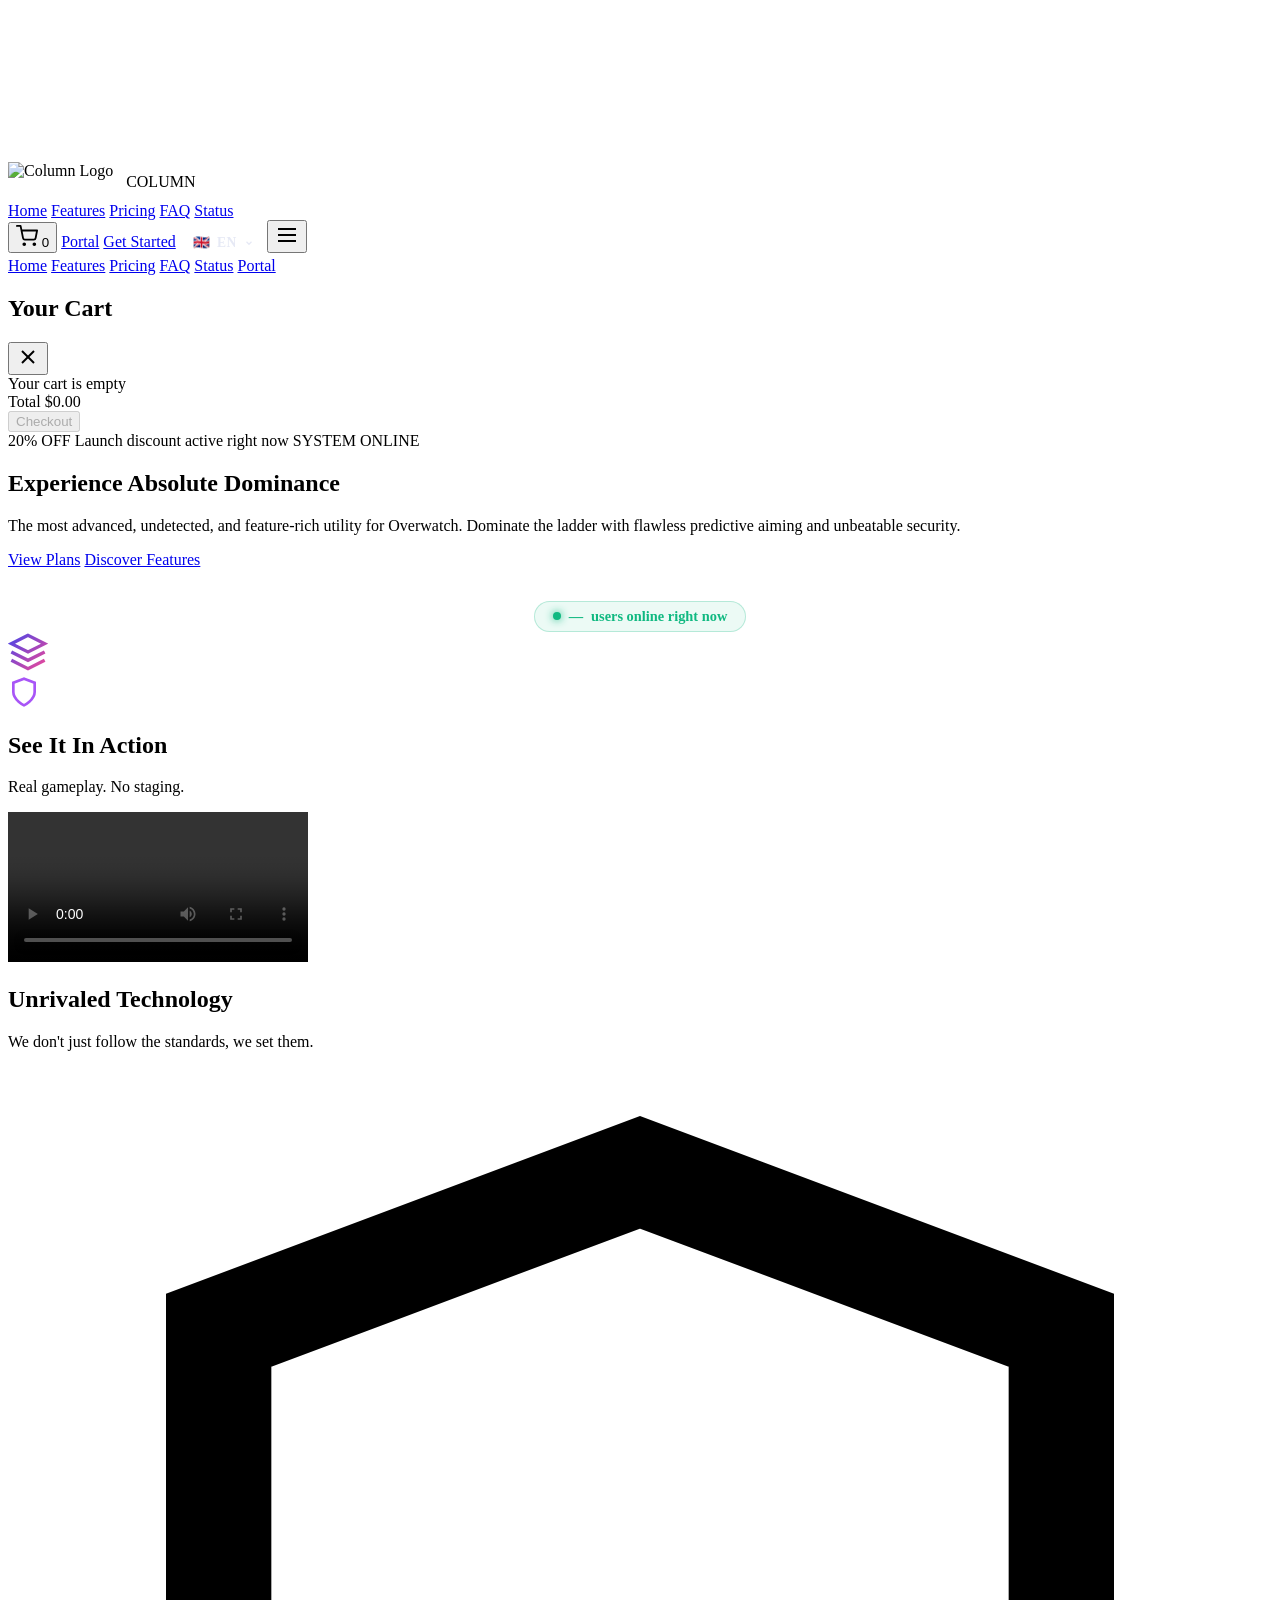
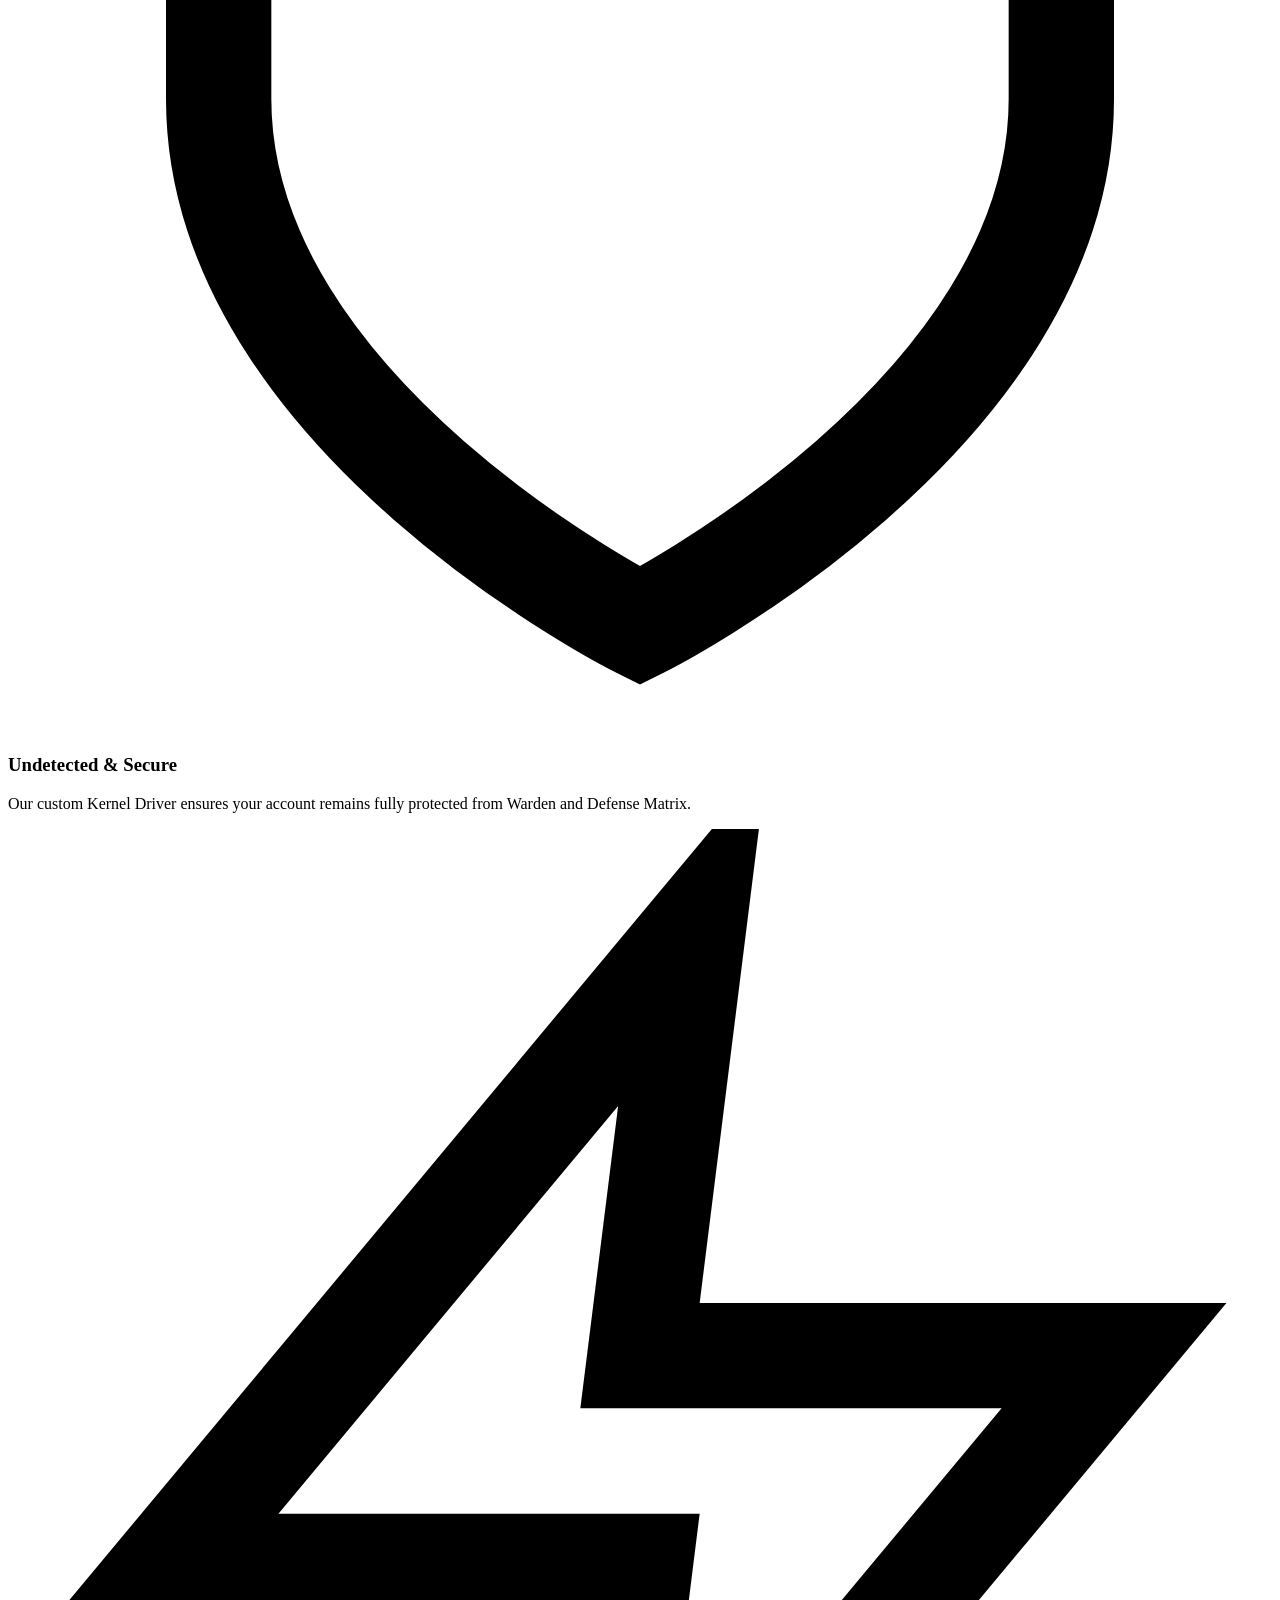
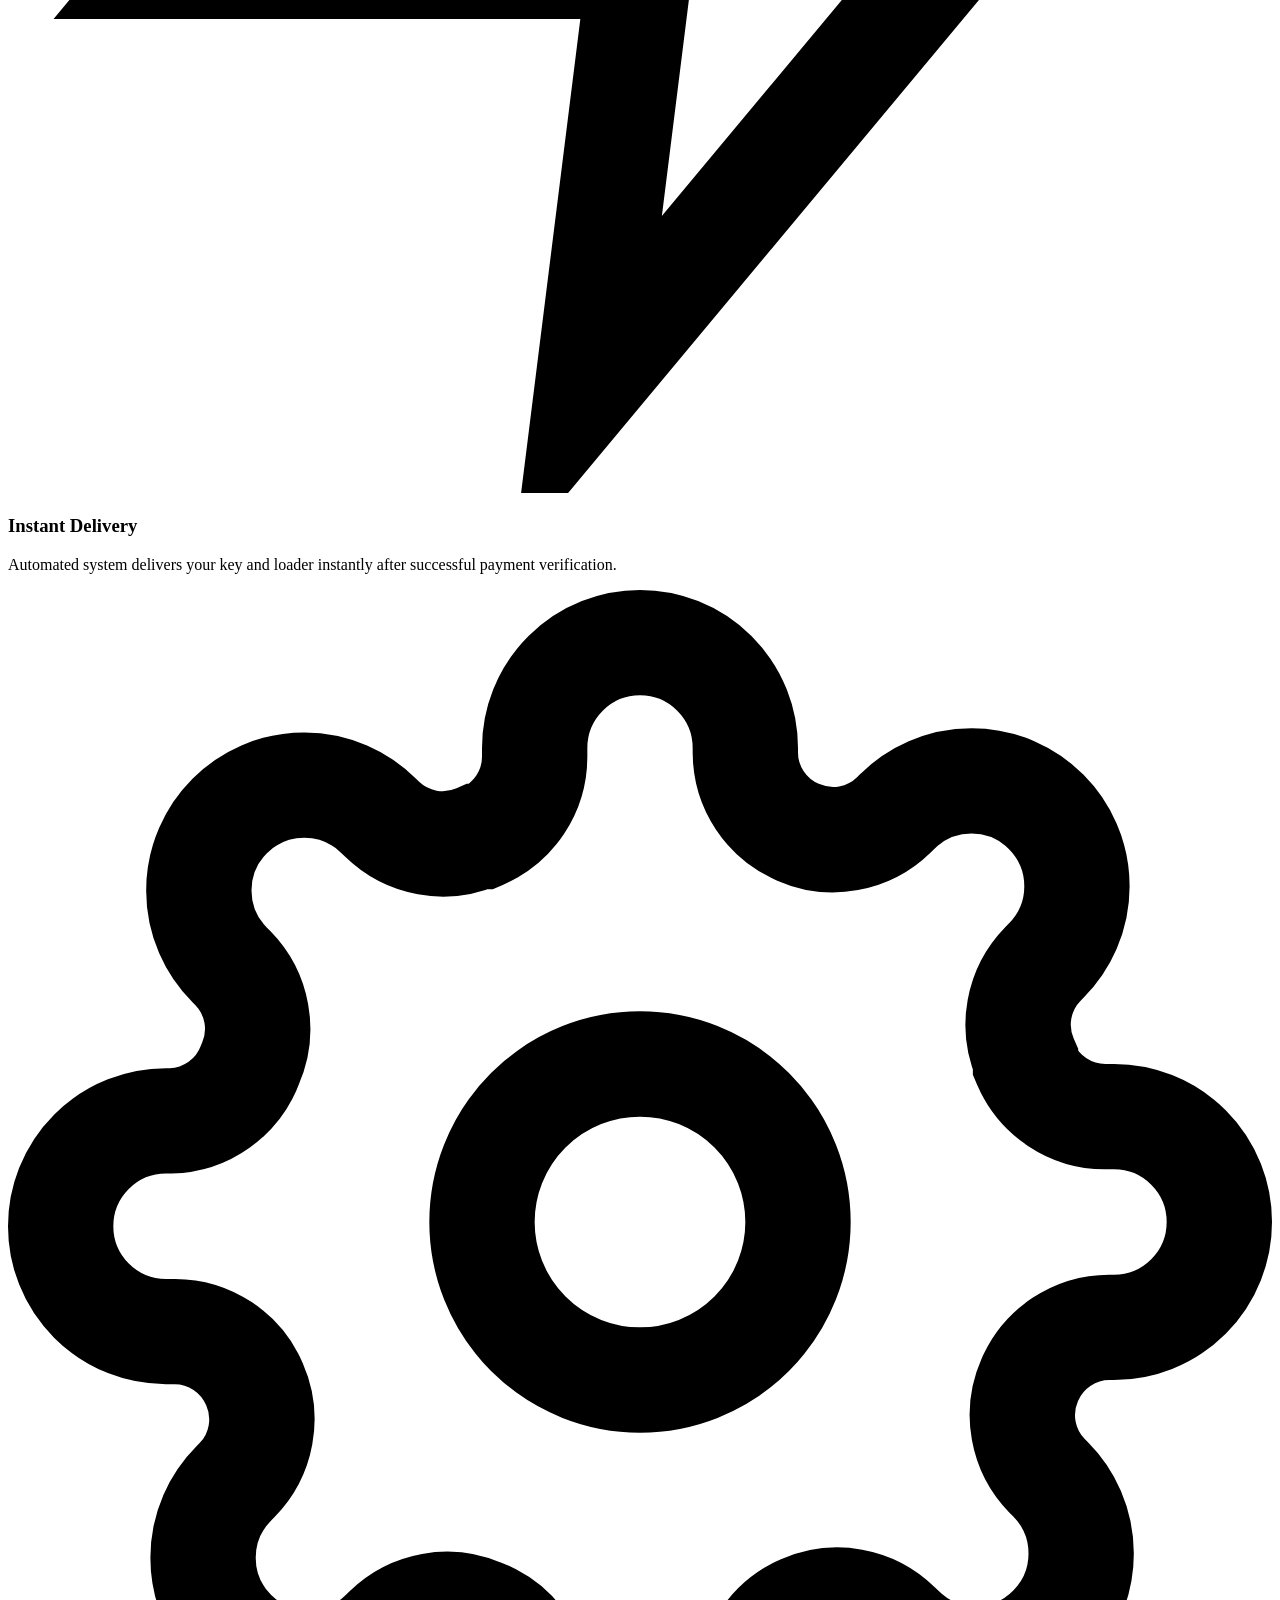
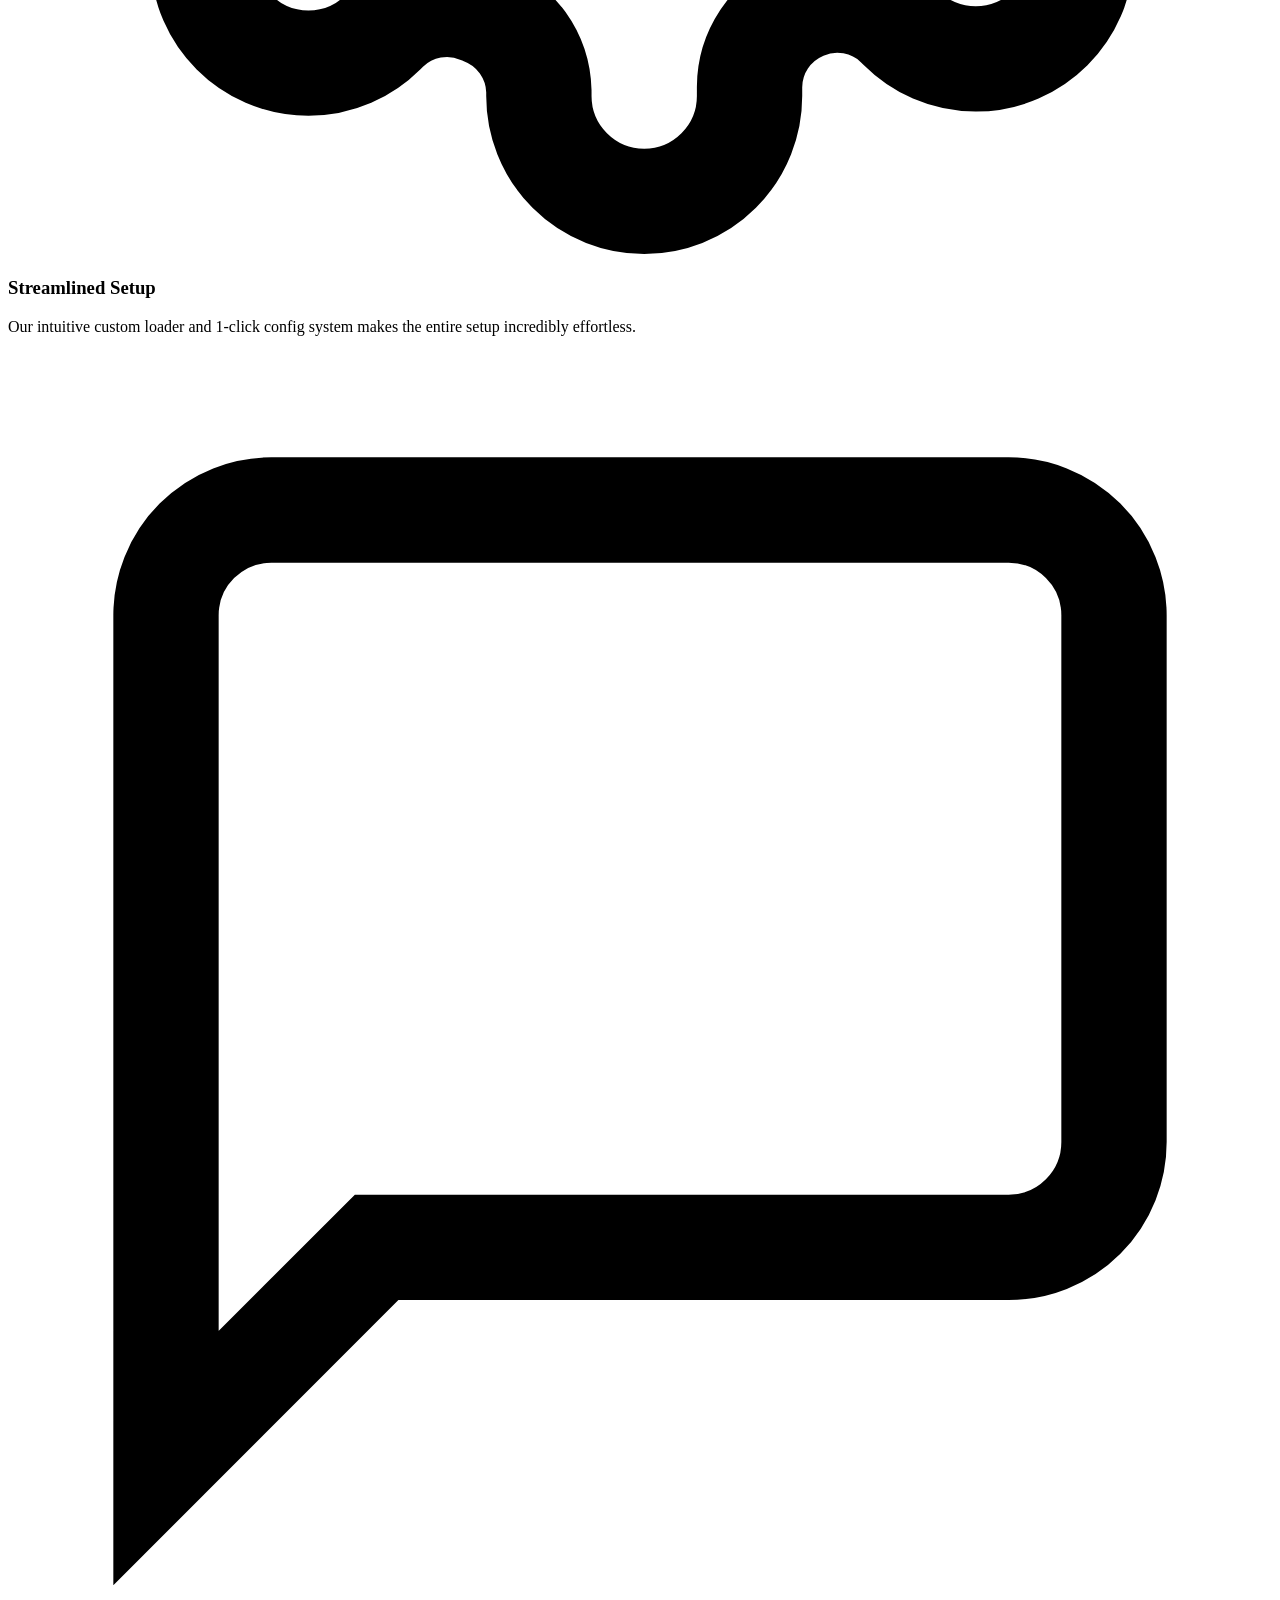
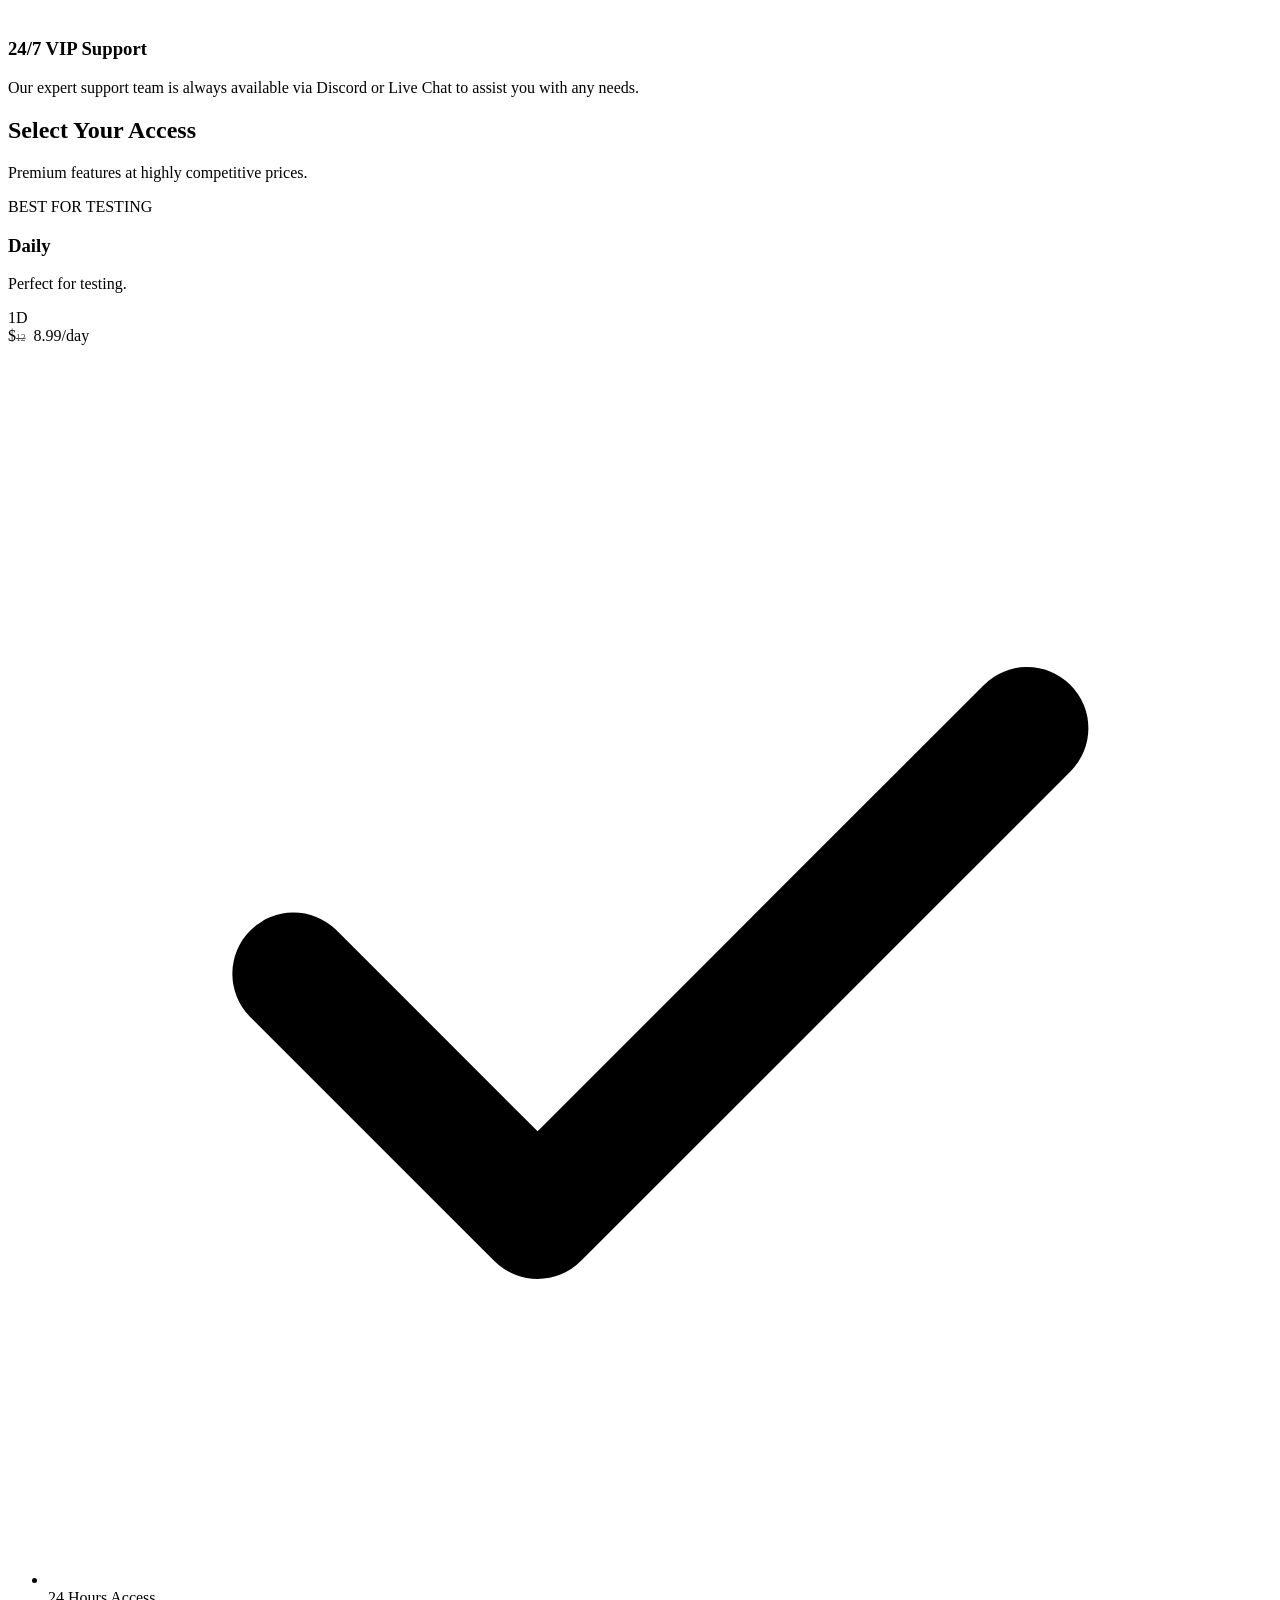
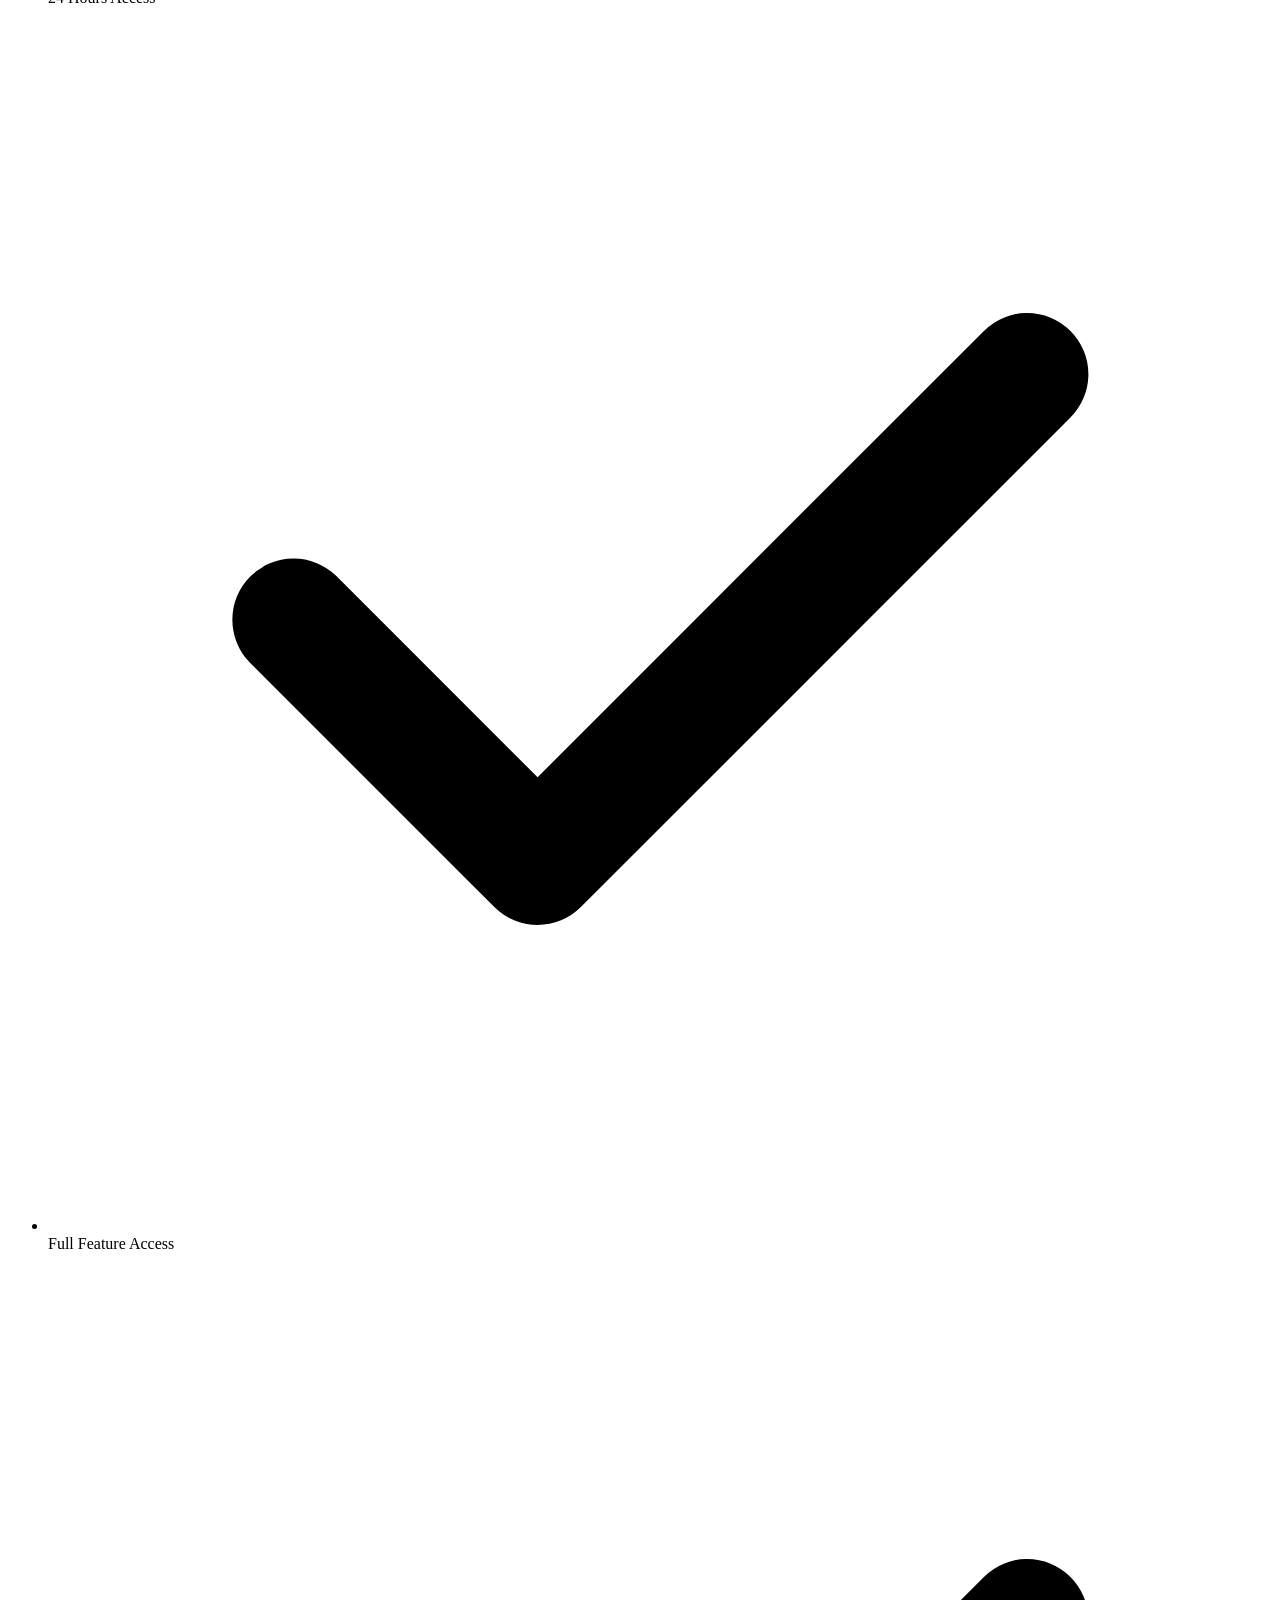
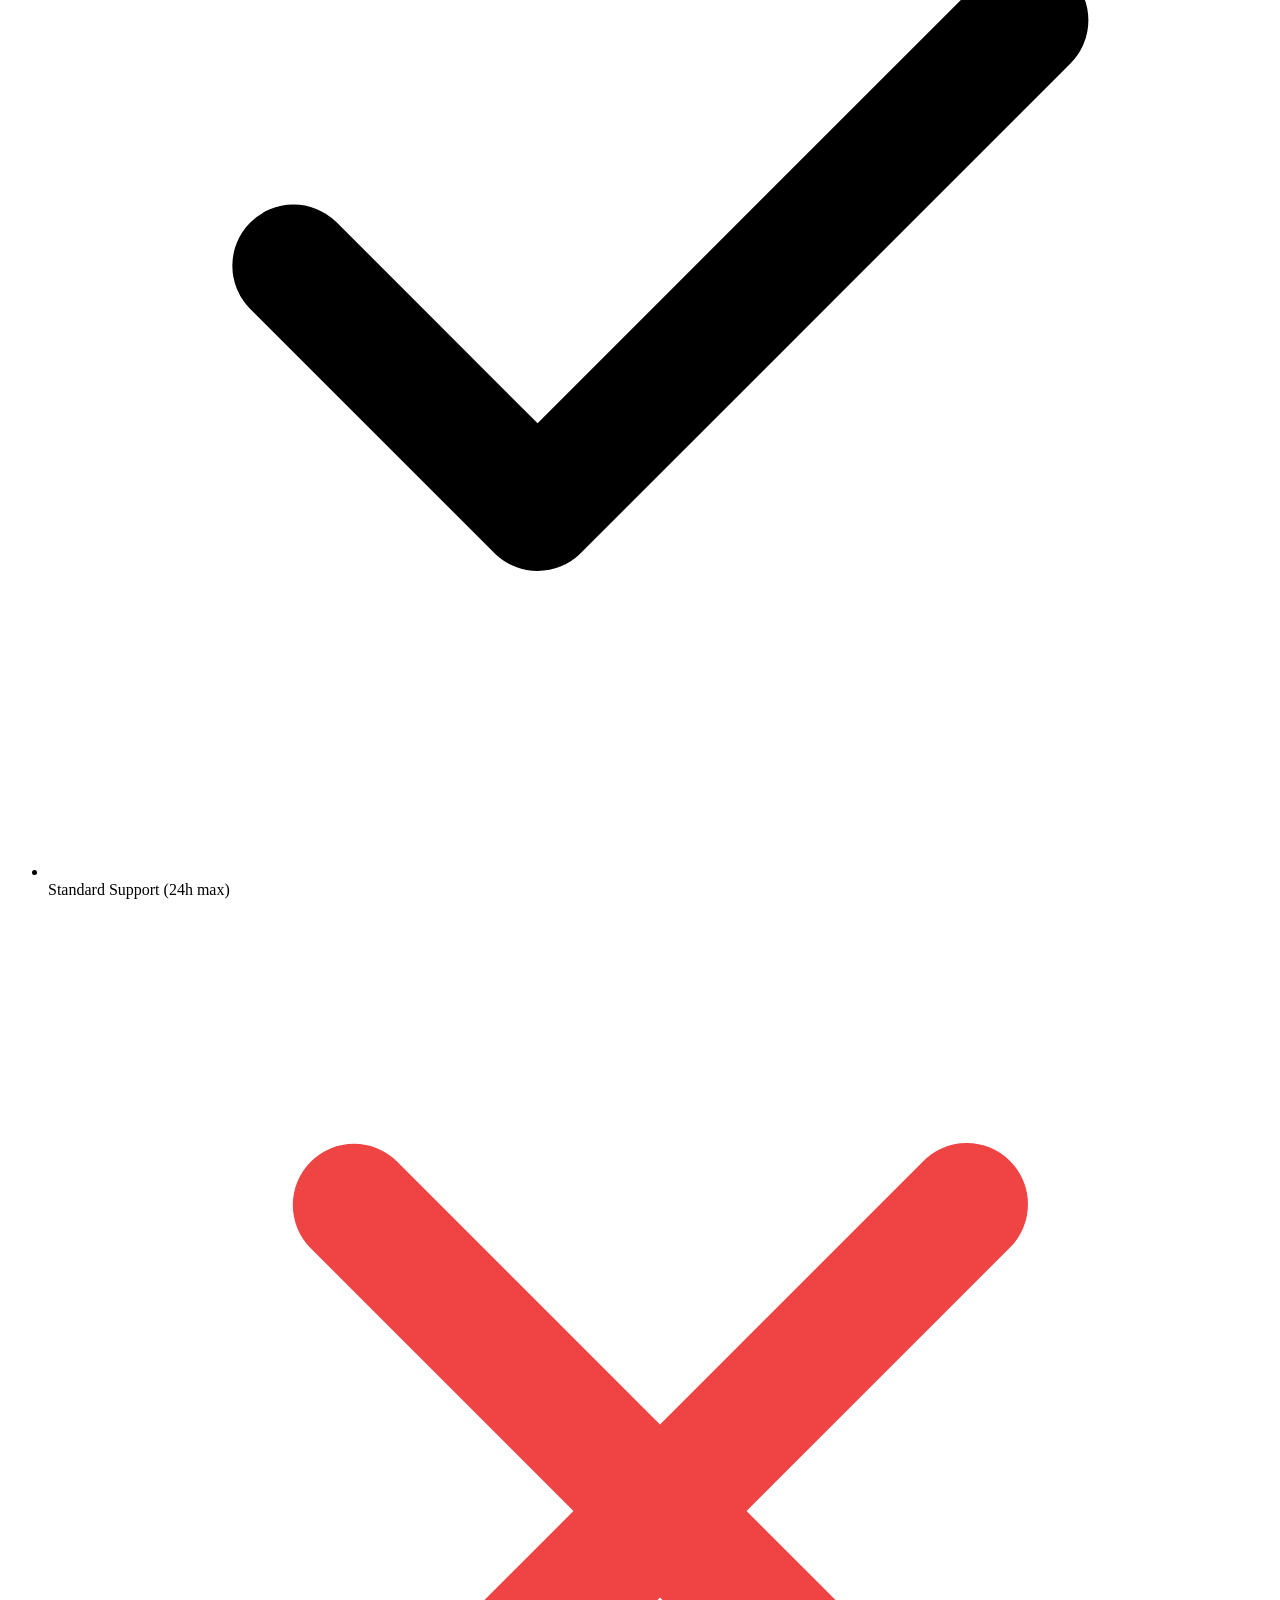
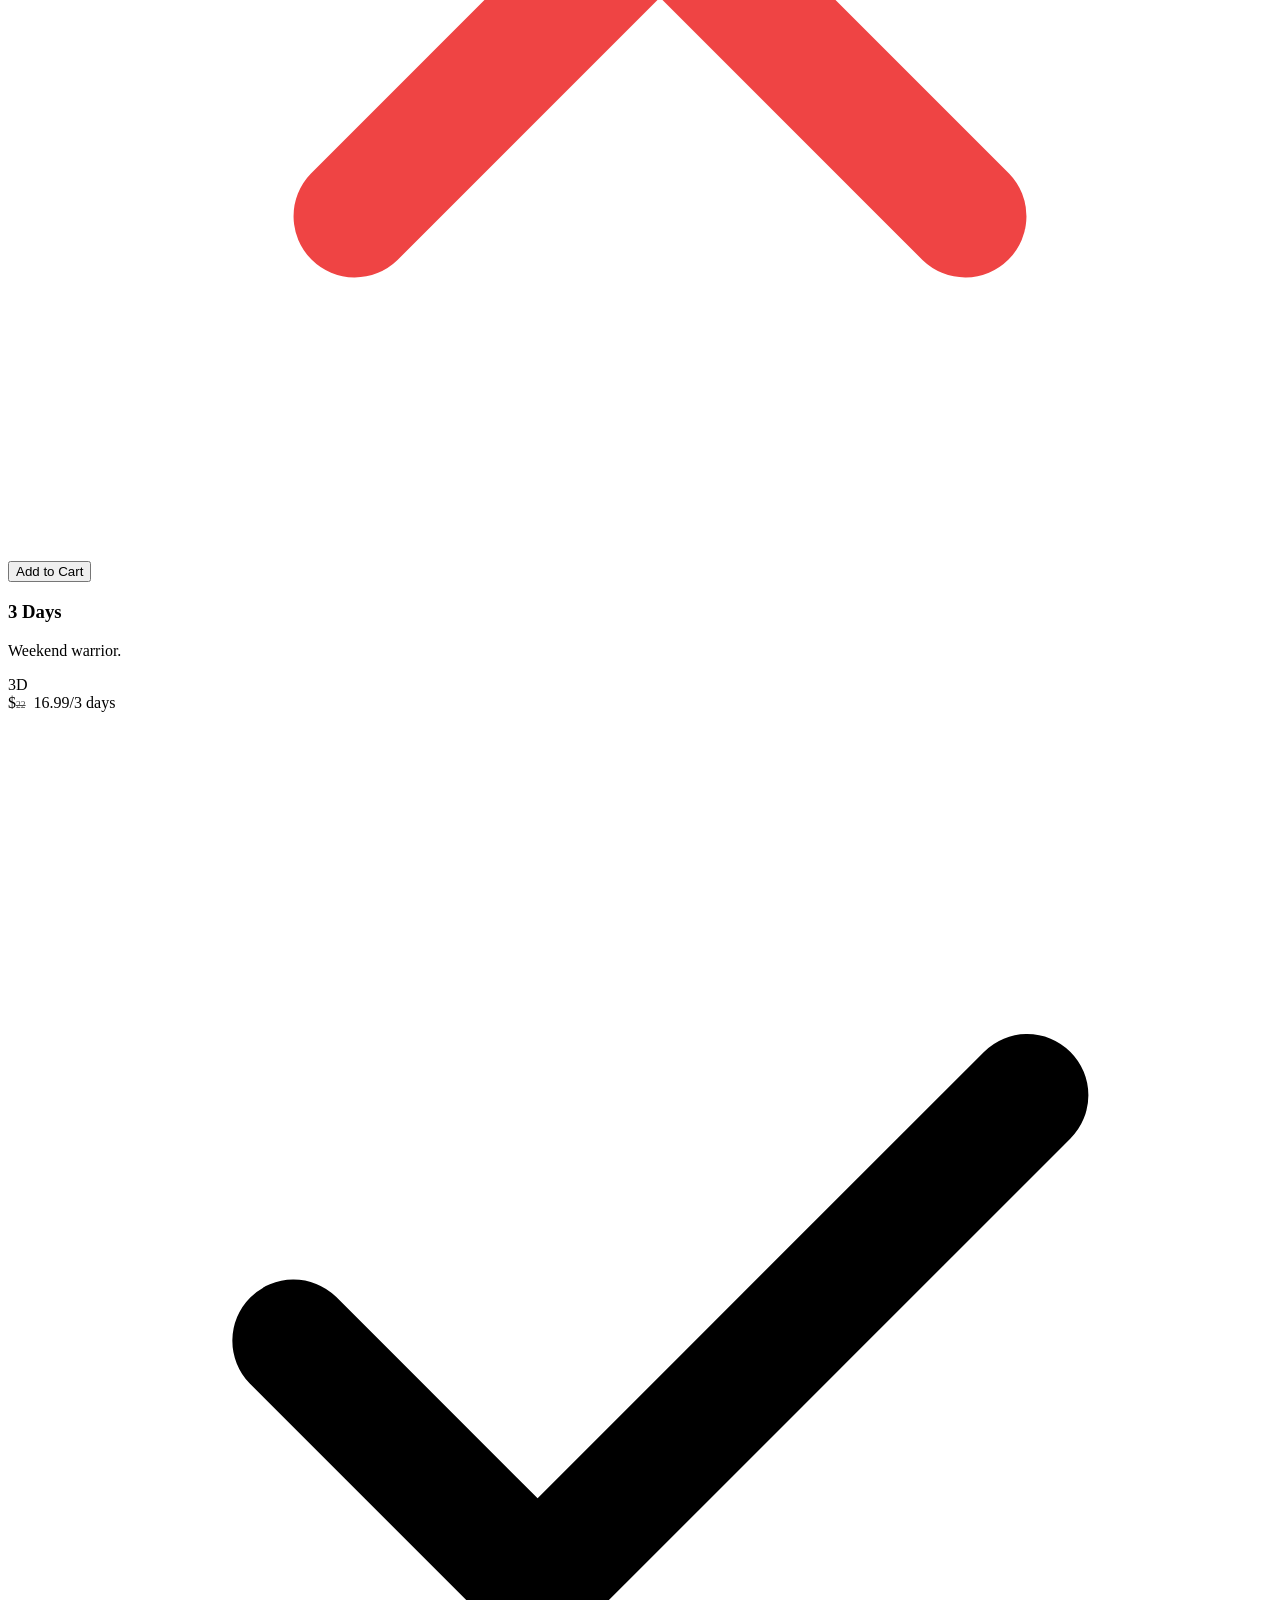
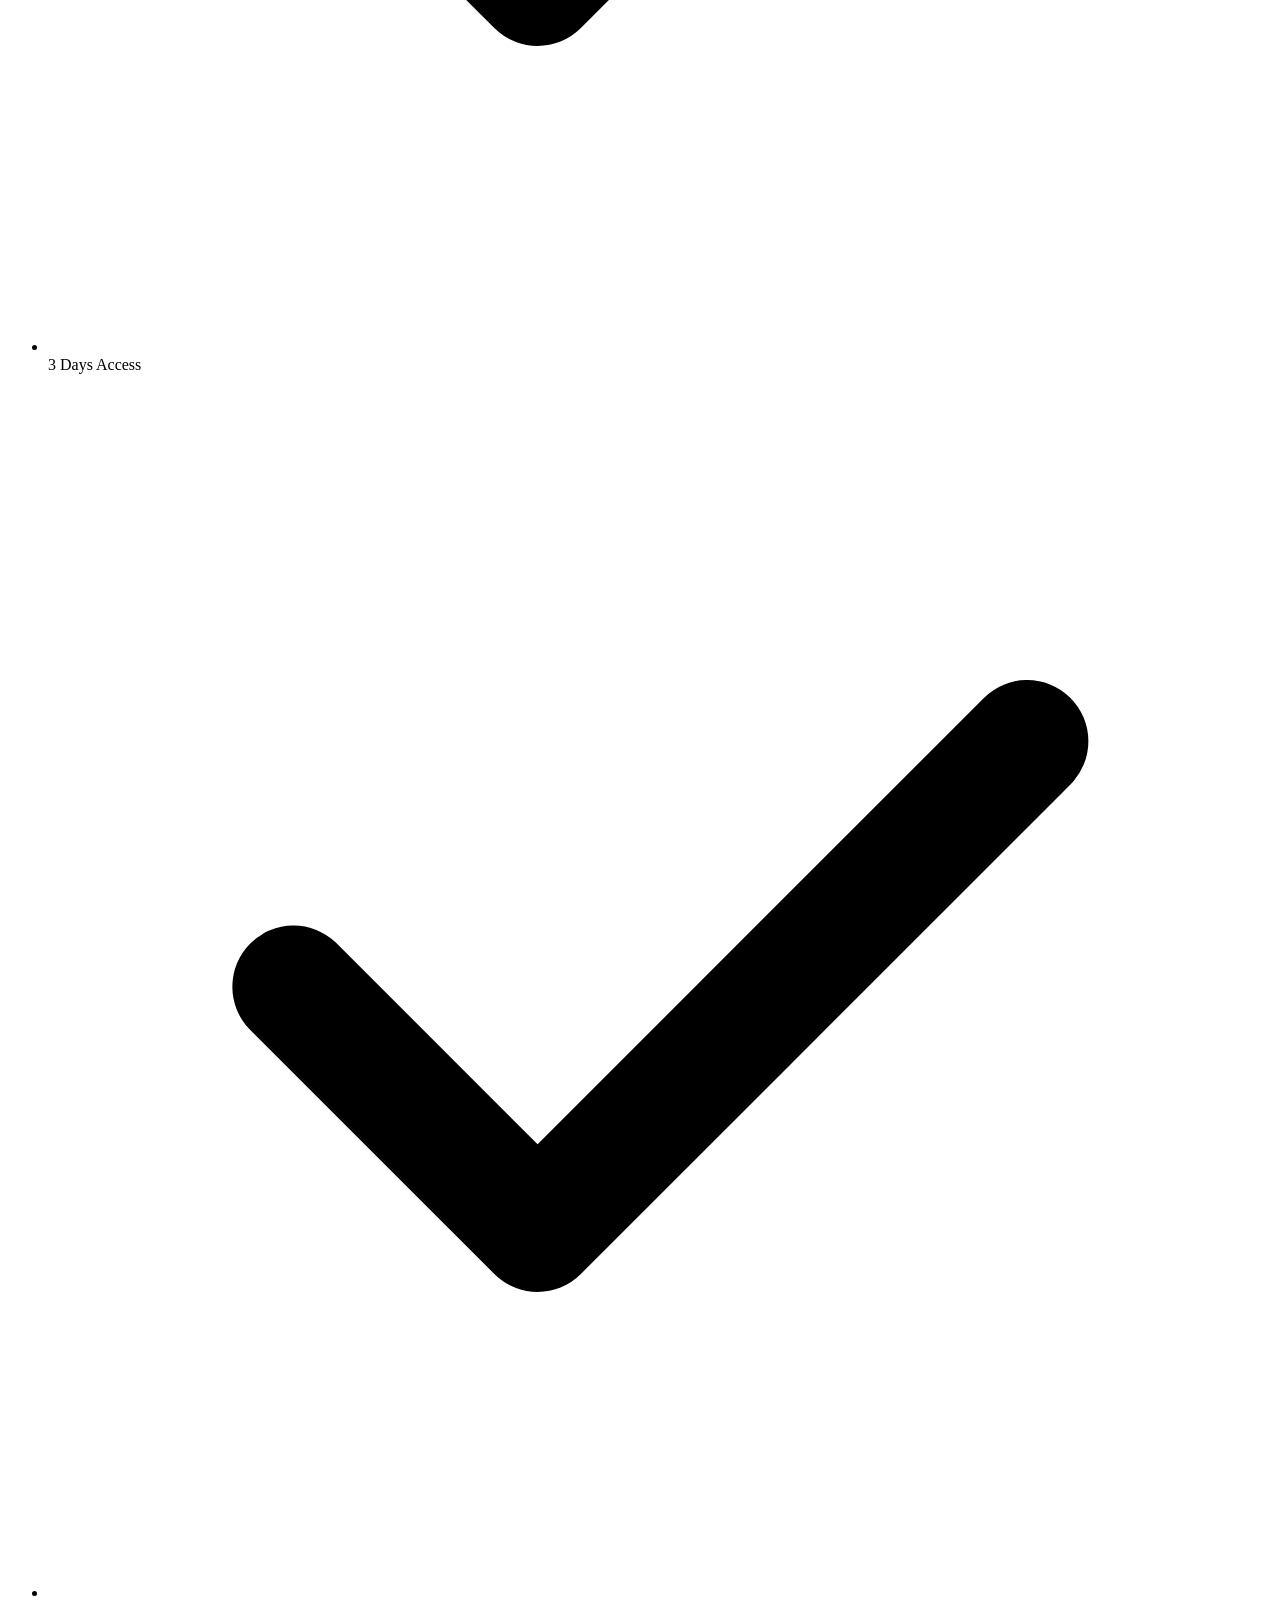
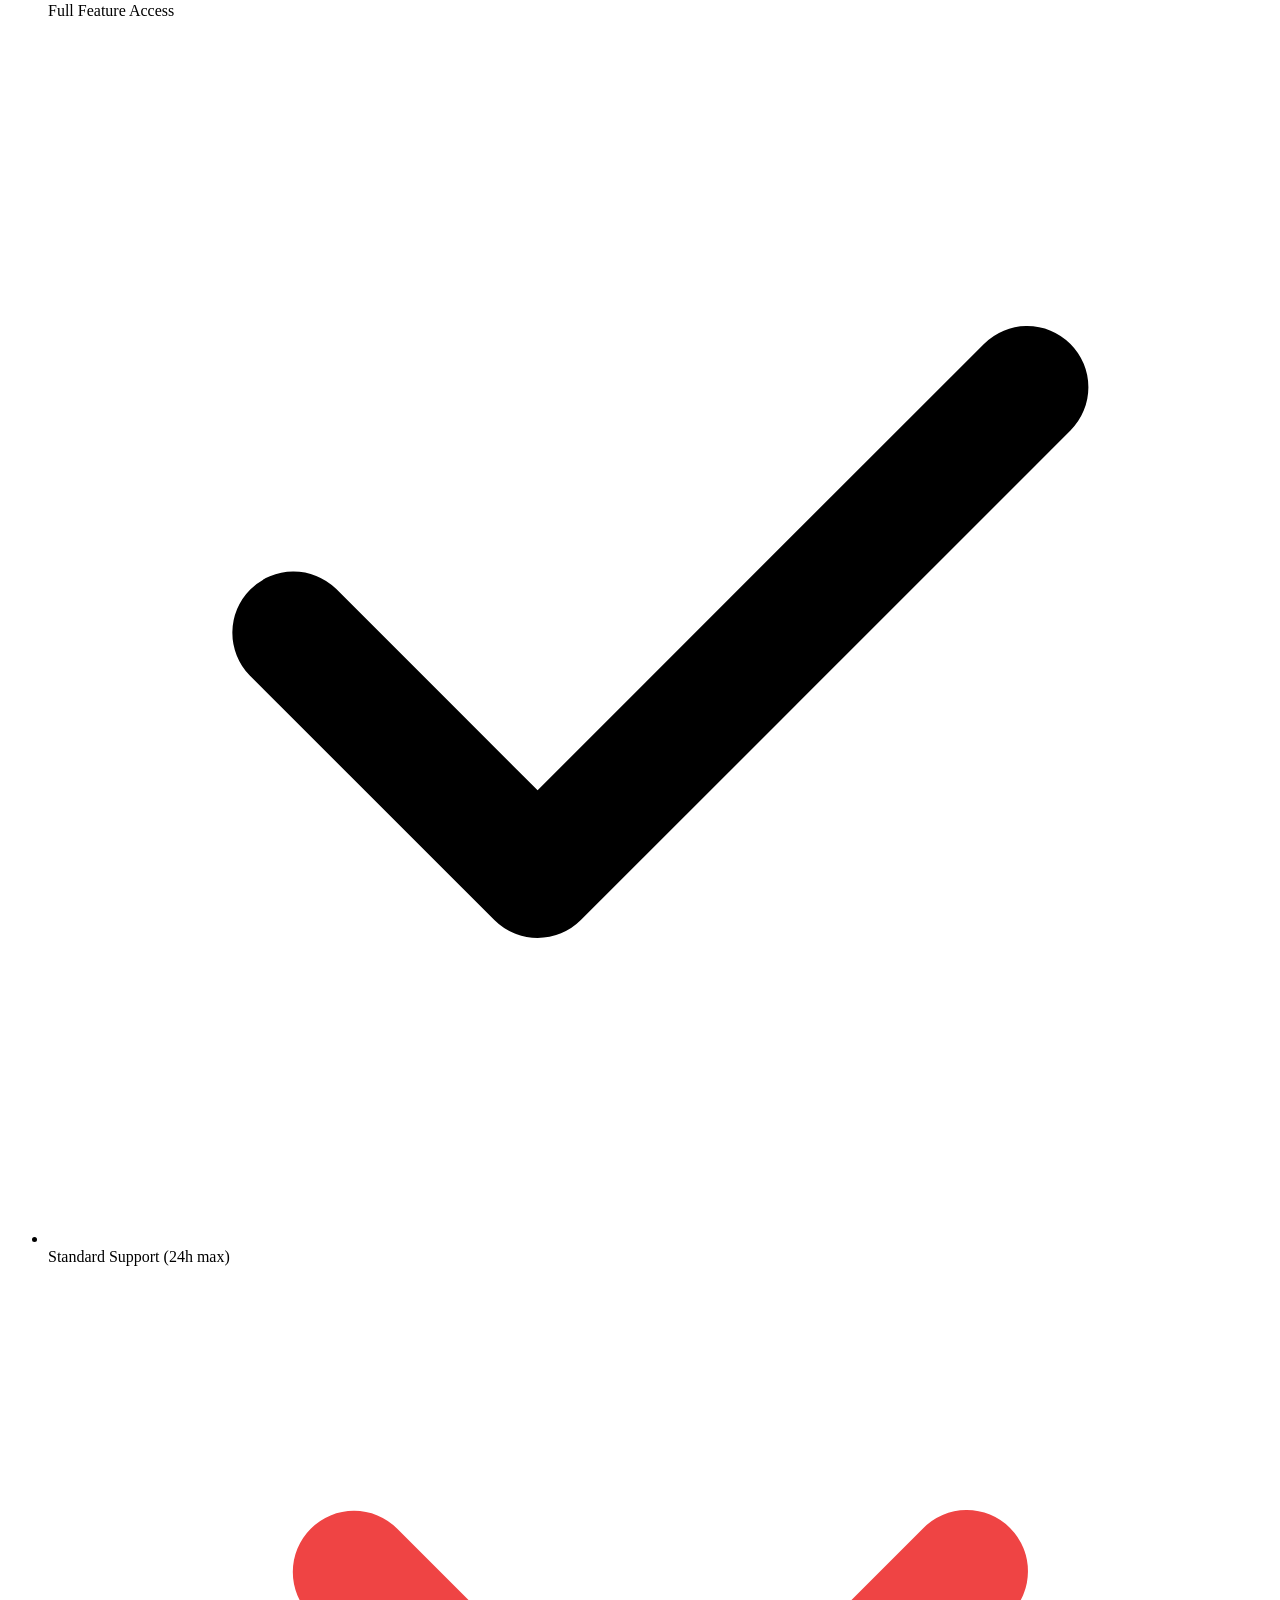
==== index.html @ 2b18b8cd "Drop Crisp chat, point support and purchases at Discord - Removes the Crisp widget script from index" ====
<!DOCTYPE html>
<html lang="en">
<head>
    <meta charset="UTF-8">
    <meta name="viewport" content="width=device-width, initial-scale=1.0">
    <title>Column - Premium Provider</title>
    
    <!-- Discord / Social Media Meta Tags -->
    <meta property="og:title" content="Column | Elite Private Software">
    <meta property="og:description" content="Dominate the ladder with flawless predictive aiming and unbreakable security. 100% undetected internal.">
    <meta property="og:image" content="https://raw.githubusercontent.com/columnndev/column/main/logo.png">
    <meta property="og:url" content="https://columnndev.github.io/column/">
    <meta name="theme-color" content="#4f46e5">
    <meta name="description" content="Column - Elevate your gameplay. Get the best pricing for Daily, Weekly, and Monthly access.">
    
    <!-- Premium Fonts -->
    <link rel="preconnect" href="https://fonts.googleapis.com">
    <link rel="preconnect" href="https://fonts.gstatic.com" crossorigin>
    <link href="https://fonts.googleapis.com/css2?family=DM+Sans:ital,opsz,wght@0,9..40,300;0,9..40,400;0,9..40,500;0,9..40,600;0,9..40,700;0,9..40,800&family=Inter:wght@300;400;500;600;700&display=swap" rel="stylesheet">
    
    <link href="https://unpkg.com/aos@2.3.1/dist/aos.css" rel="stylesheet">
    <link rel="stylesheet" href="style.css?v=6">
    <script src="security.js"></script>
</head>
<body>
    <!-- Secure Pre-loader -->
    <div id="secure-preloader" style="position: fixed; top: 0; left: 0; width: 100%; height: 100%; background: #050508; z-index: 999999; display: flex; flex-direction: column; justify-content: center; align-items: center; font-family: 'Inter', sans-serif; color: white; transition: opacity 0.5s ease;">
        <svg width="60" height="60" viewBox="0 0 24 24" fill="none" stroke="#4f46e5" stroke-width="2" stroke-linecap="round" stroke-linejoin="round" style="animation: pulse 1.5s infinite;">
            <rect x="3" y="11" width="18" height="11" rx="2" ry="2"></rect>
            <path d="M7 11V7a5 5 0 0 1 10 0v4"></path>
        </svg>
        <h2 style="margin-top: 1.5rem; font-size: 1.5rem; font-weight: 600;">Column Security</h2>
        <p style="color: #8892b0; margin-top: 0.5rem; font-size: 0.9rem;">Verifying secure connection to host...</p>
        <div style="margin-top: 2rem; width: 200px; height: 4px; background: rgba(255,255,255,0.1); border-radius: 4px; overflow: hidden;">
            <div id="preloader-bar" style="width: 0%; height: 100%; background: #4f46e5; transition: width 2.5s cubic-bezier(0.4, 0, 0.2, 1);"></div>
        </div>
    </div>
    <script>
        document.addEventListener('DOMContentLoaded', () => {
            setTimeout(() => { document.getElementById('preloader-bar').style.width = '100%'; }, 100);
            setTimeout(() => {
                const preloader = document.getElementById('secure-preloader');
                preloader.style.opacity = '0';
                setTimeout(() => { preloader.style.display = 'none'; }, 500);
            }, 2600);
        });
    </script>
    <style>@keyframes pulse { 0% { transform: scale(1); opacity: 1; } 50% { transform: scale(1.1); opacity: 0.7; } 100% { transform: scale(1); opacity: 1; } }</style>

    <div class="ambient-background">
        <canvas id="rain-canvas"></canvas>
        <div class="glow-orb orb-1"></div>
        <div class="glow-orb orb-2"></div>
        <div class="glow-orb orb-3"></div>
    </div>
    
    <!-- Navbar -->
    <header class="navbar">
        <div class="nav-container">
            <div class="logo-wrapper" style="display: flex; align-items: center; gap: 0.8rem;">
                <img src="logo.png" alt="Column Logo" class="logo-img" style="height: 40px; width: auto; object-fit: contain; mix-blend-mode: screen;">
                <span class="logo">COLUMN</span>
            </div>
            <nav class="nav-links">
                <a href="index.html#home">Home</a>
                <a href="index.html#features">Features</a>
                <a href="index.html#pricing">Pricing</a>
                <a href="index.html#faq">FAQ</a>
                <a href="status.html">Status</a>
            </nav>
            <div class="nav-actions">
                <button id="cart-toggle" class="btn-icon" aria-label="Cart">
                    <svg viewBox="0 0 24 24" width="22" height="22" stroke="currentColor" stroke-width="2" fill="none" stroke-linecap="round" stroke-linejoin="round"><circle cx="9" cy="21" r="1"></circle><circle cx="20" cy="21" r="1"></circle><path d="M1 1h4l2.68 13.39a2 2 0 0 0 2 1.61h9.72a2 2 0 0 0 2-1.61L23 6H6"></path></svg>
                    <span id="cart-badge" class="badge-count">0</span>
                </button>
                <a href="login.html" class="btn-secondary desktop-only">Portal</a>
                <a href="#pricing" class="btn-primary desktop-only">Get Started</a>
                <button id="mobile-menu-toggle" class="btn-icon mobile-only" aria-label="Menu">
                    <svg viewBox="0 0 24 24" width="24" height="24" stroke="currentColor" stroke-width="2" fill="none"><line x1="3" y1="12" x2="21" y2="12"></line><line x1="3" y1="6" x2="21" y2="6"></line><line x1="3" y1="18" x2="21" y2="18"></line></svg>
                </button>
            </div>
        </div>
    </header>

    <!-- Mobile Menu -->
    <div id="mobile-menu" class="mobile-menu">
        <a href="#home" class="mobile-link">Home</a>
        <a href="#features" class="mobile-link">Features</a>
        <a href="#pricing" class="mobile-link">Pricing</a>
        <a href="#faq" class="mobile-link">FAQ</a>
        <a href="status.html" class="mobile-link">Status</a>
        <a href="login.html" class="mobile-link">Portal</a>
    </div>

    <!-- Cart Sidebar -->
    <div id="cart-sidebar" class="cart-sidebar">
        <div class="cart-header">
            <h2>Your Cart</h2>
            <button id="close-cart" class="btn-icon" aria-label="Close Cart">
                <svg viewBox="0 0 24 24" width="24" height="24" stroke="currentColor" stroke-width="2" fill="none"><line x1="18" y1="6" x2="6" y2="18"></line><line x1="6" y1="6" x2="18" y2="18"></line></svg>
            </button>
        </div>
        <div id="cart-items" class="cart-items">
            <div class="empty-cart-msg">Your cart is empty</div>
        </div>
        <div class="cart-footer">
            <div class="cart-total">
                <span>Total</span>
                <span id="cart-total-price">$0.00</span>
            </div>
            <button id="checkout-btn" class="btn-primary btn-block btn-checkout" disabled>Checkout</button>
        </div>
    </div>
    <div id="cart-overlay" class="cart-overlay"></div>

    <!-- Toast Notifications -->
    <div id="toast-container" class="toast-container"></div>

    <main>
        <!-- Hero Section -->
        <section id="home" class="hero">
            <div class="hero-content">
                <div class="discount-badge" data-aos="fade-up" data-aos-duration="1000">
                    <span class="discount-tag">20% OFF</span>
                    <span class="discount-text">Launch discount active right now</span>
                    <span class="discount-status">
                        <span class="pulse-dot"></span>
                        SYSTEM ONLINE
                    </span>
                </div>
                <h1 class="hero-title" data-aos="fade-up" data-aos-duration="1000">Experience <span class="text-gradient">Absolute Dominance</span></h1>
                <p class="hero-subtitle" data-aos="fade-up" data-aos-duration="1000" data-aos-delay="200">The most advanced, undetected, and feature-rich utility for Overwatch. Dominate the ladder with flawless predictive aiming and unbeatable security.</p>
                <div class="hero-cta" data-aos="fade-up" data-aos-duration="1000" data-aos-delay="400">
                    <a href="#pricing" class="btn-primary btn-large btn-glow">View Plans</a>
                    <a href="#features" class="btn-secondary btn-large">Discover Features</a>
                </div>
                <!-- Live online counter -->
                <div data-aos="fade-up" data-aos-duration="1000" data-aos-delay="600" style="margin-top: 2rem; display: flex; align-items: center; gap: 10px; justify-content: center;">
                    <span style="display:inline-flex;align-items:center;gap:8px;background:rgba(16,185,129,0.08);border:1px solid rgba(16,185,129,0.25);border-radius:999px;padding:6px 18px;font-size:0.9rem;color:#10b981;font-weight:600;">
                        <span id="hero-online-dot" style="width:8px;height:8px;border-radius:50%;background:#10b981;box-shadow:0 0 8px #10b981;display:inline-block;animation:pulse-dot 2s infinite;"></span>
                        <span id="hero-online-count">—</span> users online right now
                    </span>
                </div>
                <script>
                (function() {
                    const OWNER_ID = "msmJ8x5So5";
                    const APP_NAME = "column ow";
                    const API_URL = "https://keyauth.win/api/1.2/";
                    async function loadOnline() {
                        try {
                            const r1 = await fetch(`${API_URL}?type=init&ver=1.0&name=${encodeURIComponent(APP_NAME)}&ownerid=${OWNER_ID}`);
                            const d1 = await r1.json();
                            if (!d1.success) return;
                            const r2 = await fetch(`${API_URL}?type=fetchOnline&sessionid=${d1.sessionid}&name=${encodeURIComponent(APP_NAME)}&ownerid=${OWNER_ID}`);
                            const d2 = await r2.json();
                            const el = document.getElementById('hero-online-count');
                            if (el && d2.success) {
                                if (Array.isArray(d2.users)) {
                                    el.textContent = d2.users.length;
                                } else if (d2.count !== undefined) {
                                    el.textContent = d2.count;
                                }
                            }
                        } catch(e) {}
                    }
                    loadOnline();
                    setInterval(loadOnline, 60000);
                })();
                </script>
                <style>@keyframes pulse-dot{0%,100%{box-shadow:0 0 4px #10b981;}50%{box-shadow:0 0 12px #10b981;}}</style>
            </div>
            <div class="hero-graphic">
                <div class="floating-element el-1">
                    <svg width="40" height="40" viewBox="0 0 24 24" fill="none" stroke="url(#grad1)" stroke-width="2"><path d="M12 2L2 7l10 5 10-5-10-5zM2 17l10 5 10-5M2 12l10 5 10-5"/></svg>
                </div>
                <div class="floating-element el-2">
                    <svg width="32" height="32" viewBox="0 0 24 24" fill="none" stroke="#a855f7" stroke-width="2"><path d="M12 22s8-4 8-10V5l-8-3-8 3v7c0 6 8 10 8 10z"/></svg>
                </div>
            </div>
        </section>

        <!-- Video Preview Section -->
        <section class="video-preview-section" data-aos="fade-up" data-aos-duration="1000">
            <div class="section-header">
                <h2 class="section-title">See It In <span class="text-gradient">Action</span></h2>
                <p class="section-subtitle">Real gameplay. No staging.</p>
            </div>
            <div class="video-wrapper">
                <video controls preload="auto">
                    <source src="https://pub-5d3158f22154498e81276fdec0101f77.r2.dev/OW%20Edit%201%20Final%20v2%20(11%20crf).mp4" type="video/mp4">
                </video>
            </div>
        </section>

        <!-- Features Section -->
        <section id="features" class="features-section">
            <div class="section-header">
                <h2 class="section-title">Unrivaled <span class="text-gradient">Technology</span></h2>
                <p class="section-subtitle">We don't just follow the standards, we set them.</p>
            </div>
            
            <div class="features-grid">
                <div class="feature-card glass-panel" data-aos="fade-up" data-aos-delay="100">
                    <div class="feature-icon-wrapper">
                        <svg viewBox="0 0 24 24" class="feature-icon"><path d="M12 22s8-4 8-10V5l-8-3-8 3v7c0 6 8 10 8 10z" fill="none" stroke="currentColor" stroke-width="2"/></svg>
                    </div>
                    <h3>Undetected & Secure</h3>
                    <p>Our custom Kernel Driver ensures your account remains fully protected from Warden and Defense Matrix.</p>
                </div>
                <div class="feature-card glass-panel" data-aos="fade-up" data-aos-delay="200">
                    <div class="feature-icon-wrapper">
                        <svg viewBox="0 0 24 24" class="feature-icon"><path d="M13 2L3 14h9l-1 8 10-12h-9l1-8z" fill="none" stroke="currentColor" stroke-width="2"/></svg>
                    </div>
                    <h3>Instant Delivery</h3>
                    <p>Automated system delivers your key and loader instantly after successful payment verification.</p>
                </div>
                <div class="feature-card glass-panel" data-aos="fade-up" data-aos-delay="300">
                    <div class="feature-icon-wrapper">
                        <svg viewBox="0 0 24 24" class="feature-icon"><circle cx="12" cy="12" r="3" fill="none" stroke="currentColor" stroke-width="2"/><path d="M19.4 15a1.65 1.65 0 0 0 .33 1.82l.06.06a2 2 0 0 1 0 2.83 2 2 0 0 1-2.83 0l-.06-.06a1.65 1.65 0 0 0-1.82-.33 1.65 1.65 0 0 0-1 1.51V21a2 2 0 0 1-2 2 2 2 0 0 1-2-2v-.09A1.65 1.65 0 0 0 9 19.4a1.65 1.65 0 0 0-1.82.33l-.06.06a2 2 0 0 1-2.83 0 2 2 0 0 1 0-2.83l.06-.06a1.65 1.65 0 0 0 .33-1.82 1.65 1.65 0 0 0-1.51-1H3a2 2 0 0 1-2-2 2 2 0 0 1 2-2h.09A1.65 1.65 0 0 0 4.6 9a1.65 1.65 0 0 0-.33-1.82l-.06-.06a2 2 0 0 1 0-2.83 2 2 0 0 1 2.83 0l.06.06a1.65 1.65 0 0 0 1.82.33H9a1.65 1.65 0 0 0 1-1.51V3a2 2 0 0 1 2-2 2 2 0 0 1 2 2v.09a1.65 1.65 0 0 0 1 1.51 1.65 1.65 0 0 0 1.82-.33l.06-.06a2 2 0 0 1 2.83 0 2 2 0 0 1 0 2.83l-.06.06a1.65 1.65 0 0 0-.33 1.82V9a1.65 1.65 0 0 0 1.51 1H21a2 2 0 0 1 2 2 2 2 0 0 1-2 2h-.09a1.65 1.65 0 0 0-1.51 1z" fill="none" stroke="currentColor" stroke-width="2"/></svg>
                    </div>
                    <h3>Streamlined Setup</h3>
                    <p>Our intuitive custom loader and 1-click config system makes the entire setup incredibly effortless.</p>
                </div>
                <div class="feature-card glass-panel" data-aos="fade-up" data-aos-delay="400">
                    <div class="feature-icon-wrapper">
                        <svg viewBox="0 0 24 24" class="feature-icon"><path d="M21 15a2 2 0 0 1-2 2H7l-4 4V5a2 2 0 0 1 2-2h14a2 2 0 0 1 2 2z" fill="none" stroke="currentColor" stroke-width="2"/></svg>
                    </div>
                    <h3>24/7 VIP Support</h3>
                    <p>Our expert support team is always available via Discord or Live Chat to assist you with any needs.</p>
                </div>
            </div>
        </section>

        <!-- Pricing Section -->
        <section id="pricing" class="pricing-section">
            <div class="section-header">
                <h2 class="section-title">Select Your <span class="text-gradient">Access</span></h2>
                <p class="section-subtitle">Premium features at highly competitive prices.</p>
            </div>
            
            <div class="pricing-container">
                <!-- Daily Plan -->
                <div class="pricing-card trial glass-panel" id="card-daily" data-aos="fade-up" data-aos-delay="100">
                    <div class="trial-tag">BEST FOR TESTING</div>
                    <div class="card-glow"></div>
                    <div class="card-content">
                        <div class="plan-header">
                            <div>
                                <h3 class="plan-name">Daily</h3>
                                <p class="plan-desc">Perfect for testing.</p>
                            </div>
                            <div class="plan-icon-badge">1D</div>
                        </div>
                        <div class="plan-price">
                            <span class="currency">$</span><span class="amount"><s style="font-size: 0.6em; opacity: 0.7; margin-right: 8px;">12</s>8.99</span><span class="period">/day</span>
                        </div>
                        <div class="divider"></div>
                        <ul class="plan-features">
                            <li><svg viewBox="0 0 20 20"><path d="M16.707 5.293a1 1 0 010 1.414l-8 8a1 1 0 01-1.414 0l-4-4a1 1 0 011.414-1.414L8 12.586l7.293-7.293a1 1 0 011.414 0z"/></svg> 24 Hours Access</li>
                            <li><svg viewBox="0 0 20 20"><path d="M16.707 5.293a1 1 0 010 1.414l-8 8a1 1 0 01-1.414 0l-4-4a1 1 0 011.414-1.414L8 12.586l7.293-7.293a1 1 0 011.414 0z"/></svg> Full Feature Access</li>
                            <li><svg viewBox="0 0 20 20"><path d="M16.707 5.293a1 1 0 010 1.414l-8 8a1 1 0 01-1.414 0l-4-4a1 1 0 011.414-1.414L8 12.586l7.293-7.293a1 1 0 011.414 0z"/></svg> Standard Support (24h max)</li>
                            <li style="color: rgba(255,255,255,0.4);"><svg viewBox="0 0 20 20" style="fill: #ef4444;"><path d="M4.293 4.293a1 1 0 011.414 0L10 8.586l4.293-4.293a1 1 0 111.414 1.414L11.414 10l4.293 4.293a1 1 0 01-1.414 1.414L10 11.414l-4.293 4.293a1 1 0 01-1.414-1.414L8.586 10 4.293 5.707a1 1 0 010-1.414z"/></svg> China not supported yet</li>
                        </ul>
                        <button class="btn-purchase add-to-cart" data-id="daily" data-name="Daily Plan" data-price="8.99">Add to Cart</button>
                    </div>
                </div>

                <!-- 3-Day Plan -->
                <div class="pricing-card glass-panel" id="card-3day" data-aos="fade-up" data-aos-delay="150">
                    <div class="card-glow"></div>
                    <div class="card-content">
                        <div class="plan-header">
                            <div>
                                <h3 class="plan-name">3 Days</h3>
                                <p class="plan-desc">Weekend warrior.</p>
                            </div>
                            <div class="plan-icon-badge">3D</div>
                        </div>
                        <div class="plan-price">
                            <span class="currency">$</span><span class="amount"><s style="font-size: 0.6em; opacity: 0.7; margin-right: 8px;">22</s>16.99</span><span class="period">/3 days</span>
                        </div>
                        <div class="divider"></div>
                        <ul class="plan-features">
                            <li><svg viewBox="0 0 20 20"><path d="M16.707 5.293a1 1 0 010 1.414l-8 8a1 1 0 01-1.414 0l-4-4a1 1 0 011.414-1.414L8 12.586l7.293-7.293a1 1 0 011.414 0z"/></svg> 3 Days Access</li>
                            <li><svg viewBox="0 0 20 20"><path d="M16.707 5.293a1 1 0 010 1.414l-8 8a1 1 0 01-1.414 0l-4-4a1 1 0 011.414-1.414L8 12.586l7.293-7.293a1 1 0 011.414 0z"/></svg> Full Feature Access</li>
                            <li><svg viewBox="0 0 20 20"><path d="M16.707 5.293a1 1 0 010 1.414l-8 8a1 1 0 01-1.414 0l-4-4a1 1 0 011.414-1.414L8 12.586l7.293-7.293a1 1 0 011.414 0z"/></svg> Standard Support (24h max)</li>
                            <li style="color: rgba(255,255,255,0.4);"><svg viewBox="0 0 20 20" style="fill: #ef4444;"><path d="M4.293 4.293a1 1 0 011.414 0L10 8.586l4.293-4.293a1 1 0 111.414 1.414L11.414 10l4.293 4.293a1 1 0 01-1.414 1.414L10 11.414l-4.293 4.293a1 1 0 01-1.414-1.414L8.586 10 4.293 5.707a1 1 0 010-1.414z"/></svg> China not supported yet</li>
                        </ul>
                        <button class="btn-purchase add-to-cart" data-id="3day" data-name="3 Days Plan" data-price="16.99">Add to Cart</button>
                    </div>
                </div>

                <!-- Weekly Plan -->
                <div class="pricing-card glass-panel" id="card-weekly" data-aos="fade-up" data-aos-delay="200">
                    <div class="card-glow"></div>
                    <div class="card-content">
                        <div class="plan-header">
                            <div>
                                <h3 class="plan-name">Weekly</h3>
                                <p class="plan-desc">Great balance.</p>
                            </div>
                            <div class="plan-icon-badge">7D</div>
                        </div>
                        <div class="plan-price">
                            <span class="currency">$</span><span class="amount"><s style="font-size: 0.6em; opacity: 0.7; margin-right: 8px;">28</s>21.99</span><span class="period">/week</span>
                        </div>
                        <div class="divider"></div>
                        <ul class="plan-features">
                            <li><svg viewBox="0 0 20 20"><path d="M16.707 5.293a1 1 0 010 1.414l-8 8a1 1 0 01-1.414 0l-4-4a1 1 0 011.414-1.414L8 12.586l7.293-7.293a1 1 0 011.414 0z"/></svg> 7 Days Access</li>
                            <li><svg viewBox="0 0 20 20"><path d="M16.707 5.293a1 1 0 010 1.414l-8 8a1 1 0 01-1.414 0l-4-4a1 1 0 011.414-1.414L8 12.586l7.293-7.293a1 1 0 011.414 0z"/></svg> Full Feature Access</li>
                            <li><svg viewBox="0 0 20 20"><path d="M16.707 5.293a1 1 0 010 1.414l-8 8a1 1 0 01-1.414 0l-4-4a1 1 0 011.414-1.414L8 12.586l7.293-7.293a1 1 0 011.414 0z"/></svg> Standard Support (24h max)</li>
                            <li style="color: rgba(255,255,255,0.4);"><svg viewBox="0 0 20 20" style="fill: #ef4444;"><path d="M4.293 4.293a1 1 0 011.414 0L10 8.586l4.293-4.293a1 1 0 111.414 1.414L11.414 10l4.293 4.293a1 1 0 01-1.414 1.414L10 11.414l-4.293 4.293a1 1 0 01-1.414-1.414L8.586 10 4.293 5.707a1 1 0 010-1.414z"/></svg> China not supported yet</li>
                        </ul>
                        <button class="btn-purchase add-to-cart" data-id="weekly" data-name="Weekly Plan" data-price="21.99">Add to Cart</button>
                    </div>
                </div>

                <!-- Monthly Plan -->
                <div class="pricing-card popular glass-panel" id="card-monthly" data-aos="fade-up" data-aos-delay="300">
                    <div class="popular-tag">MOST POPULAR</div>
                    <div class="card-glow"></div>
                    <div class="card-content">
                        <div class="plan-header">
                            <div>
                                <h3 class="plan-name">Monthly</h3>
                                <p class="plan-desc">Maximum value.</p>
                            </div>
                            <div class="plan-icon-badge accent">30D</div>
                        </div>
                        <div class="plan-price">
                            <span class="currency">$</span><span class="amount"><s style="font-size: 0.6em; opacity: 0.7; margin-right: 8px;">65</s>45.99</span><span class="period">/month</span>
                        </div>
                        <div class="divider"></div>
                        <ul class="plan-features">
                            <li><svg viewBox="0 0 20 20" class="accent-svg"><path d="M16.707 5.293a1 1 0 010 1.414l-8 8a1 1 0 01-1.414 0l-4-4a1 1 0 011.414-1.414L8 12.586l7.293-7.293a1 1 0 011.414 0z"/></svg> 30 Days Access</li>
                            <li><svg viewBox="0 0 20 20" class="accent-svg"><path d="M16.707 5.293a1 1 0 010 1.414l-8 8a1 1 0 01-1.414 0l-4-4a1 1 0 011.414-1.414L8 12.586l7.293-7.293a1 1 0 011.414 0z"/></svg> Full Feature Access</li>
                            <li><svg viewBox="0 0 20 20" class="accent-svg"><path d="M16.707 5.293a1 1 0 010 1.414l-8 8a1 1 0 01-1.414 0l-4-4a1 1 0 011.414-1.414L8 12.586l7.293-7.293a1 1 0 011.414 0z"/></svg> Priority Support (max 2h)</li>
                            <li><svg viewBox="0 0 20 20" class="accent-svg"><path d="M16.707 5.293a1 1 0 010 1.414l-8 8a1 1 0 01-1.414 0l-4-4a1 1 0 011.414-1.414L8 12.586l7.293-7.293a1 1 0 011.414 0z"/></svg> Save 65% Over Daily</li>
                            <li style="color: rgba(255,255,255,0.4);"><svg viewBox="0 0 20 20" style="fill: #ef4444;"><path d="M4.293 4.293a1 1 0 011.414 0L10 8.586l4.293-4.293a1 1 0 111.414 1.414L11.414 10l4.293 4.293a1 1 0 01-1.414 1.414L10 11.414l-4.293 4.293a1 1 0 01-1.414-1.414L8.586 10 4.293 5.707a1 1 0 010-1.414z"/></svg> China not supported yet</li>
                        </ul>
                        

                        <button class="btn-primary btn-purchase add-to-cart" data-id="monthly" data-name="Monthly Plan" data-price="45.99">Add Standard ($45.99)</button>
                    </div>
                </div>

            </div>
        </section>

        <!-- FAQ Section -->
        <section id="faq" class="faq-section">
            <div class="section-header">
                <h2 class="section-title">Got <span class="text-gradient">Questions?</span></h2>
                <p class="section-subtitle">Everything you need to know.</p>
            </div>
            
            <div class="faq-container">
                <div class="faq-item glass-panel" data-aos="fade-up" data-aos-delay="100">
                    <button class="faq-question">
                        <span>How quickly do I receive my key?</span>
                        <div class="faq-icon">
                            <svg class="chevron" viewBox="0 0 24 24" width="20" height="20" stroke="currentColor" stroke-width="2" fill="none"><polyline points="6 9 12 15 18 9"></polyline></svg>
                        </div>
                    </button>
                    <div class="faq-answer">
                        <div class="faq-answer-inner">
                            <p>All purchases are currently handled through our Discord. Open a ticket and a staff member will take care of your order and hand over your key and loader access as fast as we can — usually within minutes.</p>
                        </div>
                    </div>
                </div>
                <div class="faq-item glass-panel" data-aos="fade-up" data-aos-delay="200">
                    <button class="faq-question">
                        <span>Is it safe for my main account?</span>
                        <div class="faq-icon">
                            <svg class="chevron" viewBox="0 0 24 24" width="20" height="20" stroke="currentColor" stroke-width="2" fill="none"><polyline points="6 9 12 15 18 9"></polyline></svg>
                        </div>
                    </button>
                    <div class="faq-answer">
                        <div class="faq-answer-inner">
                            <p>We never suggest you cheat on your main account. Even though we try our absolute best to make our product safe, cheating always carries an inherent risk. Use at your own risk.</p>
                        </div>
                    </div>
                </div>
                <div class="faq-item glass-panel" data-aos="fade-up" data-aos-delay="300">
                    <button class="faq-question">
                        <span>Do you provide cleaner/woofer?</span>
                        <div class="faq-icon">
                            <svg class="chevron" viewBox="0 0 24 24" width="20" height="20" stroke="currentColor" stroke-width="2" fill="none"><polyline points="6 9 12 15 18 9"></polyline></svg>
                        </div>
                    </button>
                    <div class="faq-answer">
                        <div class="faq-answer-inner">
                            <p>Yes, We provide both cleaner and woofer for all Customers.</p>
                        </div>
                    </div>
                </div>
            </div>
        </section>
    </main>

    <footer>
        <div class="footer-container">
            <div class="footer-top">
                <div class="footer-brand">
                    <div class="logo-wrapper" style="display: flex; align-items: center; gap: 0.8rem;">
                        <img src="logo.png" alt="Column Logo" class="logo-img" style="height: 40px; width: auto; object-fit: contain; mix-blend-mode: screen;">
                        <span class="logo">COLUMN</span>
                    </div>
                    <p>The elite standard in private software.</p>
                </div>
                <div class="footer-links">
                    <h4>Quick Links</h4>
                    <a href="#home">Home</a>
                    <a href="#features">Features</a>
                    <a href="#pricing">Pricing</a>
                </div>
                <div class="footer-links">
                    <h4>Legal</h4>
                    <a href="tos.html">Terms of Service</a>
                    <a href="tos.html">Privacy Policy</a>
                    <a href="tos.html">Refund Policy</a>
                </div>
                <div class="footer-links">
                    <h4>Community</h4>
                    <a href="https://discord.gg/ybzqWHPaFH" target="_blank" style="display: flex; align-items: center; gap: 8px;">
                        <svg viewBox="0 0 24 24" width="20" height="20" fill="currentColor"><path d="M20.317 4.37a19.791 19.791 0 0 0-4.885-1.515a.074.074 0 0 0-.079.037c-.21.375-.444.864-.608 1.25a18.27 18.27 0 0 0-5.487 0a12.64 12.64 0 0 0-.617-1.25a.077.077 0 0 0-.079-.037A19.736 19.736 0 0 0 3.677 4.37a.07.07 0 0 0-.032.027C.533 9.046-.32 13.58.099 18.057a.082.082 0 0 0 .031.057a19.9 19.9 0 0 0 5.993 3.03a.078.078 0 0 0 .084-.028a14.09 14.09 0 0 0 1.226-1.994a.076.076 0 0 0-.041-.106a13.107 13.107 0 0 1-1.872-.892a.077.077 0 0 1-.008-.128a10.2 10.2 0 0 0 .372-.292a.074.074 0 0 1 .077-.01c3.928 1.793 8.18 1.793 12.062 0a.074.074 0 0 1 .078.01c.12.098.246.198.373.292a.077.077 0 0 1-.006.127a12.299 12.299 0 0 1-1.873.892a.077.077 0 0 0-.041.107c.36.698.772 1.362 1.225 1.993a.076.076 0 0 0 .084.028a19.839 19.839 0 0 0 6.002-3.03a.077.077 0 0 0 .032-.054c.5-5.177-.838-9.674-3.549-13.66a.061.061 0 0 0-.031-.028zM8.02 15.33c-1.183 0-2.157-1.085-2.157-2.419c0-1.333.956-2.419 2.157-2.419c1.21 0 2.176 1.096 2.157 2.42c0 1.333-.956 2.418-2.157 2.418zm7.975 0c-1.183 0-2.157-1.085-2.157-2.419c0-1.333.955-2.419 2.157-2.419c1.21 0 2.176 1.096 2.157 2.42c0 1.333-.946 2.418-2.157 2.418z"/></svg>
                        Discord
                    </a>
                    <div style="margin-top: 0.75rem;">
                        <span style="font-size: 0.85rem; color: var(--text-muted); display: block; margin-bottom: 0.4rem;">Contact</span>
                        <span style="font-size: 0.85rem; color: var(--text-muted); display: block; line-height: 1.7;">
                            <strong style="color: var(--text-main);">@column</strong> &middot; Founder/Dev
                        </span>
                        <span style="font-size: 0.85rem; color: var(--text-muted); display: block; line-height: 1.7;">
                            <strong style="color: var(--text-main);">@plutoxtremus</strong> &middot; Owner
                        </span>
                    </div>
                </div>
            </div>
            <div class="footer-bottom">
                <p>&copy; 2026 Column. All rights reserved.</p>
            </div>
        </div>
    </footer>

    <!-- SVG Gradients -->
    <svg width="0" height="0" style="position:absolute;">
        <defs>
            <linearGradient id="grad1" x1="0%" y1="0%" x2="100%" y2="100%">
                <stop offset="0%" style="stop-color:#4f46e5;stop-opacity:1" />
                <stop offset="100%" style="stop-color:#ec4899;stop-opacity:1" />
            </linearGradient>
        </defs>
    </svg>

    <script src="backend.js"></script>
    <script src="script.js"></script>
    <script src="https://unpkg.com/aos@2.3.1/dist/aos.js"></script>
    <script>
        AOS.init({
            once: true,
            offset: 50,
            duration: 800,
            easing: 'ease-out-cubic',
        });
    </script>
    <script src="i18n.js?v=1"></script>
</body>
</html>
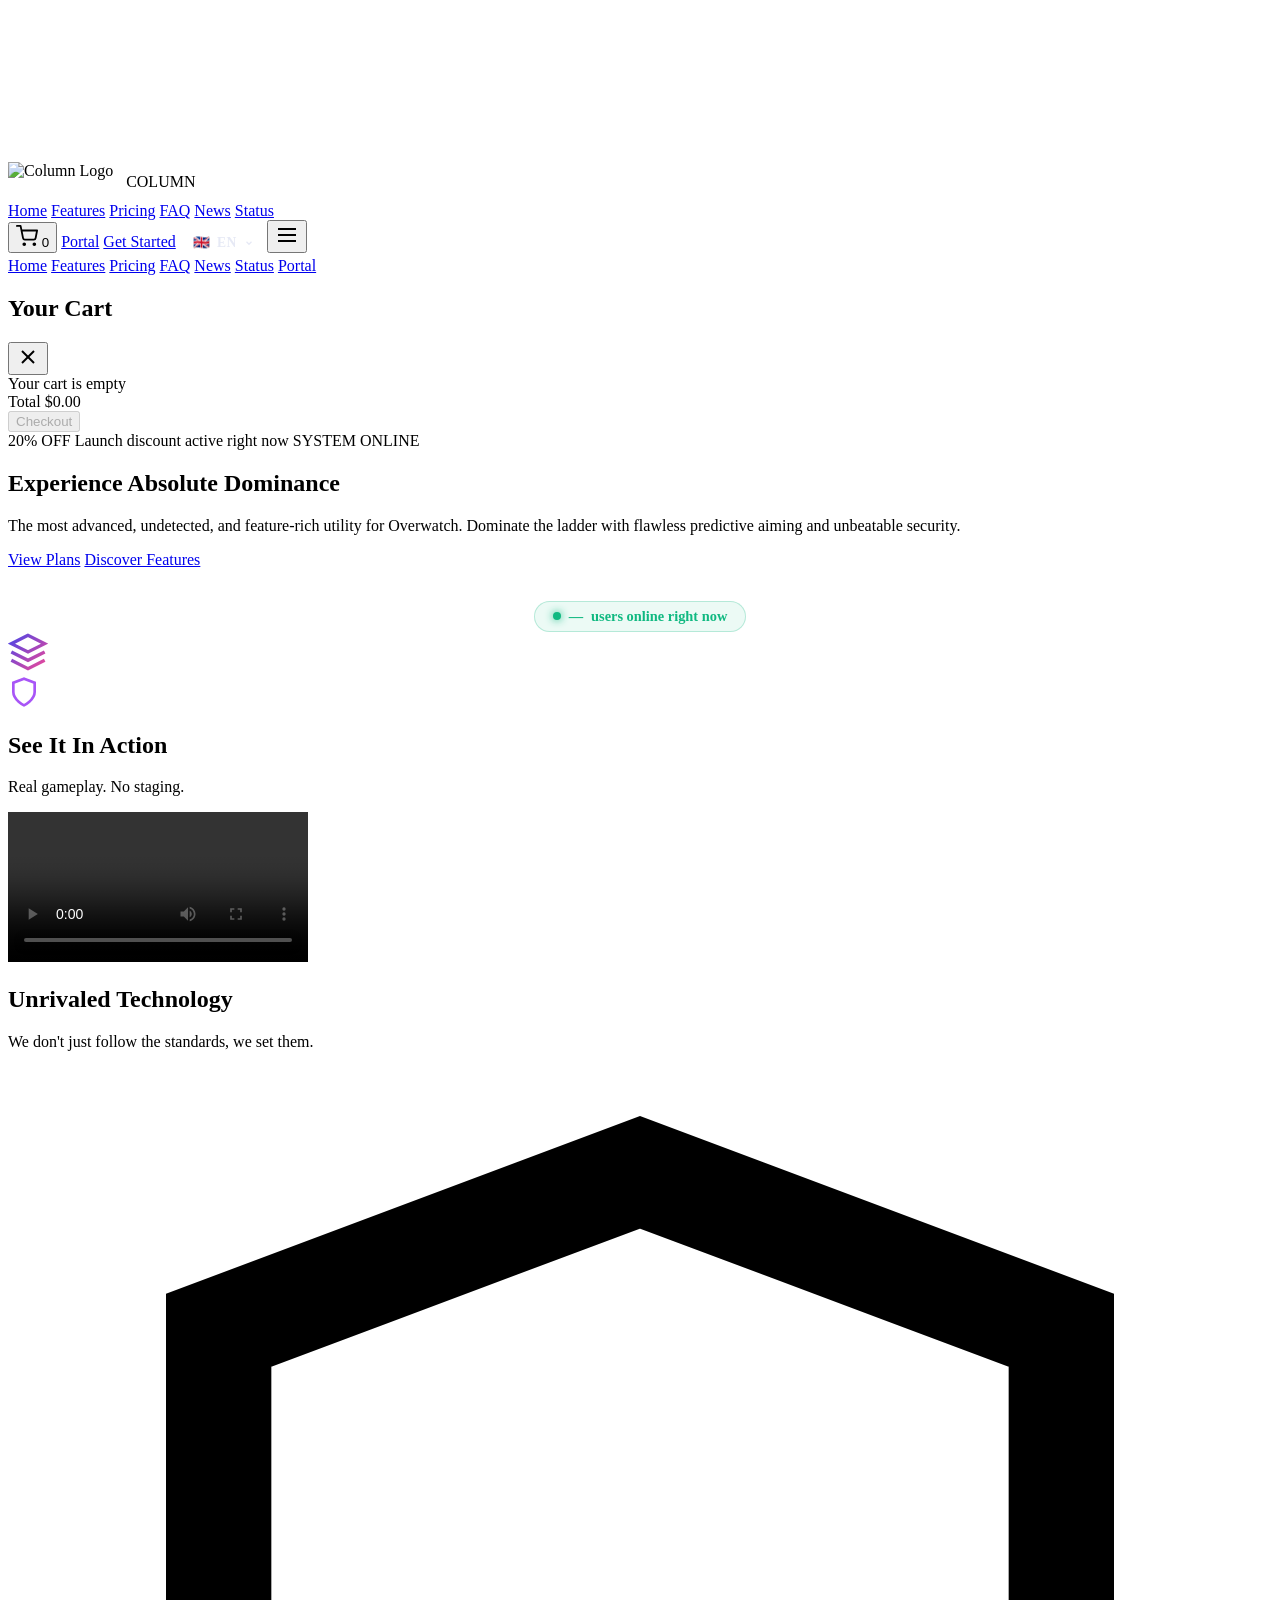
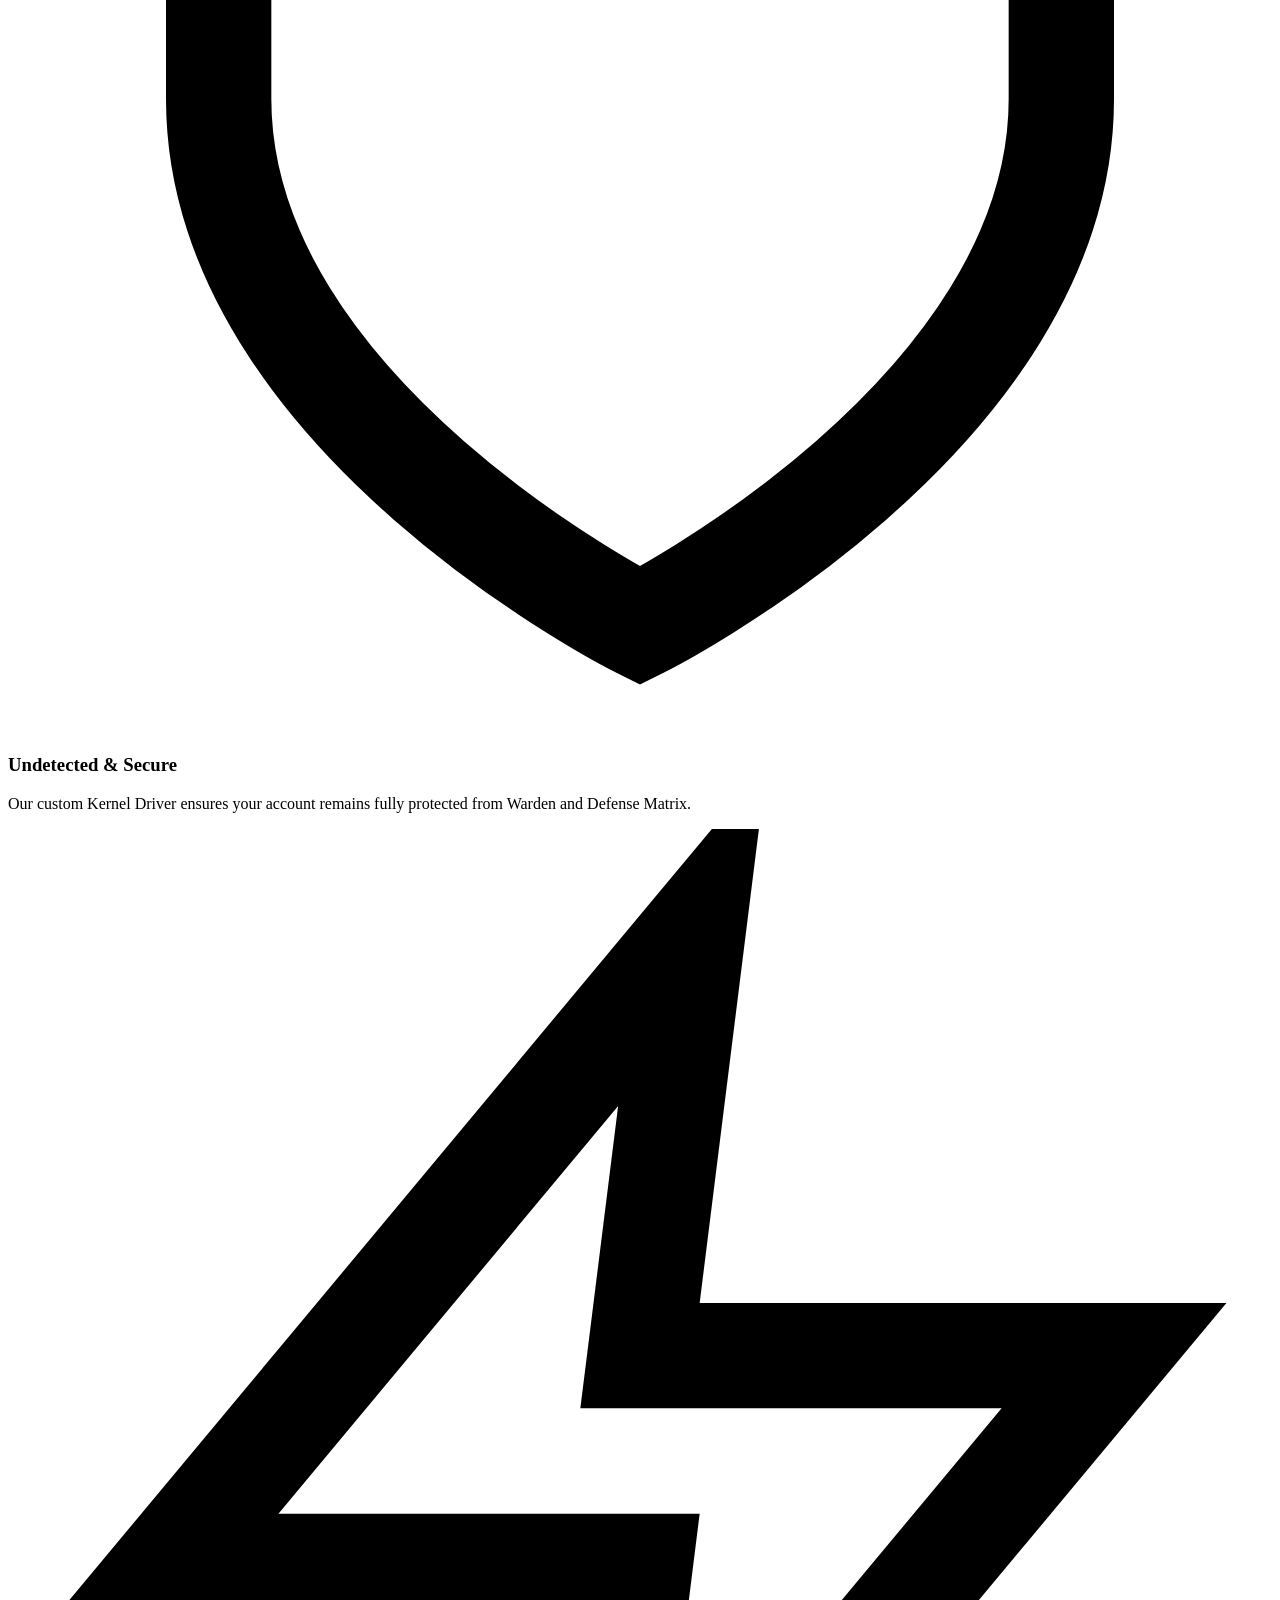
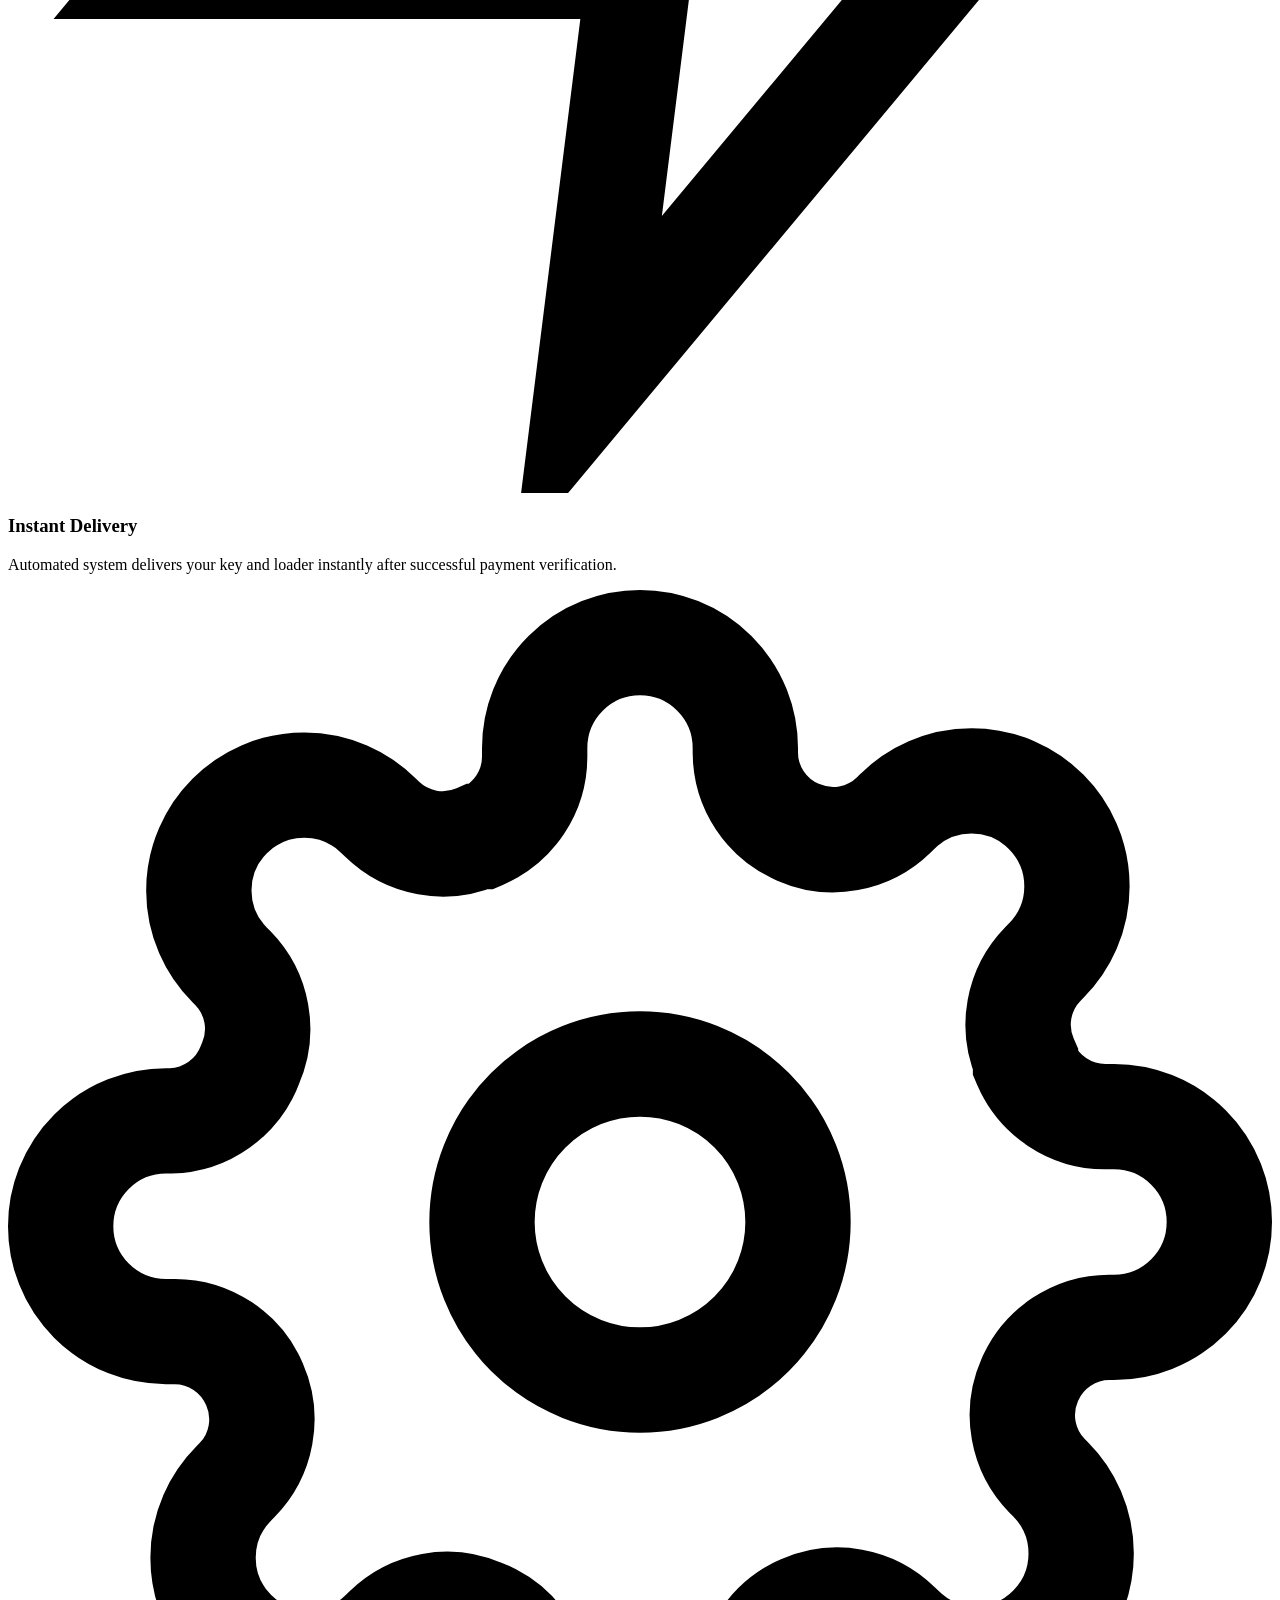
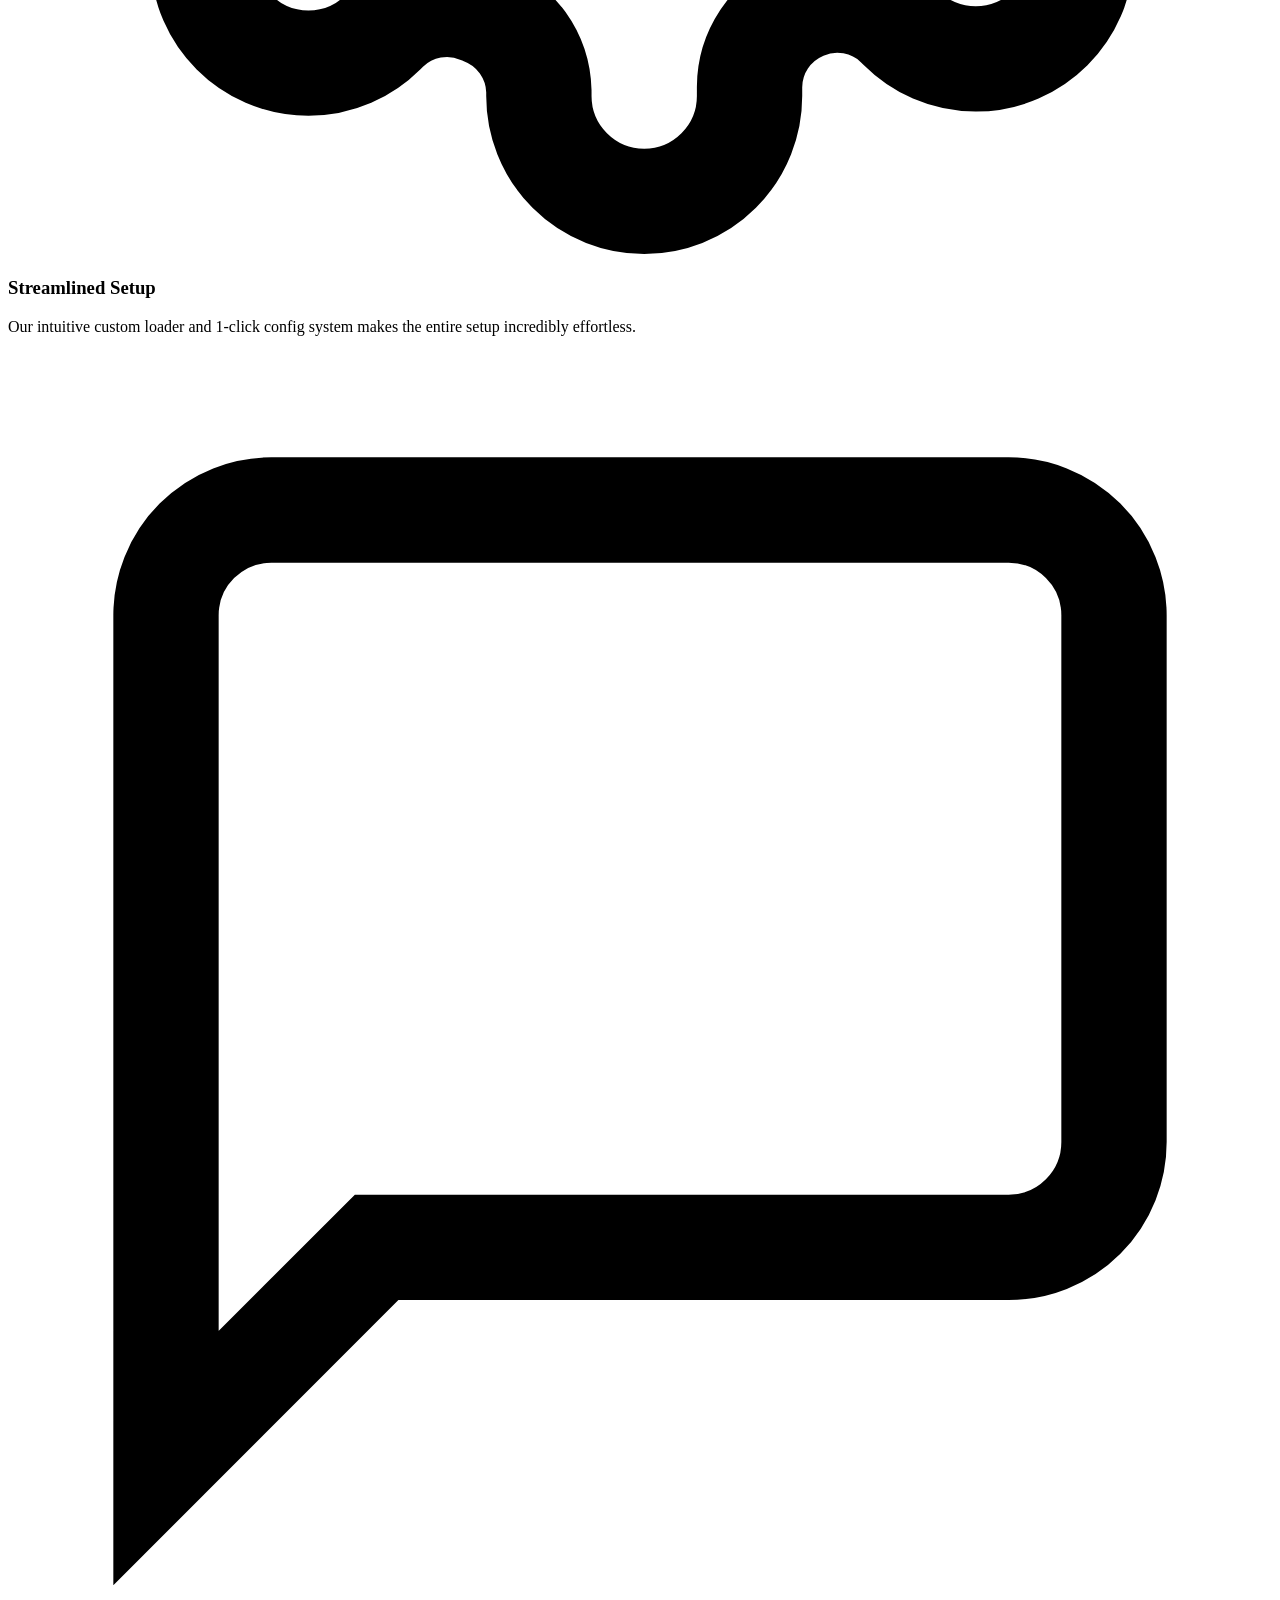
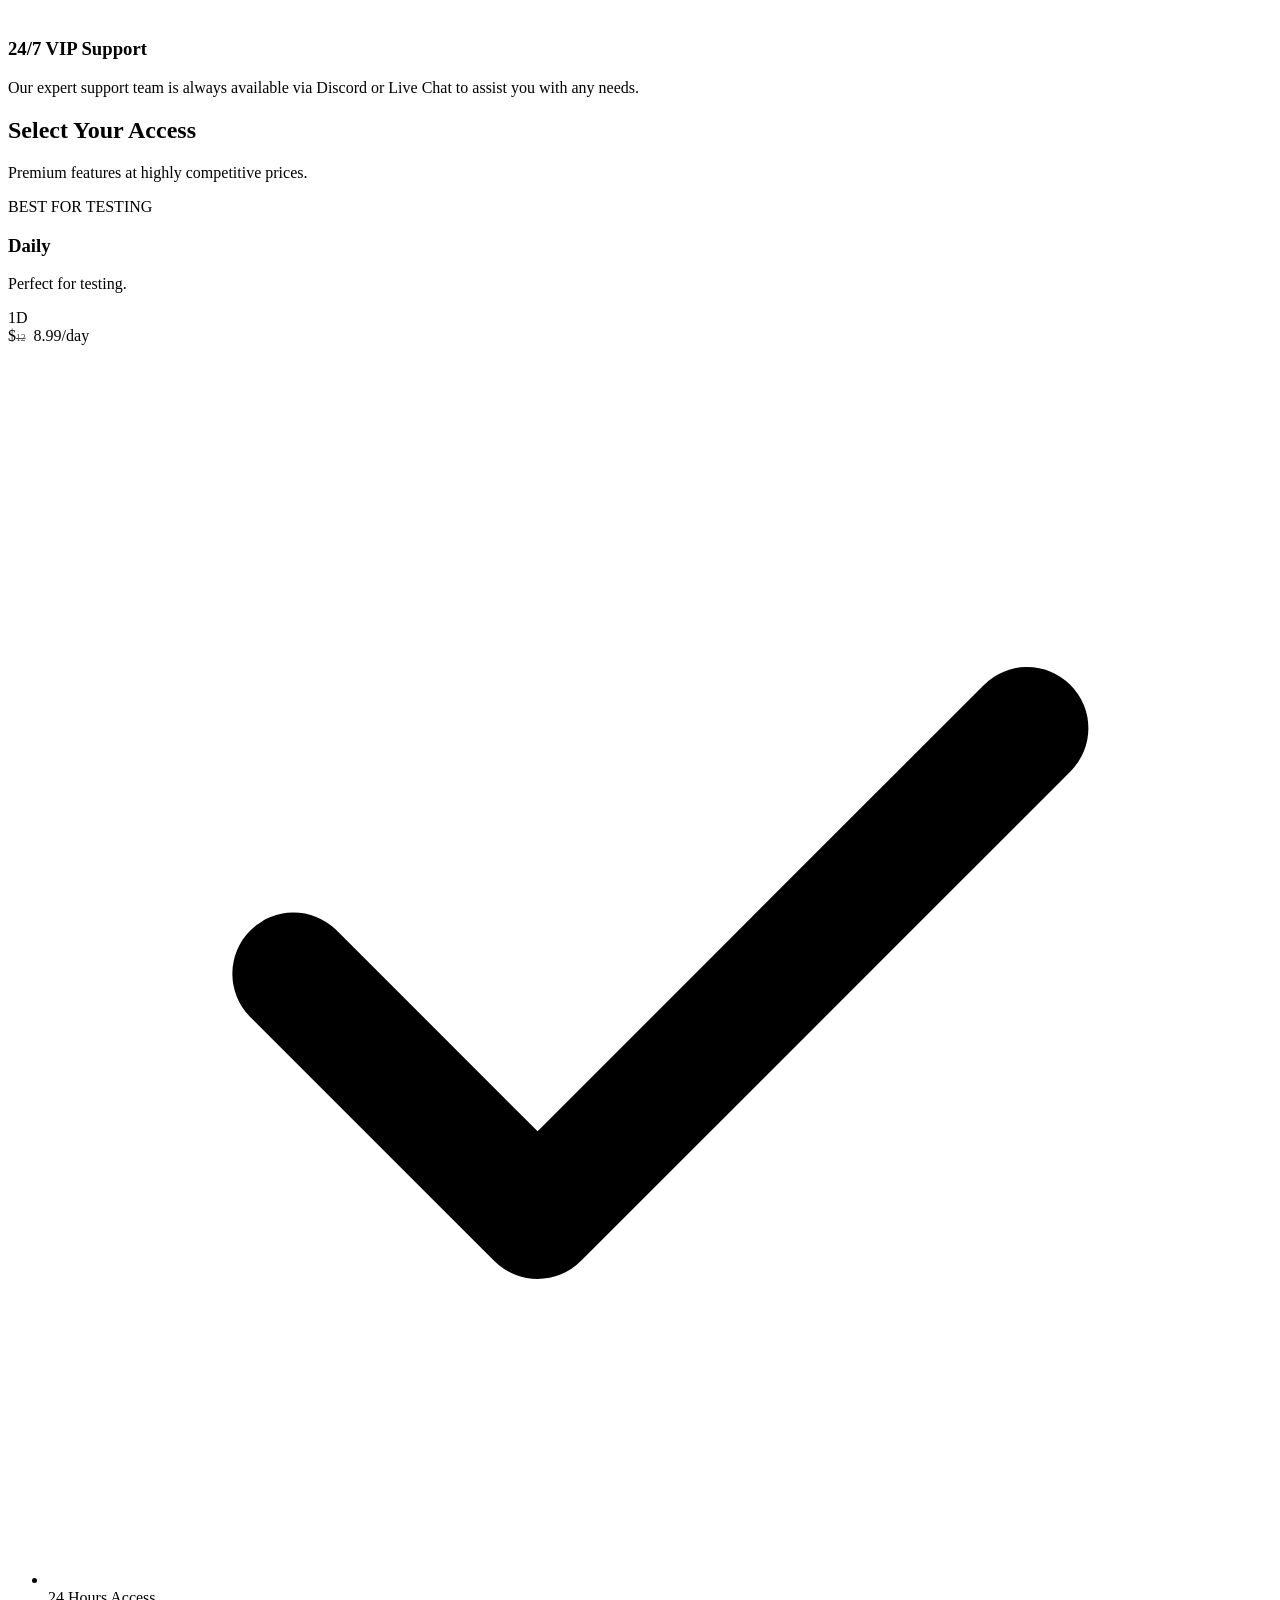
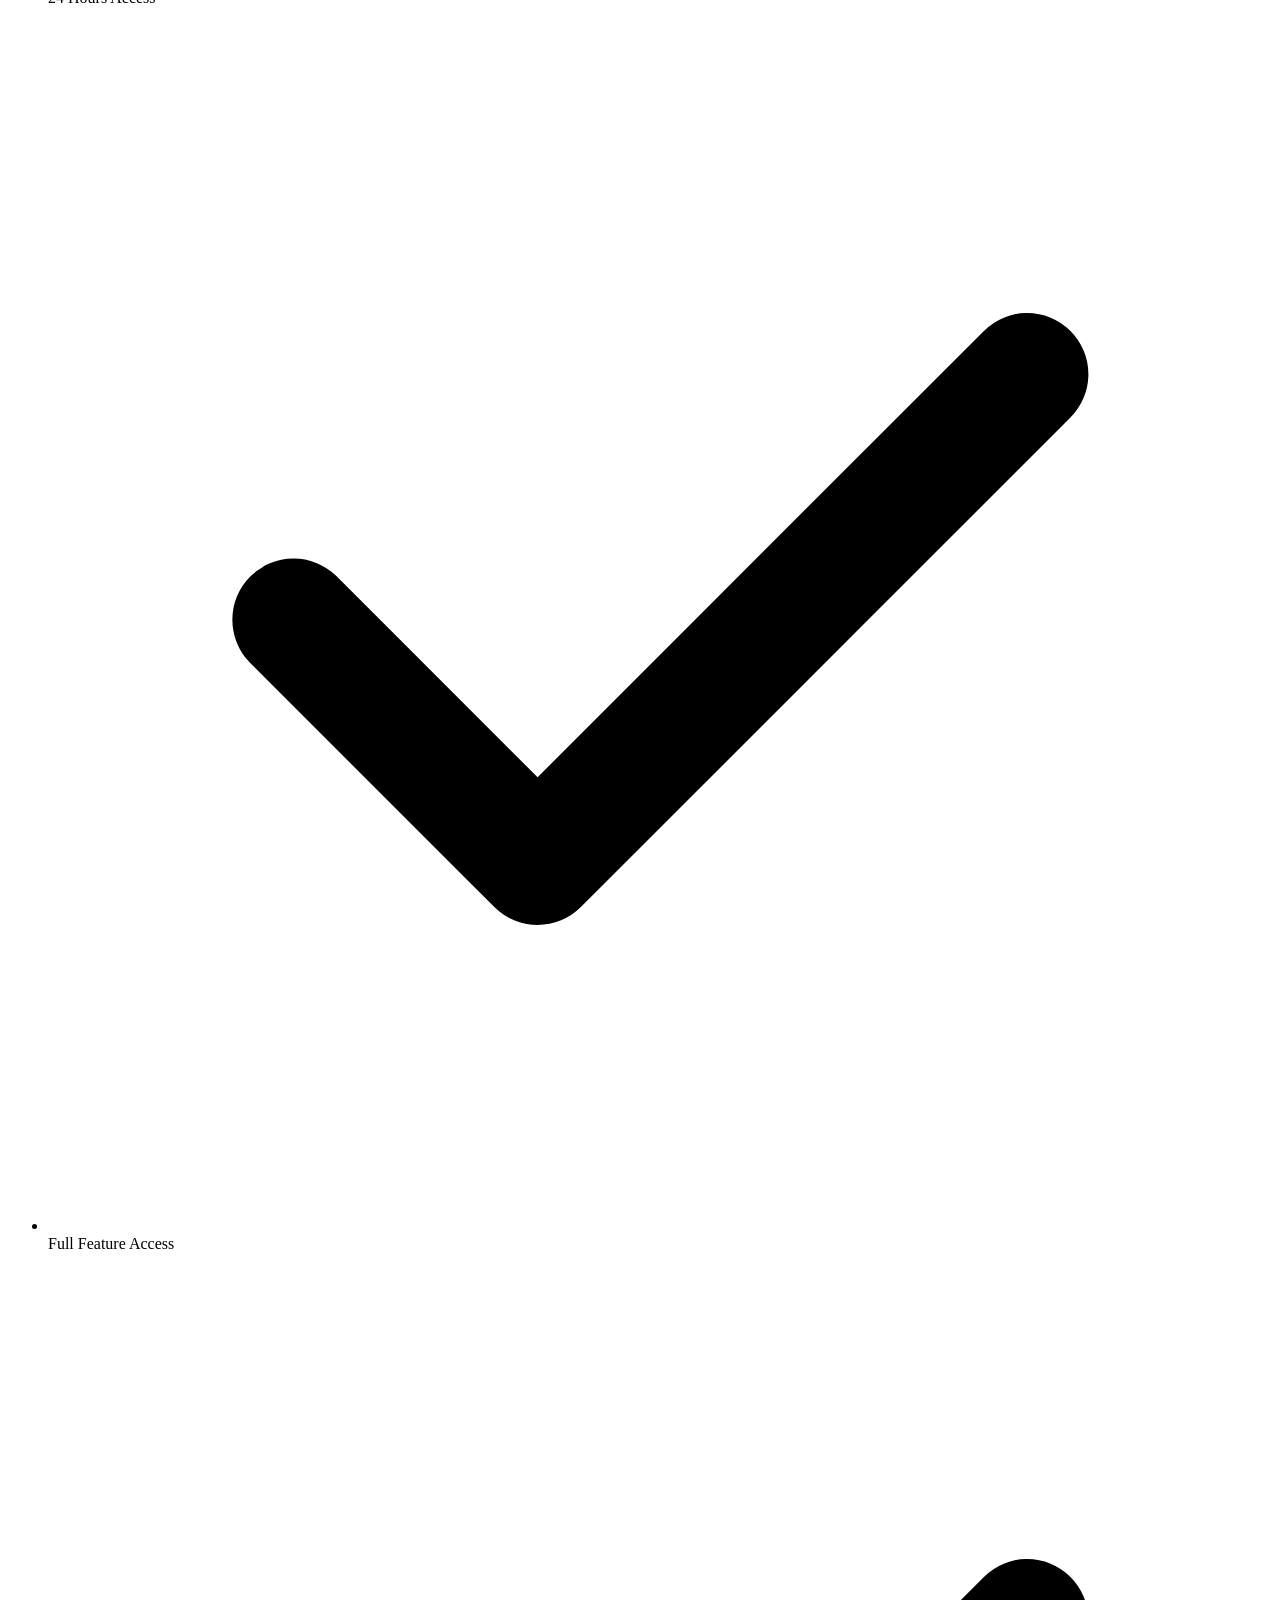
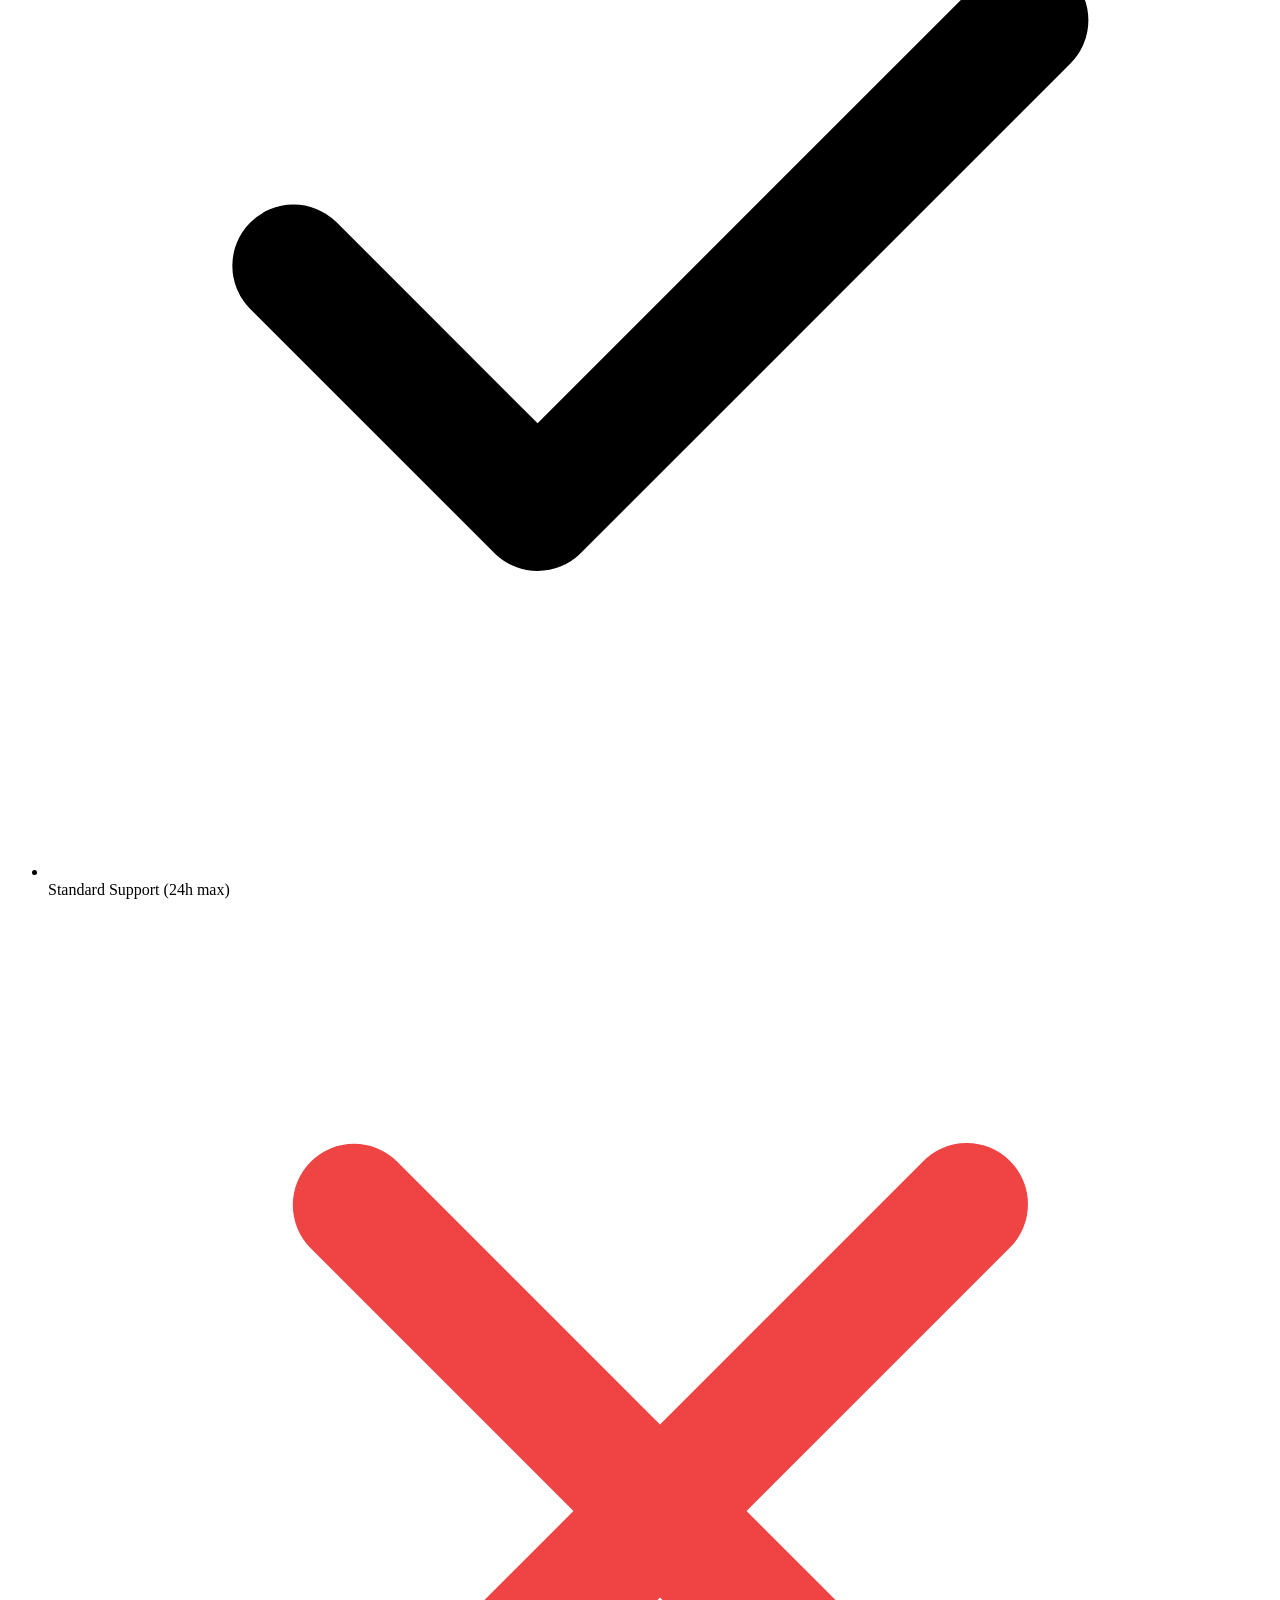
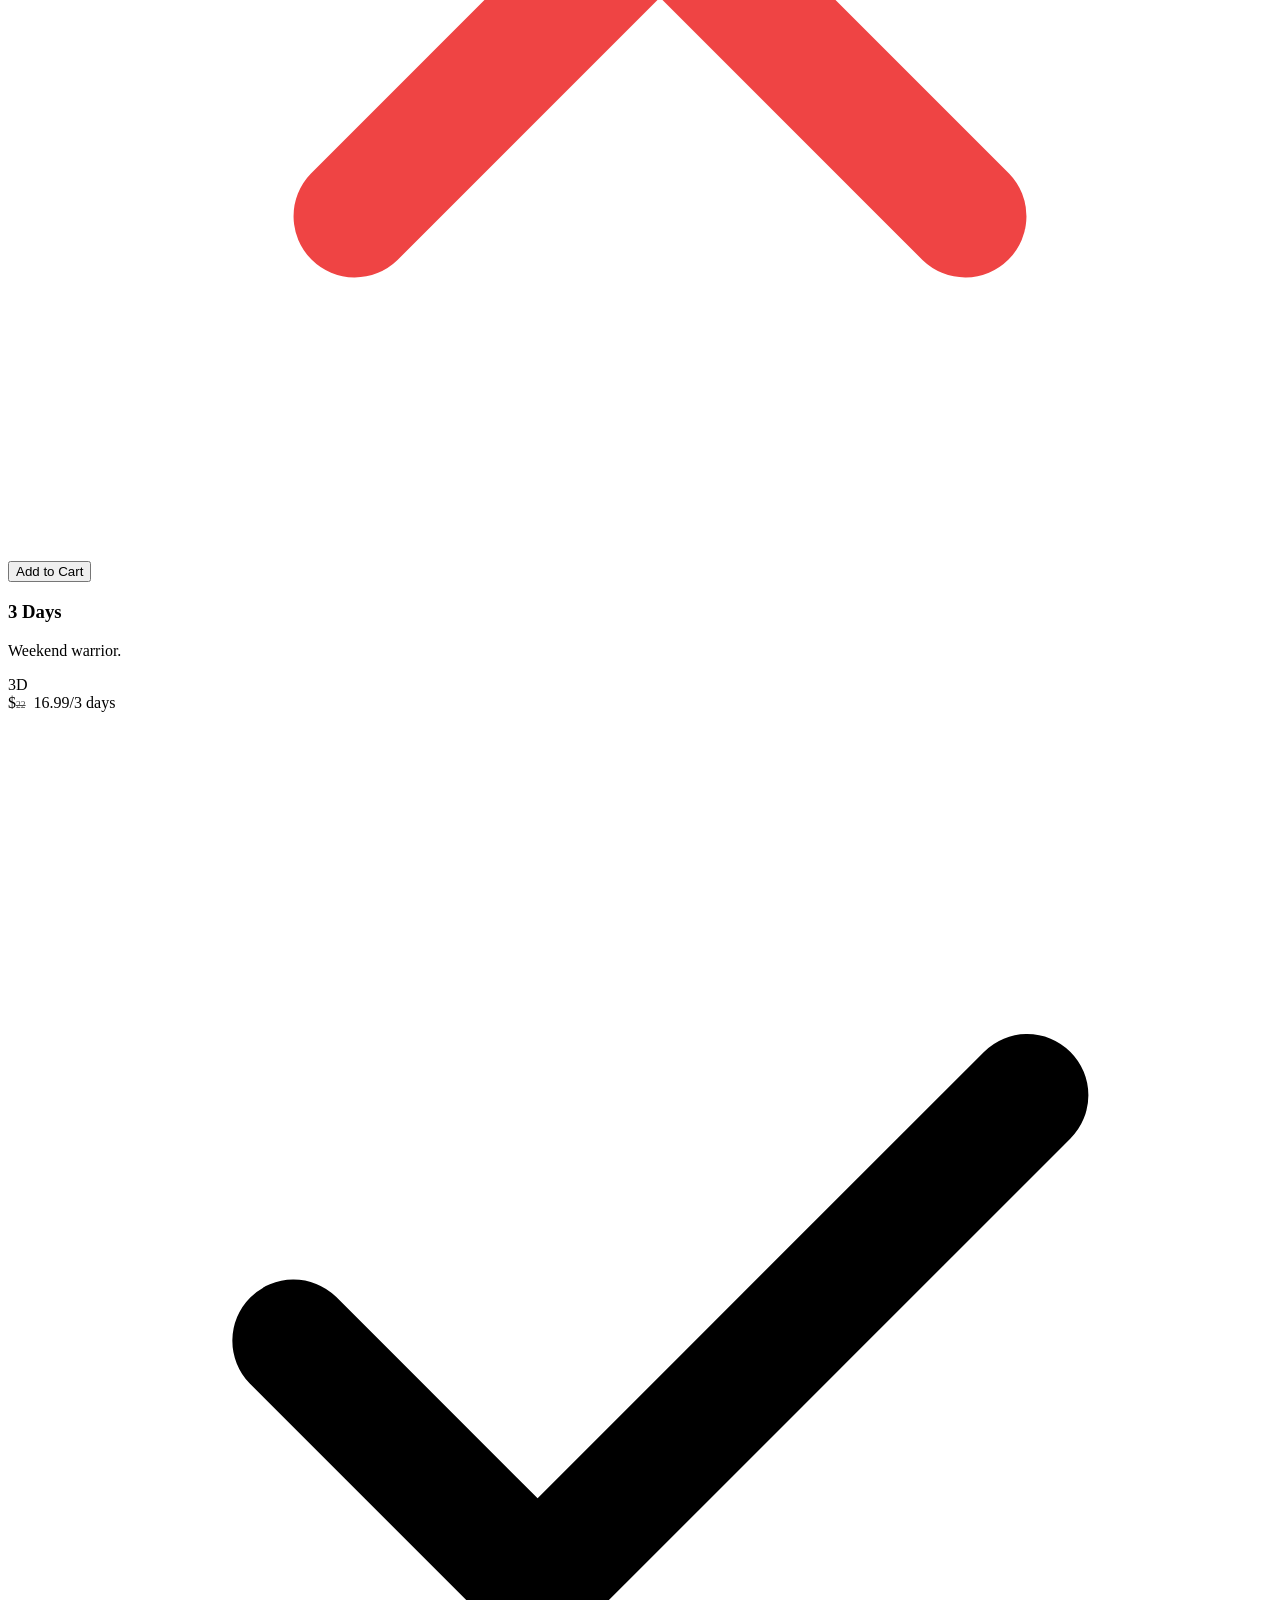
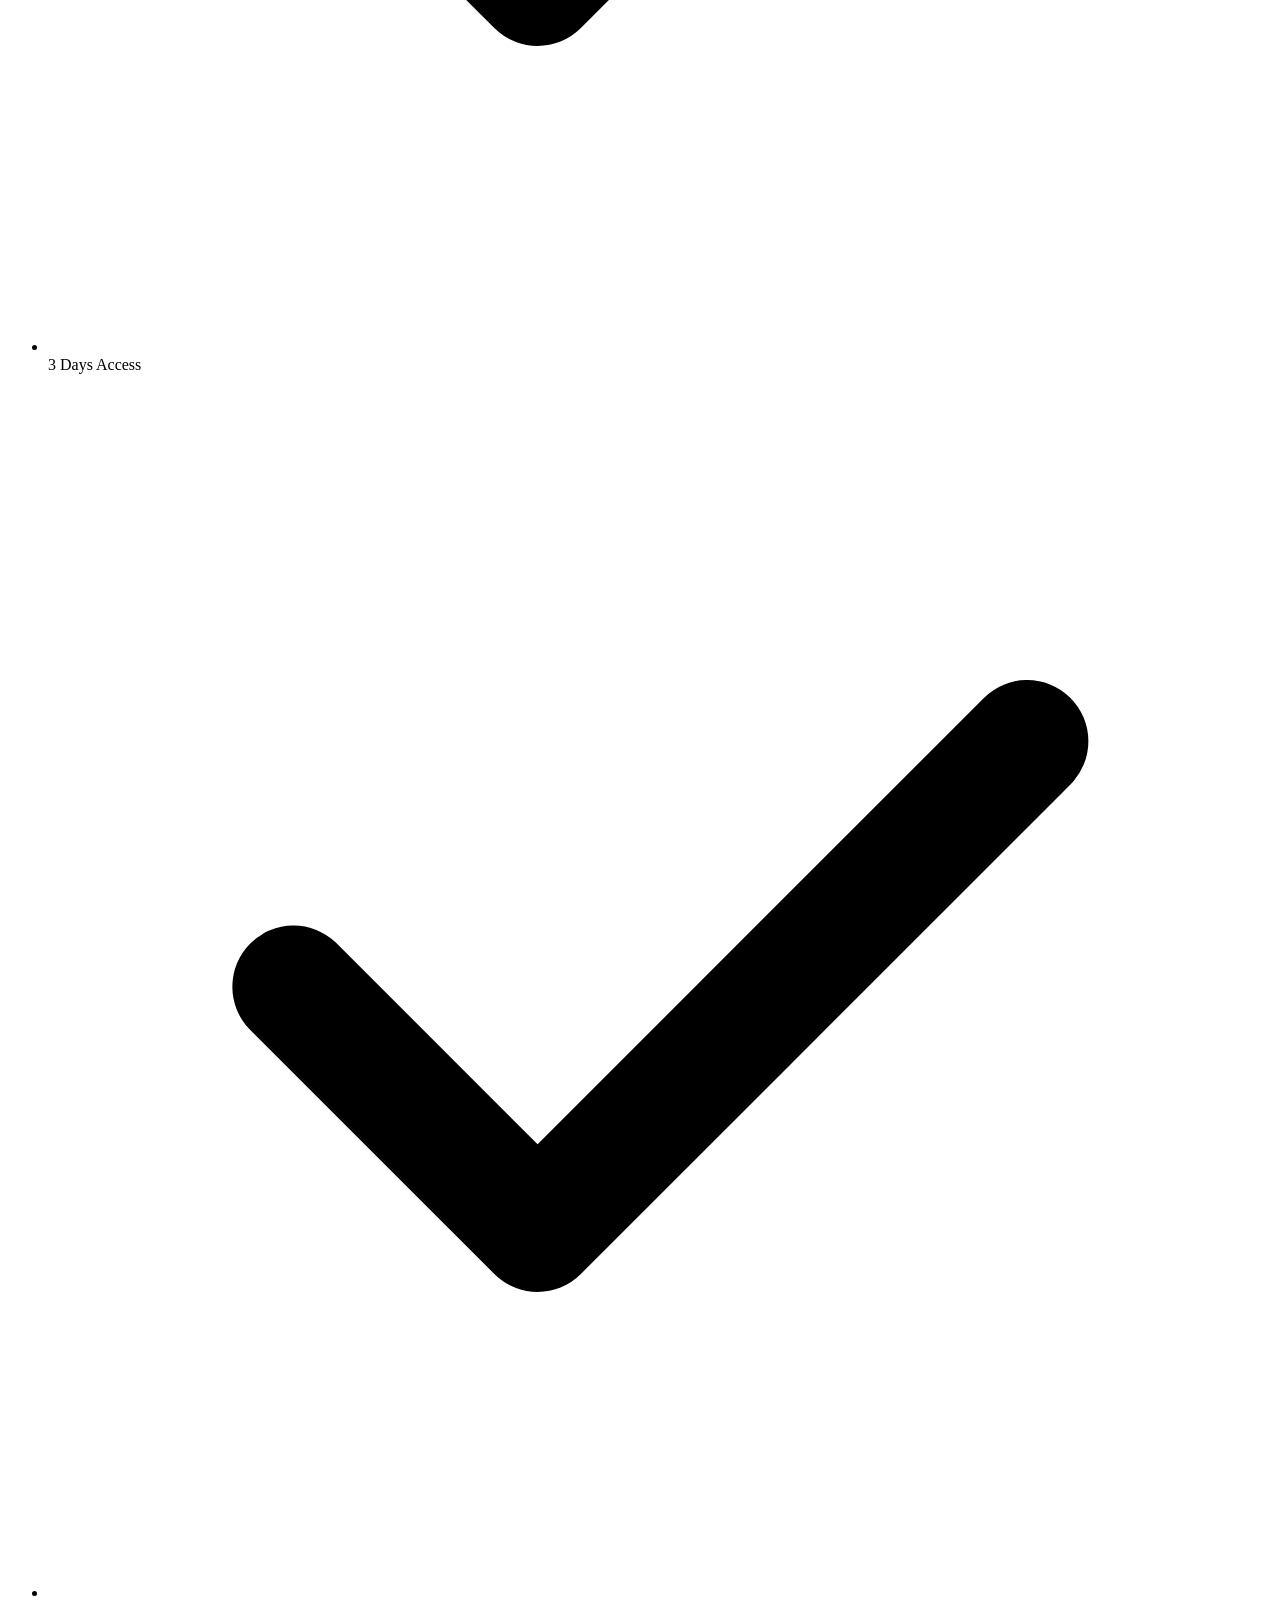
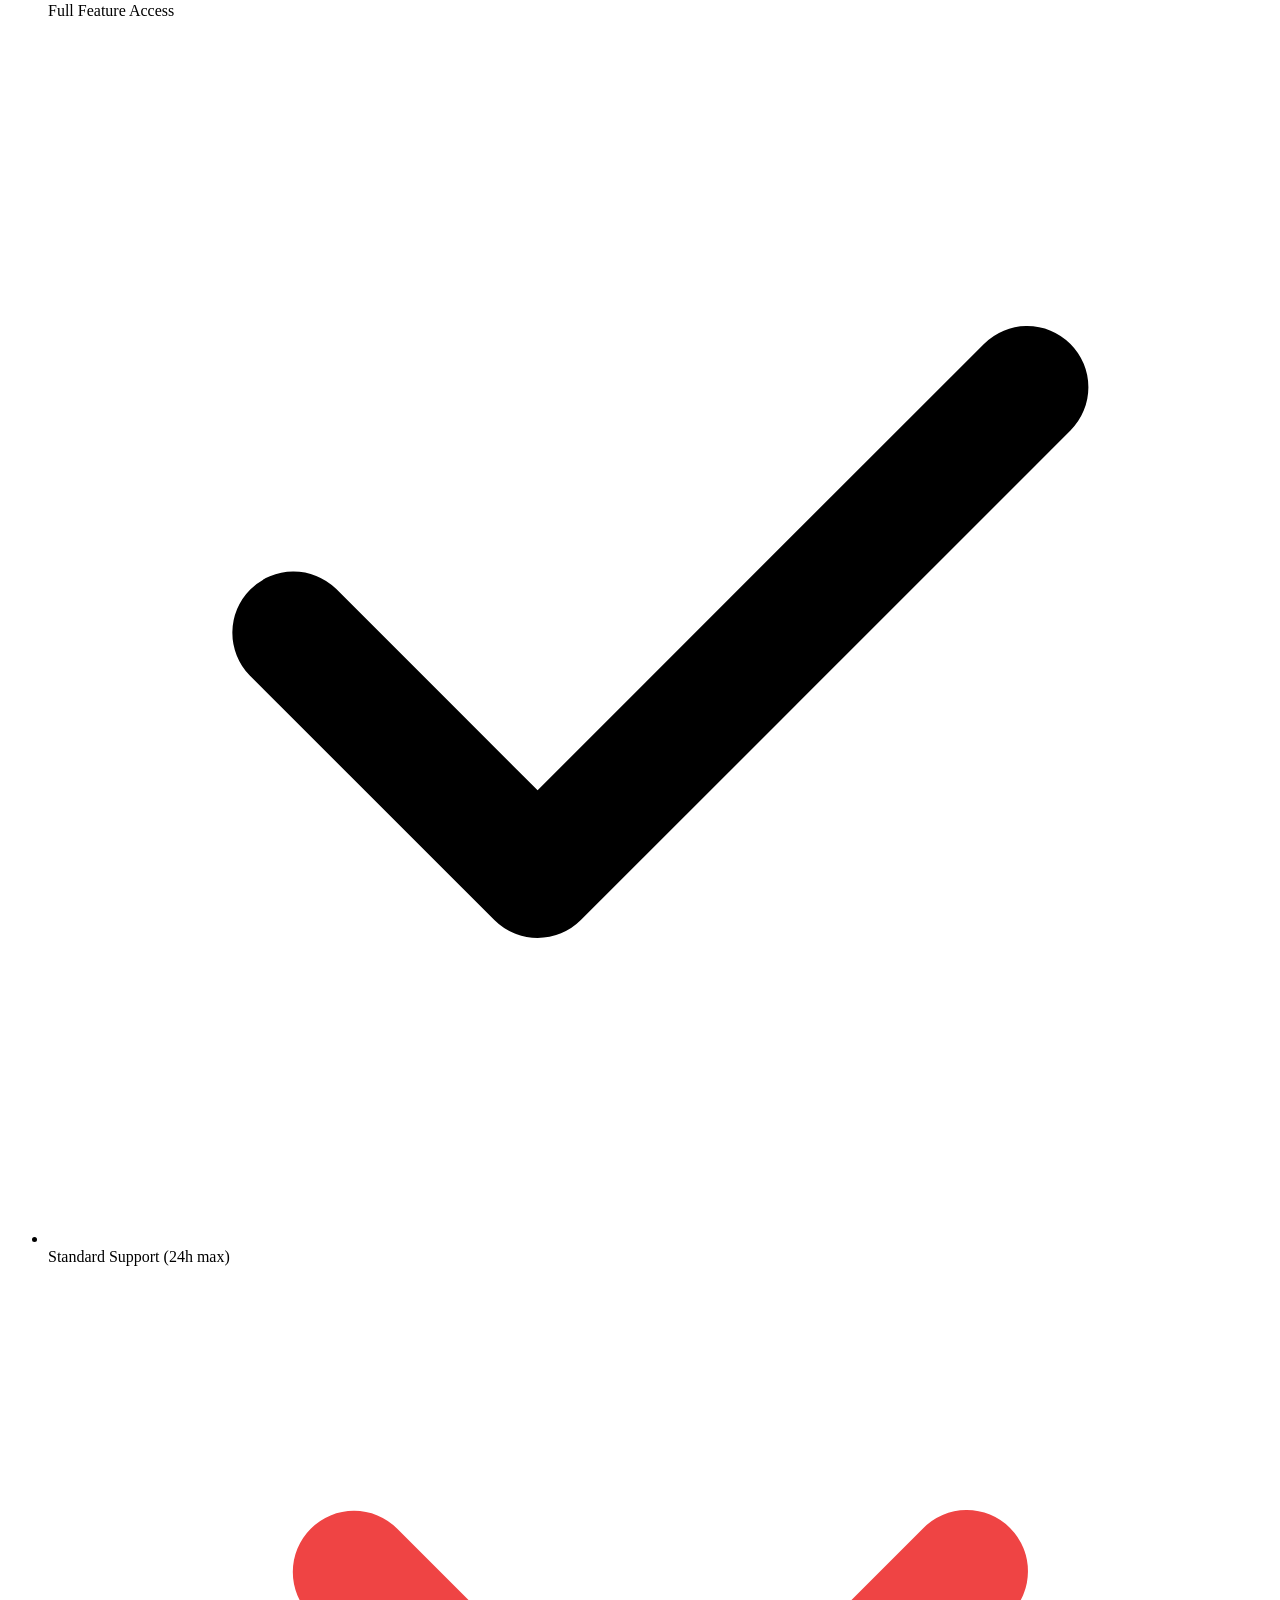
==== commit e3d38bc7: "Add News page, tighten footer contact block news.html carries two posts:   - Backtrack close to rele" ====
--- a/index.html
+++ b/index.html
@@ -66,6 +66,7 @@
                 <a href="index.html#features">Features</a>
                 <a href="index.html#pricing">Pricing</a>
                 <a href="index.html#faq">FAQ</a>
+                <a href="news.html">News</a>
                 <a href="status.html">Status</a>
             </nav>
             <div class="nav-actions">
@@ -88,6 +89,7 @@
         <a href="#features" class="mobile-link">Features</a>
         <a href="#pricing" class="mobile-link">Pricing</a>
         <a href="#faq" class="mobile-link">FAQ</a>
+        <a href="news.html" class="mobile-link">News</a>
         <a href="status.html" class="mobile-link">Status</a>
         <a href="login.html" class="mobile-link">Portal</a>
     </div>
@@ -426,8 +428,8 @@
                         <svg viewBox="0 0 24 24" width="20" height="20" fill="currentColor"><path d="M20.317 4.37a19.791 19.791 0 0 0-4.885-1.515a.074.074 0 0 0-.079.037c-.21.375-.444.864-.608 1.25a18.27 18.27 0 0 0-5.487 0a12.64 12.64 0 0 0-.617-1.25a.077.077 0 0 0-.079-.037A19.736 19.736 0 0 0 3.677 4.37a.07.07 0 0 0-.032.027C.533 9.046-.32 13.58.099 18.057a.082.082 0 0 0 .031.057a19.9 19.9 0 0 0 5.993 3.03a.078.078 0 0 0 .084-.028a14.09 14.09 0 0 0 1.226-1.994a.076.076 0 0 0-.041-.106a13.107 13.107 0 0 1-1.872-.892a.077.077 0 0 1-.008-.128a10.2 10.2 0 0 0 .372-.292a.074.074 0 0 1 .077-.01c3.928 1.793 8.18 1.793 12.062 0a.074.074 0 0 1 .078.01c.12.098.246.198.373.292a.077.077 0 0 1-.006.127a12.299 12.299 0 0 1-1.873.892a.077.077 0 0 0-.041.107c.36.698.772 1.362 1.225 1.993a.076.076 0 0 0 .084.028a19.839 19.839 0 0 0 6.002-3.03a.077.077 0 0 0 .032-.054c.5-5.177-.838-9.674-3.549-13.66a.061.061 0 0 0-.031-.028zM8.02 15.33c-1.183 0-2.157-1.085-2.157-2.419c0-1.333.956-2.419 2.157-2.419c1.21 0 2.176 1.096 2.157 2.42c0 1.333-.956 2.418-2.157 2.418zm7.975 0c-1.183 0-2.157-1.085-2.157-2.419c0-1.333.955-2.419 2.157-2.419c1.21 0 2.176 1.096 2.157 2.42c0 1.333-.946 2.418-2.157 2.418z"/></svg>
                         Discord
                     </a>
-                    <div style="margin-top: 0.75rem;">
-                        <span style="font-size: 0.85rem; color: var(--text-muted); display: block; margin-bottom: 0.4rem;">Contact</span>
+                    <div style="margin-top: 0.35rem;">
+                        <span style="font-size: 0.85rem; color: var(--text-muted); display: block; margin-bottom: 0.15rem;">Contact:</span>
                         <span style="font-size: 0.85rem; color: var(--text-muted); display: block; line-height: 1.7;">
                             <strong style="color: var(--text-main);">@column</strong> &middot; Founder/Dev
                         </span>
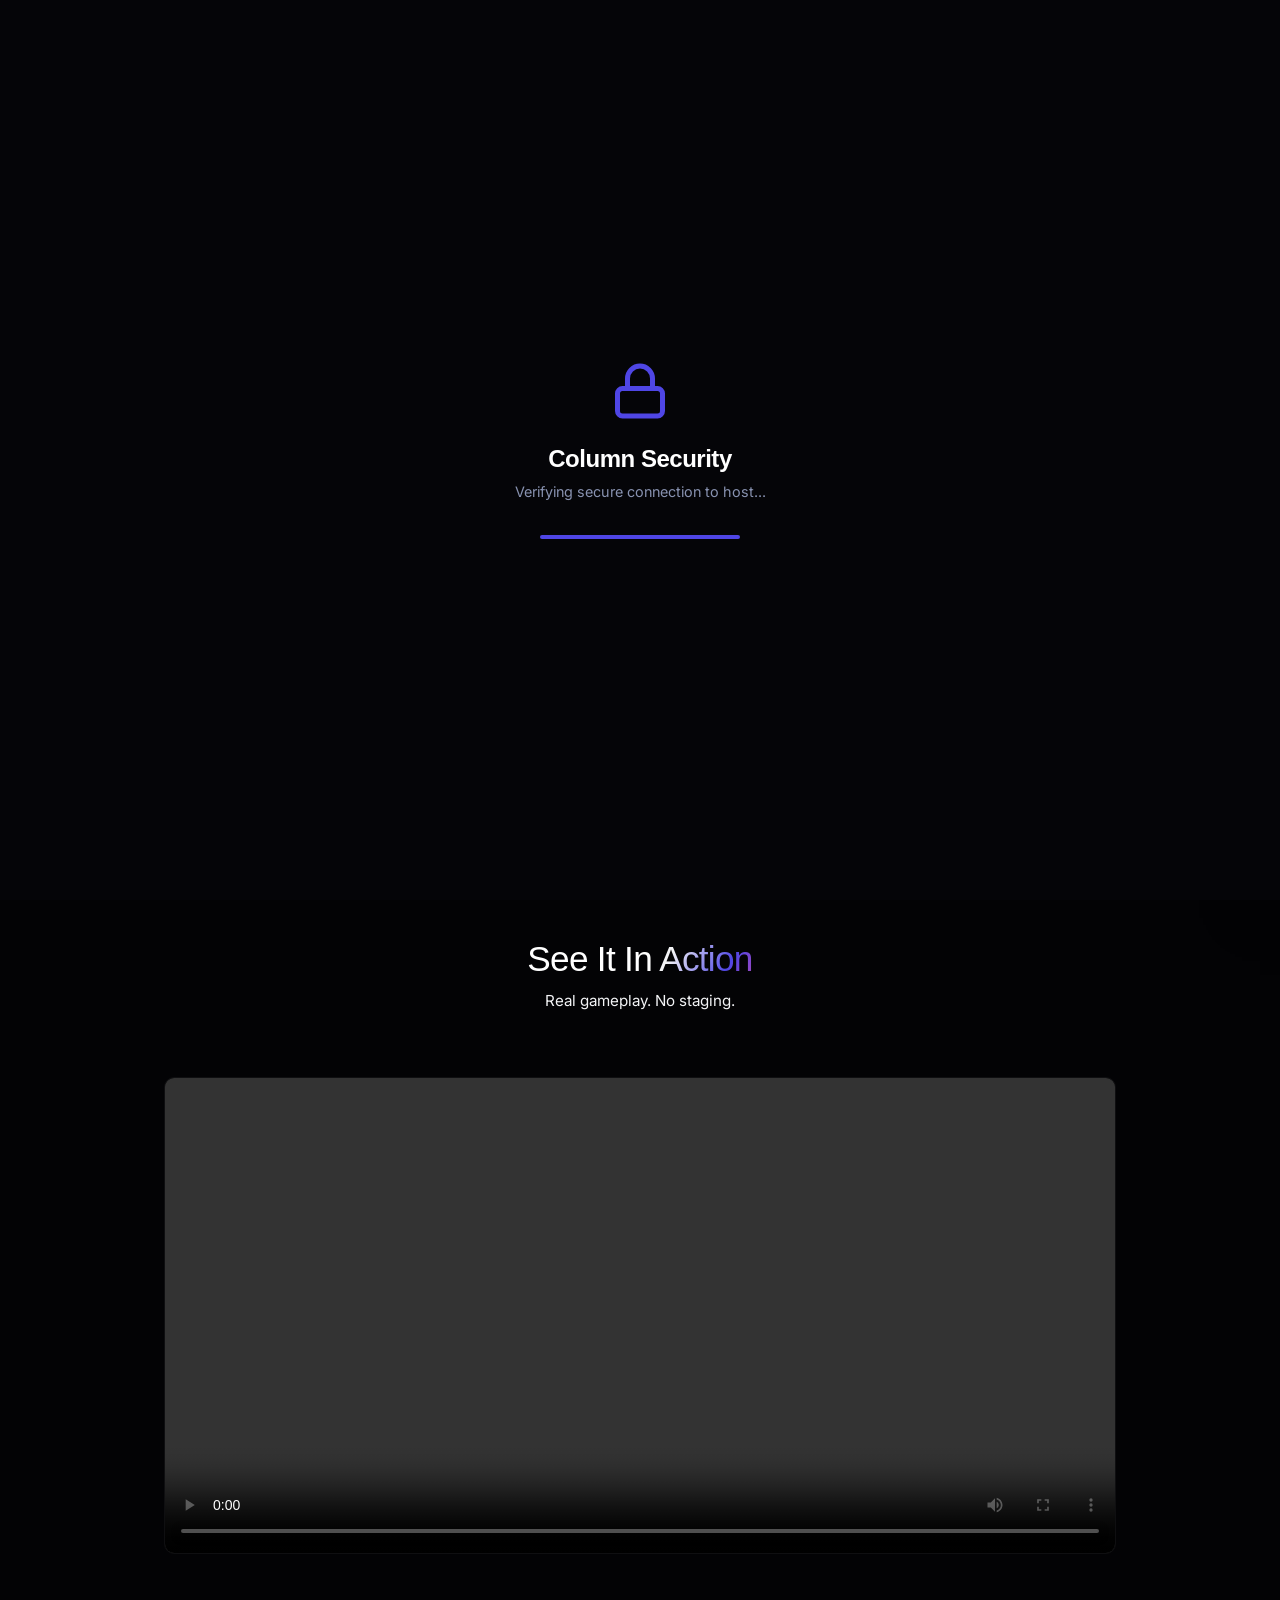
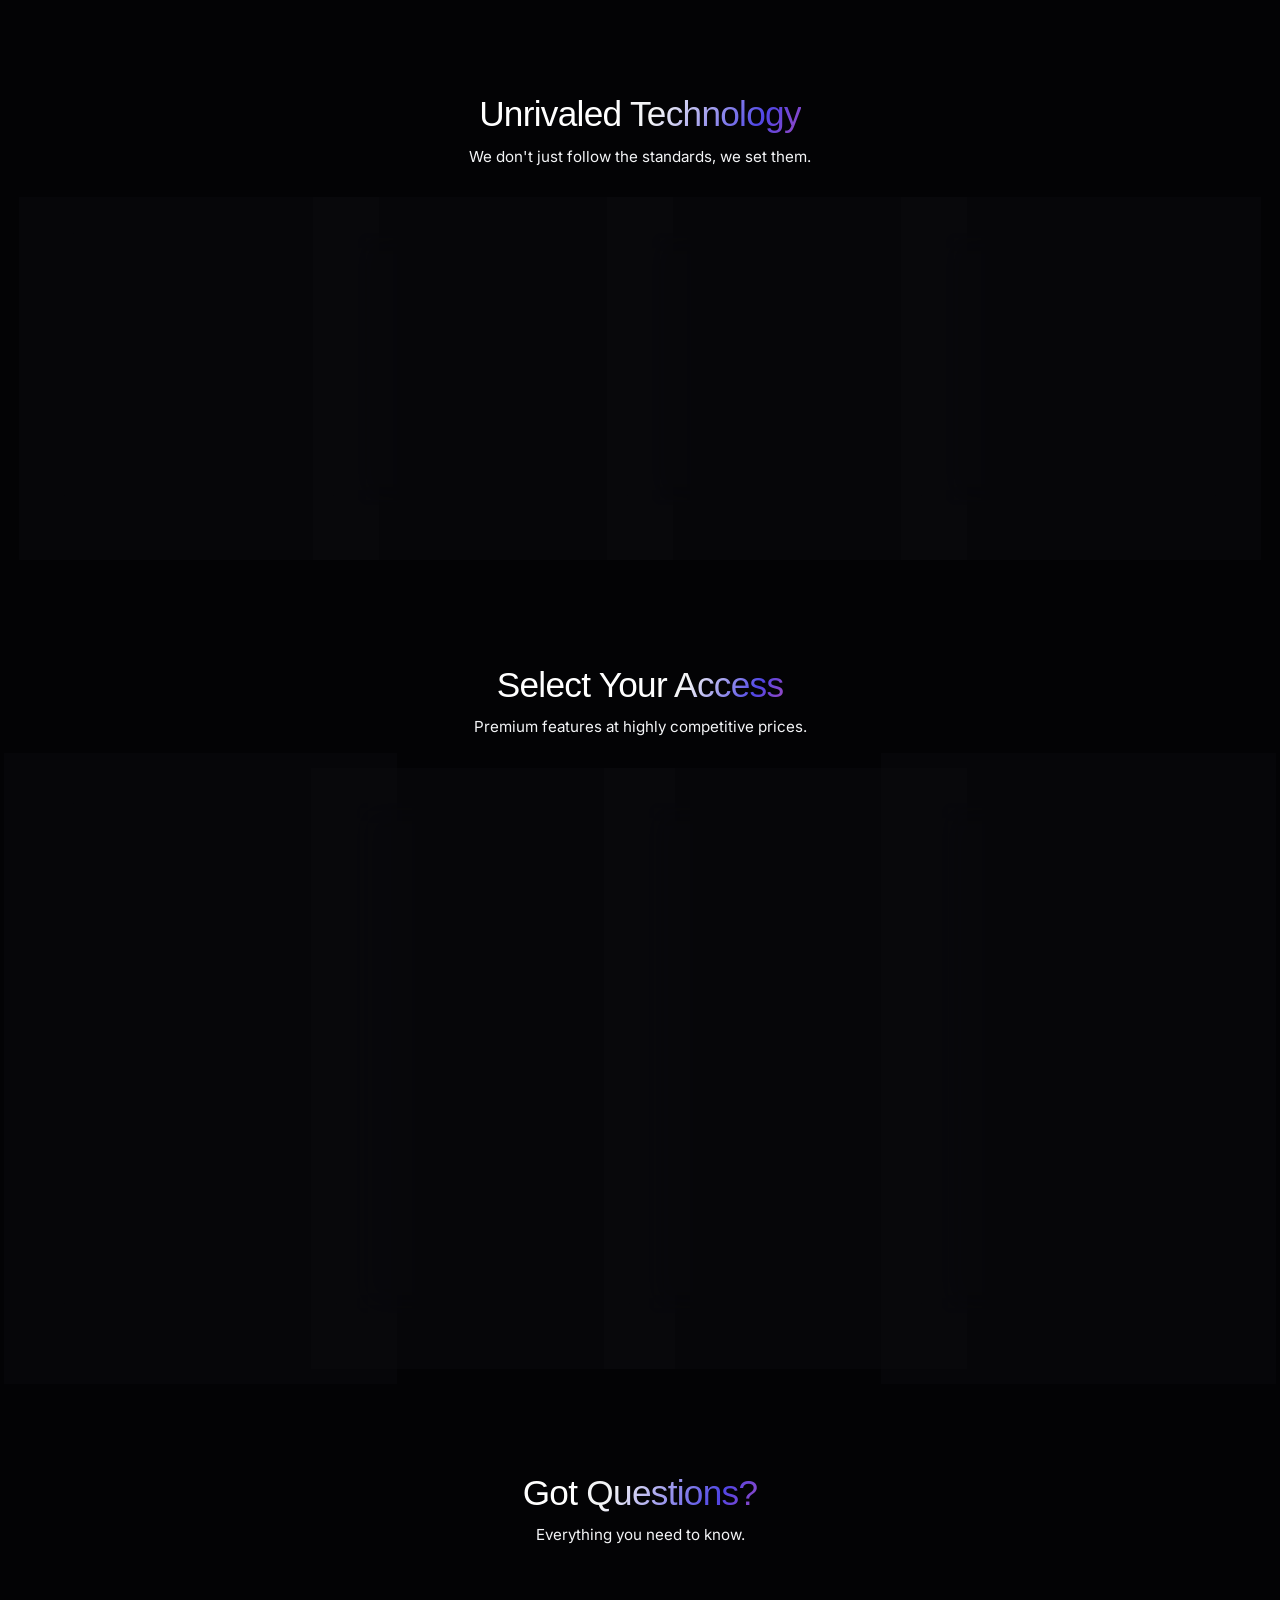
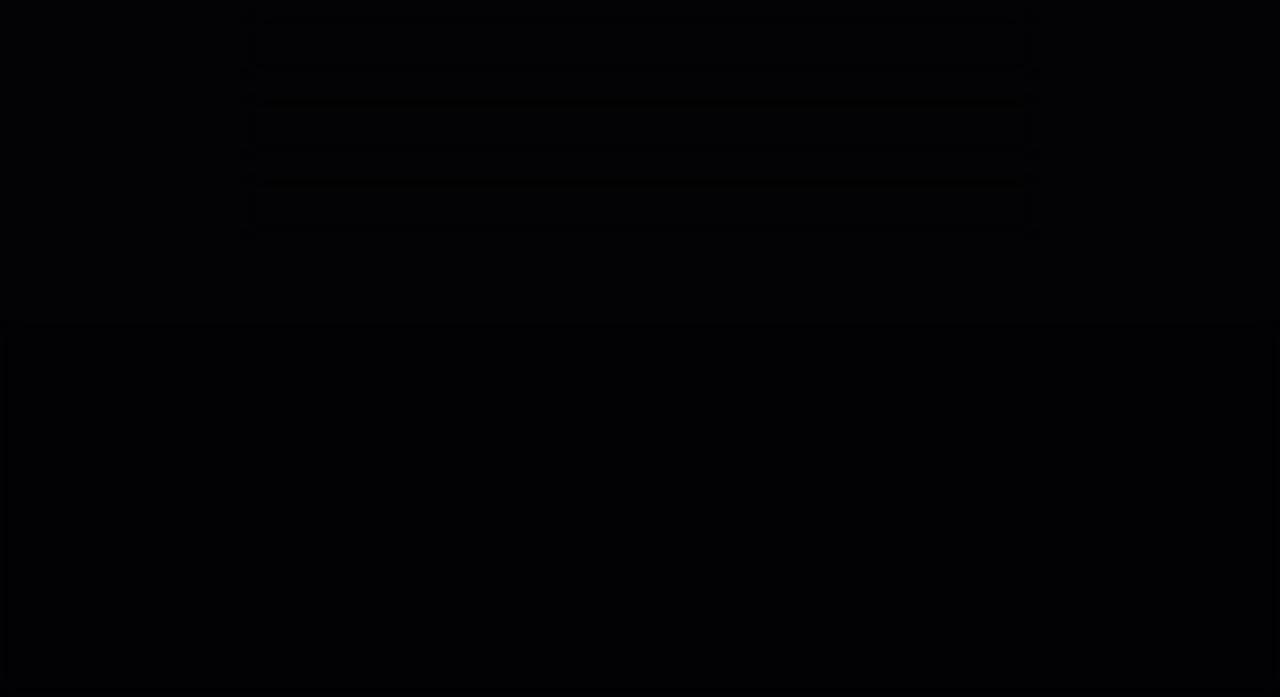
==== commit e1be1637: "Hero: lead with the no-wave record instead of generic claims Rewrite the hero subtitle around Column" ====
--- a/index.html
+++ b/index.html
@@ -131,7 +131,21 @@
                     </span>
                 </div>
                 <h1 class="hero-title" data-aos="fade-up" data-aos-duration="1000">Experience <span class="text-gradient">Absolute Dominance</span></h1>
-                <p class="hero-subtitle" data-aos="fade-up" data-aos-duration="1000" data-aos-delay="200">The most advanced, undetected, and feature-rich utility for Overwatch. Dominate the ladder with flawless predictive aiming and unbeatable security.</p>
+                <p class="hero-subtitle" data-aos="fade-up" data-aos-duration="1000" data-aos-delay="200">Column is currently the only semi-public provider that still hasn't taken a wave — while the rest go dark, roll back builds, or leave their users banned and waiting. We stay up through every patch and every ban sweep, backed by flawless predictive aiming and kernel-level security that holds.</p>
+                <div class="hero-proof" data-aos="fade-up" data-aos-duration="1000" data-aos-delay="300">
+                    <span class="proof-chip">
+                        <svg viewBox="0 0 24 24" width="14" height="14" fill="none" stroke="currentColor" stroke-width="3" stroke-linecap="round" stroke-linejoin="round"><polyline points="20 6 9 17 4 12"></polyline></svg>
+                        No ban wave since launch
+                    </span>
+                    <span class="proof-chip">
+                        <svg viewBox="0 0 24 24" width="14" height="14" fill="none" stroke="currentColor" stroke-width="3" stroke-linecap="round" stroke-linejoin="round"><polyline points="20 6 9 17 4 12"></polyline></svg>
+                        Same-day updates after every patch
+                    </span>
+                    <span class="proof-chip">
+                        <svg viewBox="0 0 24 24" width="14" height="14" fill="none" stroke="currentColor" stroke-width="3" stroke-linecap="round" stroke-linejoin="round"><polyline points="20 6 9 17 4 12"></polyline></svg>
+                        Kernel-level protection
+                    </span>
+                </div>
                 <div class="hero-cta" data-aos="fade-up" data-aos-duration="1000" data-aos-delay="400">
                     <a href="#pricing" class="btn-primary btn-large btn-glow">View Plans</a>
                     <a href="#features" class="btn-secondary btn-large">Discover Features</a>
@@ -428,8 +442,8 @@
                         <svg viewBox="0 0 24 24" width="20" height="20" fill="currentColor"><path d="M20.317 4.37a19.791 19.791 0 0 0-4.885-1.515a.074.074 0 0 0-.079.037c-.21.375-.444.864-.608 1.25a18.27 18.27 0 0 0-5.487 0a12.64 12.64 0 0 0-.617-1.25a.077.077 0 0 0-.079-.037A19.736 19.736 0 0 0 3.677 4.37a.07.07 0 0 0-.032.027C.533 9.046-.32 13.58.099 18.057a.082.082 0 0 0 .031.057a19.9 19.9 0 0 0 5.993 3.03a.078.078 0 0 0 .084-.028a14.09 14.09 0 0 0 1.226-1.994a.076.076 0 0 0-.041-.106a13.107 13.107 0 0 1-1.872-.892a.077.077 0 0 1-.008-.128a10.2 10.2 0 0 0 .372-.292a.074.074 0 0 1 .077-.01c3.928 1.793 8.18 1.793 12.062 0a.074.074 0 0 1 .078.01c.12.098.246.198.373.292a.077.077 0 0 1-.006.127a12.299 12.299 0 0 1-1.873.892a.077.077 0 0 0-.041.107c.36.698.772 1.362 1.225 1.993a.076.076 0 0 0 .084.028a19.839 19.839 0 0 0 6.002-3.03a.077.077 0 0 0 .032-.054c.5-5.177-.838-9.674-3.549-13.66a.061.061 0 0 0-.031-.028zM8.02 15.33c-1.183 0-2.157-1.085-2.157-2.419c0-1.333.956-2.419 2.157-2.419c1.21 0 2.176 1.096 2.157 2.42c0 1.333-.956 2.418-2.157 2.418zm7.975 0c-1.183 0-2.157-1.085-2.157-2.419c0-1.333.955-2.419 2.157-2.419c1.21 0 2.176 1.096 2.157 2.42c0 1.333-.946 2.418-2.157 2.418z"/></svg>
                         Discord
                     </a>
-                    <div style="margin-top: 0.35rem;">
-                        <span style="font-size: 0.85rem; color: var(--text-muted); display: block; margin-bottom: 0.15rem;">Contact:</span>
+                    <div>
+                        <span style="font-size: 0.85rem; color: var(--text-muted); display: block; margin-bottom: 0.35rem;">Contact:</span>
                         <span style="font-size: 0.85rem; color: var(--text-muted); display: block; line-height: 1.7;">
                             <strong style="color: var(--text-main);">@column</strong> &middot; Founder/Dev
                         </span>
--- a/style.css
+++ b/style.css
@@ -0,0 +1,1370 @@
+/* ==========================================================================
+   DESIGN SYSTEM - PREMIUM CYBER MINIMALISM (COLUMN SOFTWARE)
+   ========================================================================== */
+:root {
+    /* Palette Tokens - Obsidian Dark */
+    --bg-color: #030305;
+    --text-main: #f3f4f6;
+    --text-muted: #848895;
+    
+    /* Brand Accents - Luxury High-Tech */
+    --accent-primary: #4f46e5;
+    --accent-secondary: #ec4899;
+    --accent-tertiary: #7c3aed;
+    --accent-glow: rgba(79, 70, 229, 0.15);
+    
+    /* Card/Glass Design */
+    --card-bg: rgba(10, 10, 14, 0.5);
+    --card-border: rgba(255, 255, 255, 0.05);
+    --card-border-hover: rgba(255, 255, 255, 0.15);
+    --primary-gradient: linear-gradient(135deg, var(--accent-primary) 0%, var(--accent-tertiary) 100%);
+    --gradient-glow: rgba(236, 72, 153, 0.1);
+    
+    /* Typography */
+    --font-sans: 'Inter', -apple-system, BlinkMacSystemFont, "Segoe UI", Roboto, sans-serif;
+    --font-display: 'DM Sans', -apple-system, BlinkMacSystemFont, "Segoe UI", Roboto, sans-serif;
+
+    /* Spacing & Transitions */
+    --radius-sm: 4px;
+    --radius-md: 6px;
+    --radius-lg: 10px;
+    --transition-fast: 0.15s ease;
+    --transition-medium: 0.35s cubic-bezier(0.25, 1, 0.5, 1);
+    --transition-slow: 0.7s cubic-bezier(0.25, 1, 0.5, 1);
+}
+
+/* ==========================================================================
+   RESET & FOUNDATIONS
+   ========================================================================== */
+* {
+    margin: 0;
+    padding: 0;
+    box-sizing: border-box;
+}
+
+html {
+    scroll-behavior: smooth;
+    font-size: 16px;
+    -webkit-font-smoothing: antialiased;
+    -moz-osx-font-smoothing: grayscale;
+}
+
+::-webkit-scrollbar {
+    width: 6px;
+    height: 6px;
+}
+
+::-webkit-scrollbar-track {
+    background: var(--bg-color);
+}
+
+::-webkit-scrollbar-thumb {
+    background: rgba(255, 255, 255, 0.1);
+    border-radius: var(--radius-full);
+}
+
+::-webkit-scrollbar-thumb:hover {
+    background: var(--accent-primary);
+}
+
+body {
+    background-color: var(--bg-color);
+    color: var(--text-main);
+    font-family: var(--font-sans);
+    line-height: 1.6;
+    overflow-x: hidden;
+    min-height: 100vh;
+    cursor: default; /* Changed from crosshair for a cleaner, standard premium web feel */
+}
+
+a, button, .btn-primary, .btn-secondary, .pricing-card, .faq-item {
+    cursor: pointer;
+}
+
+/* Background Grid Lines Overlay */
+body::before {
+    content: '';
+    position: fixed;
+    top: 0;
+    left: 0;
+    width: 100%;
+    height: 100%;
+    background-image: 
+        linear-gradient(to right, rgba(255, 255, 255, 0.015) 1px, transparent 1px),
+        linear-gradient(to bottom, rgba(255, 255, 255, 0.015) 1px, transparent 1px);
+    background-size: 60px 60px;
+    background-position: center;
+    pointer-events: none;
+    z-index: 0;
+}
+
+/* ==========================================================================
+   TYPOGRAPHY
+   ========================================================================== */
+h1, h2, h3, h4, .logo {
+    font-family: var(--font-display);
+    line-height: 1.15;
+    letter-spacing: -0.02em;
+    color: #ffffff;
+}
+
+.text-gradient {
+    background: linear-gradient(120deg, var(--text-main) 10%, var(--accent-primary) 40%, var(--accent-secondary) 70%, var(--text-main) 100%);
+    background-size: 200% auto;
+    -webkit-background-clip: text;
+    -webkit-text-fill-color: transparent;
+    background-clip: text;
+    animation: shine 6s linear infinite;
+}
+
+@keyframes shine {
+    0% {
+        background-position: 0% center;
+    }
+    50% {
+        background-position: 100% center;
+    }
+    100% {
+        background-position: 0% center;
+    }
+}
+
+/* ==========================================================================
+   AMBIENT GLOW ORBS & CANVAS
+   ========================================================================== */
+.ambient-background {
+    position: fixed;
+    top: 0;
+    left: 0;
+    width: 100vw;
+    height: 100vh;
+    z-index: -1;
+    overflow: hidden;
+    pointer-events: none;
+}
+
+#rain-canvas {
+    position: absolute;
+    top: 0;
+    left: 0;
+    width: 100%;
+    height: 100%;
+    opacity: 0.45; /* Restored hacking rain visibility */
+    z-index: 1;
+}
+
+.glow-orb {
+    position: absolute;
+    border-radius: 50%;
+    filter: blur(160px); /* Increased blur for smoother transitions */
+    opacity: 0.2; /* Subtler glow */
+    animation: floatOrb 22s infinite ease-in-out alternate;
+}
+
+.orb-1 {
+    width: 600px;
+    height: 600px;
+    background: var(--accent-primary);
+    top: -200px;
+    left: -100px;
+}
+
+.orb-2 {
+    width: 500px;
+    height: 500px;
+    background: var(--accent-secondary);
+    bottom: -100px;
+    right: -100px;
+    animation-delay: -6s;
+}
+
+.orb-3 {
+    width: 400px;
+    height: 400px;
+    background: var(--accent-tertiary);
+    top: 35%;
+    left: 50%;
+    transform: translate(-50%, -50%);
+    animation-delay: -12s;
+    opacity: 0.1;
+}
+
+@keyframes floatOrb {
+    0% { transform: translate(0, 0) scale(1); }
+    50% { transform: translate(60px, 40px) scale(1.08); }
+    100% { transform: translate(-30px, 60px) scale(0.92); }
+}
+
+/* ==========================================================================
+   GLASSMOPHISM UTILITY
+   ========================================================================== */
+.glass-panel {
+    background: var(--card-bg);
+    backdrop-filter: blur(16px);
+    -webkit-backdrop-filter: blur(16px);
+    border: 1px solid var(--card-border);
+    border-radius: var(--radius-lg);
+    box-shadow: 0 10px 30px rgba(0, 0, 0, 0.3);
+    transition: border-color var(--transition-fast), transform var(--transition-medium), box-shadow var(--transition-medium);
+}
+
+/* ==========================================================================
+   NAVBAR & HEADER
+   ========================================================================== */
+.navbar {
+    position: fixed;
+    top: 24px;
+    left: 0;
+    width: 100%;
+    z-index: 100;
+    display: flex;
+    justify-content: center;
+    padding: 0 24px;
+}
+
+.nav-container {
+    display: flex;
+    justify-content: space-between;
+    align-items: center;
+    width: 100%;
+    max-width: 1200px;
+    background: rgba(8, 8, 12, 0.4);
+    backdrop-filter: blur(20px);
+    -webkit-backdrop-filter: blur(20px);
+    border: 1px solid var(--card-border);
+    border-radius: var(--radius-lg);
+    padding: 0.6rem 1.6rem;
+    box-shadow: 0 12px 40px rgba(0, 0, 0, 0.4);
+}
+
+.logo-wrapper {
+    display: flex;
+    align-items: center;
+    gap: 12px;
+}
+
+.logo-img {
+    height: 32px;
+    width: auto;
+    object-fit: contain;
+    mix-blend-mode: screen;
+}
+
+.logo {
+    font-size: 0.95rem;
+    font-weight: 700;
+    letter-spacing: 0.15em;
+    color: #ffffff;
+}
+
+.nav-links {
+    position: absolute;
+    top: 50%;
+    left: 50%;
+    transform: translate(-50%, -50%);
+    display: flex;
+    align-items: center;
+    gap: 2.5rem;
+}
+
+.nav-links a {
+    color: var(--text-muted);
+    text-decoration: none;
+    font-size: 0.85rem;
+    font-weight: 500;
+    transition: color var(--transition-fast);
+    letter-spacing: 0.03em;
+    position: relative;
+    white-space: nowrap;
+}
+
+.nav-links a:hover {
+    color: #ffffff;
+}
+
+.nav-links a::after {
+    content: '';
+    position: absolute;
+    bottom: -4px;
+    left: 50%;
+    transform: translateX(-50%);
+    width: 0;
+    height: 2px;
+    background: var(--accent-primary);
+    transition: width 0.3s ease;
+    border-radius: 2px;
+}
+
+.nav-links a:hover::after {
+    width: 100%;
+}
+
+.nav-actions {
+    display: flex;
+    align-items: center;
+    gap: 12px;
+}
+
+.btn-icon {
+    background: rgba(255, 255, 255, 0.05);
+    border: 1px solid rgba(255, 255, 255, 0.1);
+    border-radius: 50%;
+    width: 40px;
+    height: 40px;
+    color: #ffffff;
+    cursor: pointer;
+    position: relative;
+    display: flex;
+    align-items: center;
+    justify-content: center;
+    transition: all 0.3s ease;
+}
+
+.btn-icon:hover {
+    background: rgba(255, 255, 255, 0.1);
+    border-color: rgba(255, 255, 255, 0.25);
+    transform: scale(1.05);
+}
+
+.badge-count {
+    position: absolute;
+    top: -5px;
+    right: -5px;
+    background: var(--accent-secondary);
+    color: #ffffff;
+    font-size: 0.65rem;
+    font-weight: 700;
+    height: 18px;
+    min-width: 18px;
+    border-radius: 99px;
+    display: flex;
+    align-items: center;
+    justify-content: center;
+    padding: 0 4px;
+    box-shadow: 0 2px 8px rgba(0,0,0,0.3);
+}
+
+.mobile-only {
+    display: none;
+}
+
+/* Mobile Nav Menu drawer */
+.mobile-menu {
+    position: fixed;
+    top: 92px;
+    left: 24px;
+    right: 24px;
+    background: rgba(8, 8, 12, 0.95);
+    backdrop-filter: blur(24px);
+    border: 1px solid var(--card-border);
+    border-radius: var(--radius-lg);
+    display: flex;
+    flex-direction: column;
+    padding: 0;
+    max-height: 0;
+    overflow: hidden;
+    transition: max-height var(--transition-medium), padding var(--transition-medium);
+    z-index: 99;
+    box-shadow: 0 20px 50px rgba(0,0,0,0.5);
+}
+
+.mobile-menu.open {
+    max-height: 400px;
+    padding: 1rem 0;
+}
+
+.mobile-link {
+    padding: 1rem 2rem;
+    color: var(--text-main);
+    text-decoration: none;
+    font-weight: 600;
+    font-size: 1rem;
+    border-bottom: 1px solid rgba(255, 255, 255, 0.02);
+}
+
+.mobile-link:last-child {
+    border-bottom: none;
+}
+
+.mobile-link:hover {
+    background: rgba(255, 255, 255, 0.03);
+    color: var(--accent-primary);
+}
+
+/* ==========================================================================
+   BUTTONS
+   ========================================================================== */
+.btn-primary {
+    background: var(--primary-gradient);
+    padding: 0.6rem 1.4rem;
+    border-radius: var(--radius-md);
+    font-family: var(--font-sans);
+    font-weight: 600;
+    font-size: 0.85rem;
+    border: none;
+    color: #ffffff !important;
+    text-decoration: none;
+    transition: all var(--transition-fast);
+    box-shadow: 0 4px 15px -4px var(--accent-glow);
+}
+
+.btn-primary:hover {
+    transform: translateY(-1px);
+    box-shadow: 0 8px 20px -2px var(--accent-glow);
+    filter: brightness(1.1);
+}
+
+.btn-secondary {
+    background: rgba(255, 255, 255, 0.02);
+    padding: 0.6rem 1.4rem;
+    border-radius: var(--radius-md);
+    font-family: var(--font-sans);
+    font-weight: 500;
+    font-size: 0.85rem;
+    border: 1px solid var(--card-border);
+    color: var(--text-main);
+    text-decoration: none;
+    backdrop-filter: blur(8px);
+    transition: all var(--transition-fast);
+}
+
+.btn-secondary:hover {
+    background: rgba(255, 255, 255, 0.06);
+    border-color: rgba(255, 255, 255, 0.15);
+    transform: translateY(-1px);
+}
+
+.btn-large {
+    padding: 0.8rem 1.8rem;
+    font-size: 0.88rem;
+}
+
+.btn-glow {
+    box-shadow: 0 0 20px -5px var(--accent-glow);
+}
+
+.btn-block {
+    width: 100%;
+    text-align: center;
+}
+
+/* ==========================================================================
+   HERO SECTION
+   ========================================================================== */
+.hero {
+    padding: 9rem 24px 4rem 24px;
+    max-width: 1200px;
+    margin: 0 auto;
+    position: relative;
+    display: flex;
+    flex-direction: column;
+    align-items: center;
+    text-align: center;
+    z-index: 2;
+}
+
+.hero-content {
+    max-width: 720px;
+    width: 100%;
+    display: flex;
+    flex-direction: column;
+    align-items: center;
+}
+
+.discount-badge {
+    display: inline-flex;
+    align-items: center;
+    gap: 12px;
+    padding: 6px 14px 6px 8px;
+    background: rgba(255, 255, 255, 0.02);
+    border: 1px solid rgba(255, 255, 255, 0.05);
+    border-radius: 99px;
+    font-size: 0.8rem;
+    font-weight: 500;
+    color: var(--text-main);
+    backdrop-filter: blur(10px);
+    margin-bottom: 3.5rem;
+}
+
+.discount-tag {
+    background: linear-gradient(135deg, var(--accent-primary), var(--accent-secondary));
+    color: #ffffff;
+    padding: 3px 10px;
+    border-radius: 99px;
+    font-size: 0.72rem;
+    font-weight: 700;
+    letter-spacing: 0.02em;
+}
+
+.discount-text {
+    color: var(--text-muted);
+    font-size: 0.88rem;
+    font-family: var(--font-sans);
+}
+
+.discount-status {
+    display: flex;
+    align-items: center;
+    gap: 8px;
+    padding-left: 10px;
+    border-left: 1px solid rgba(255, 255, 255, 0.1);
+    color: #10b981;
+    font-size: 0.75rem;
+    font-weight: 600;
+    letter-spacing: 0.05em;
+}
+
+.pulse-dot {
+    width: 6px;
+    height: 6px;
+    background: #10b981;
+    border-radius: 50%;
+    box-shadow: 0 0 8px #10b981;
+}
+
+.hero-title {
+    font-size: clamp(2.5rem, 5.5vw, 4.25rem);
+    font-weight: 600;
+    margin-bottom: 1.5rem;
+    letter-spacing: -0.03em;
+    line-height: 1.05;
+}
+
+.hero-subtitle {
+    font-size: 1.05rem;
+    color: var(--text-secondary);
+    margin-bottom: 1.75rem;
+    max-width: 560px;
+    line-height: 1.7;
+}
+
+.hero-proof {
+    display: flex;
+    flex-wrap: wrap;
+    justify-content: center;
+    gap: 10px;
+    max-width: 620px;
+    margin-bottom: 2.5rem;
+}
+
+.proof-chip {
+    display: inline-flex;
+    align-items: center;
+    gap: 8px;
+    padding: 6px 14px;
+    background: rgba(255, 255, 255, 0.02);
+    border: 1px solid rgba(255, 255, 255, 0.06);
+    border-radius: 99px;
+    font-size: 0.82rem;
+    font-weight: 500;
+    color: var(--text-secondary);
+    backdrop-filter: blur(10px);
+    white-space: nowrap;
+}
+
+.proof-chip svg {
+    color: #10b981;
+    flex-shrink: 0;
+}
+
+.hero-cta {
+    display: flex;
+    gap: 14px;
+    flex-wrap: wrap;
+    justify-content: center;
+}
+
+.hero-graphic {
+    display: none;
+}
+
+/* ==========================================================================
+   VIDEO PREVIEW SECTION
+   ========================================================================== */
+.video-preview-section {
+    padding: 60px 24px;
+    max-width: 1000px;
+    margin: 0 auto;
+    position: relative;
+    z-index: 2;
+}
+
+.video-wrapper {
+    border-radius: var(--radius-lg);
+    overflow: hidden;
+    border: 1px solid var(--card-border);
+    box-shadow: var(--card-shadow);
+    transition: border-color var(--transition-fast), box-shadow var(--transition-fast);
+}
+
+.video-wrapper:hover {
+    border-color: rgba(79, 70, 229, 0.3);
+    box-shadow: 0 0 40px rgba(79, 70, 229, 0.1);
+}
+
+.video-wrapper video {
+    width: 100%;
+    display: block;
+    max-height: 500px;
+    object-fit: cover;
+    background: #020203;
+}
+
+.section-header {
+    text-align: center;
+    margin-bottom: 4rem;
+}
+
+.section-title {
+    font-size: 2.2rem;
+    font-weight: 500;
+    margin-bottom: 0.6rem;
+    letter-spacing: -0.02em;
+}
+
+.section-subtitle {
+    color: var(--text-secondary);
+    font-size: 0.95rem;
+    font-weight: 400;
+}
+
+/* ==========================================================================
+   FEATURES SECTION
+   ========================================================================== */
+.features-section {
+    padding: 80px 24px;
+    max-width: 1200px;
+    margin: 0 auto;
+    position: relative;
+    z-index: 2;
+}
+
+.features-grid {
+    display: grid;
+    grid-template-columns: repeat(auto-fit, minmax(260px, 1fr));
+    gap: 24px;
+}
+
+.feature-card {
+    padding: 2.5rem 2rem;
+    border-radius: var(--radius-lg);
+    transition: border-color var(--transition-fast), transform var(--transition-medium);
+}
+
+.feature-card:hover {
+    transform: translateY(-4px);
+    border-color: var(--accent-primary);
+}
+
+.feature-icon-wrapper {
+    width: 46px;
+    height: 46px;
+    background: rgba(255, 255, 255, 0.02);
+    border: 1px solid var(--card-border);
+    border-radius: var(--radius-md);
+    display: flex;
+    align-items: center;
+    justify-content: center;
+    margin-bottom: 1.5rem;
+    color: var(--accent-primary);
+    transition: color var(--transition-fast), border-color var(--transition-fast);
+}
+
+.feature-card:hover .feature-icon-wrapper {
+    color: #ffffff;
+    border-color: var(--accent-primary);
+    background-color: var(--accent-primary);
+}
+
+.feature-icon {
+    width: 20px;
+    height: 20px;
+}
+
+.feature-card h3 {
+    font-size: 1.1rem;
+    margin-bottom: 0.6rem;
+    font-weight: 500;
+}
+
+.feature-card p {
+    color: var(--text-secondary);
+    font-size: 0.88rem;
+    line-height: 1.6;
+}
+
+/* ==========================================================================
+   PRICING SECTION (Clean Uniform Cards)
+   ========================================================================== */
+.pricing-section {
+    padding: 80px 24px;
+    max-width: 1200px;
+    margin: 0 auto;
+    position: relative;
+    z-index: 2;
+}
+
+.pricing-container {
+    display: grid;
+    grid-template-columns: repeat(4, 1fr);
+    gap: 20px;
+    align-items: stretch;
+}
+
+.pricing-card {
+    border-radius: var(--radius-lg);
+    padding: 2.5rem 2rem;
+    display: flex;
+    flex-direction: column;
+    height: 100%;
+}
+
+.pricing-card:hover {
+    transform: translateY(-4px);
+    border-color: var(--text-muted);
+}
+
+/* Redesigned Popular Plan Card to be Clean & Balanced */
+.pricing-card.popular {
+    border-color: rgba(236, 72, 153, 0.3);
+    box-shadow: 0 10px 40px rgba(0, 0, 0, 0.4), 0 0 15px rgba(236, 72, 153, 0.08);
+}
+
+.pricing-card.popular:hover {
+    border-color: var(--accent-secondary);
+}
+
+.popular-tag {
+    position: absolute;
+    top: -12px;
+    left: 50%;
+    transform: translateX(-50%);
+    background: linear-gradient(135deg, var(--accent-primary), var(--accent-secondary));
+    color: #ffffff;
+    padding: 4px 16px;
+    border-radius: 99px;
+    font-size: 0.7rem;
+    font-weight: 700;
+    letter-spacing: 0.08em;
+    box-shadow: 0 4px 10px rgba(236, 72, 153, 0.2);
+}
+
+/* Redesigned Trial Card to match Popular Card style */
+.pricing-card.trial {
+    border-color: rgba(59, 130, 246, 0.3);
+    box-shadow: 0 10px 40px rgba(0, 0, 0, 0.4), 0 0 15px rgba(59, 130, 246, 0.08);
+}
+
+.pricing-card.trial:hover {
+    border-color: #3b82f6;
+}
+
+.trial-tag {
+    position: absolute;
+    top: -12px;
+    left: 50%;
+    transform: translateX(-50%);
+    background: linear-gradient(135deg, #3b82f6, #06b6d4);
+    color: #ffffff;
+    padding: 4px 16px;
+    border-radius: 99px;
+    font-size: 0.7rem;
+    font-weight: 700;
+    letter-spacing: 0.08em;
+    box-shadow: 0 4px 10px rgba(59, 130, 246, 0.2);
+}
+
+.card-glow {
+    display: none; /* Removed noisy colored backglows */
+}
+
+.card-content {
+    display: flex;
+    flex-direction: column;
+    height: 100%;
+    width: 100%;
+}
+
+.plan-header {
+    display: flex;
+    justify-content: space-between;
+    align-items: flex-start;
+    margin-bottom: 1.5rem;
+}
+
+.plan-name {
+    font-size: 1.25rem;
+    font-weight: 500;
+    letter-spacing: -0.01em;
+}
+
+.plan-desc {
+    color: var(--text-secondary);
+    font-size: 0.8rem;
+    margin-top: 0.2rem;
+}
+
+.plan-icon-badge {
+    background: rgba(255, 255, 255, 0.02);
+    border: 1px solid var(--card-border);
+    padding: 4px 10px;
+    border-radius: var(--radius-sm);
+    font-family: var(--font-display);
+    font-weight: 700;
+    font-size: 0.75rem;
+    color: var(--text-secondary);
+    text-transform: uppercase;
+}
+
+.plan-icon-badge.accent {
+    border-color: rgba(79, 70, 229, 0.2);
+    color: var(--accent-primary);
+    background: rgba(79, 70, 229, 0.03);
+}
+
+.plan-price {
+    display: flex;
+    align-items: baseline;
+    margin-bottom: 1.5rem;
+}
+
+.currency {
+    font-size: 1rem;
+    font-weight: 500;
+    color: var(--text-secondary);
+    margin-right: 2px;
+}
+
+.amount {
+    font-family: var(--font-display);
+    font-size: 2.8rem;
+    font-weight: 600;
+    line-height: 1;
+    color: #ffffff;
+}
+
+.period {
+    color: var(--text-secondary);
+    font-size: 0.8rem;
+    margin-left: 2px;
+}
+
+.divider {
+    height: 1px;
+    background: var(--card-border);
+    margin: 1.5rem 0;
+}
+
+.plan-features {
+    list-style: none;
+    margin-bottom: 2rem;
+    flex-grow: 1;
+}
+
+.plan-features li {
+    display: flex;
+    align-items: center;
+    margin-bottom: 0.75rem;
+    color: var(--text-secondary);
+    font-size: 0.85rem;
+}
+
+.plan-features svg {
+    width: 14px;
+    height: 14px;
+    fill: #22c55e;
+    margin-right: 10px;
+    flex-shrink: 0;
+}
+
+.plan-features svg.accent-svg {
+    fill: var(--accent-secondary);
+}
+
+/* Pricing Buy Buttons */
+.btn-purchase {
+    width: 100%;
+    background: rgba(255, 255, 255, 0.02);
+    border: 1px solid var(--card-border);
+    color: var(--text-main);
+    padding: 10px;
+    border-radius: var(--radius-sm);
+    font-family: var(--font-sans);
+    font-weight: 600;
+    font-size: 0.85rem;
+    transition: all var(--transition-fast);
+}
+
+.btn-purchase:hover {
+    background: rgba(255, 255, 255, 0.08);
+    border-color: var(--text-main);
+    color: #ffffff;
+}
+
+.popular .btn-purchase {
+    background-color: #ffffff;
+    border-color: #ffffff;
+    color: var(--bg-color) !important;
+}
+
+.popular .btn-purchase:hover {
+    background-color: var(--accent-secondary);
+    border-color: var(--accent-secondary);
+    color: #ffffff !important;
+    box-shadow: 0 4px 15px rgba(236, 72, 153, 0.3);
+}
+
+/* ==========================================================================
+   FAQ SECTION (Accordions)
+   ========================================================================== */
+.faq-section {
+    padding: 80px 24px;
+    max-width: 1200px;
+    margin: 0 auto;
+    position: relative;
+    z-index: 2;
+}
+
+.faq-container {
+    max-width: 800px;
+    margin: 0 auto;
+    display: flex;
+    flex-direction: column;
+    gap: 12px;
+}
+
+.faq-item {
+    padding: 0 1.5rem;
+    border-radius: var(--radius-lg);
+}
+
+.faq-question {
+    width: 100%;
+    display: flex;
+    justify-content: space-between;
+    align-items: center;
+    background: none;
+    border: none;
+    color: var(--text-main);
+    font-family: var(--font-sans);
+    font-size: 0.95rem;
+    font-weight: 500;
+    padding: 1.2rem 0;
+    cursor: pointer;
+}
+
+.faq-icon {
+    width: 28px;
+    height: 28px;
+    border-radius: var(--radius-sm);
+    background: rgba(255, 255, 255, 0.02);
+    border: 1px solid var(--card-border);
+    display: flex;
+    align-items: center;
+    justify-content: center;
+    transition: all var(--transition-fast);
+    color: var(--text-secondary);
+}
+
+.faq-question:hover .faq-icon {
+    color: #ffffff;
+    border-color: var(--text-main);
+}
+
+.faq-question.active .faq-icon {
+    background: var(--text-main);
+    color: var(--bg-color);
+    border-color: transparent;
+}
+
+.faq-question.active .chevron {
+    transform: rotate(180deg);
+}
+
+.faq-answer {
+    max-height: 0;
+    overflow: hidden;
+    transition: max-height var(--transition-medium);
+}
+
+.faq-answer-inner {
+    padding-bottom: 1.2rem;
+    color: var(--text-secondary);
+    font-size: 0.88rem;
+    line-height: 1.7;
+}
+
+/* ==========================================================================
+   CART SIDEBAR
+   ========================================================================== */
+.cart-sidebar {
+    position: fixed;
+    top: 0;
+    right: -450px;
+    width: 450px;
+    max-width: 100vw;
+    height: 100vh;
+    background: rgba(8, 8, 12, 0.8);
+    backdrop-filter: blur(32px);
+    -webkit-backdrop-filter: blur(32px);
+    border-left: 1px solid var(--card-border);
+    z-index: 1000;
+    transition: right 0.5s cubic-bezier(0.25, 1, 0.5, 1);
+    display: flex;
+    flex-direction: column;
+    box-shadow: -20px 0 50px rgba(0, 0, 0, 0.5);
+}
+
+.cart-sidebar.open {
+    right: 0;
+}
+
+.cart-overlay {
+    position: fixed;
+    top: 0;
+    left: 0;
+    width: 100%;
+    height: 100%;
+    background: rgba(0, 0, 0, 0.7);
+    backdrop-filter: blur(5px);
+    z-index: 999;
+    opacity: 0;
+    visibility: hidden;
+    transition: all var(--transition-fast) ease;
+}
+
+.cart-overlay.show {
+    opacity: 1;
+    visibility: visible;
+}
+
+.cart-header {
+    display: flex;
+    justify-content: space-between;
+    align-items: center;
+    padding: 1.5rem 2rem;
+    border-bottom: 1px solid var(--card-border);
+}
+
+.cart-header h2 {
+    font-size: 1.1rem;
+    font-weight: 500;
+    font-family: var(--font-sans);
+}
+
+.cart-items {
+    flex-grow: 1;
+    padding: 2rem;
+    overflow-y: auto;
+    display: flex;
+    flex-direction: column;
+    gap: 1rem;
+}
+
+.empty-cart-msg {
+    color: var(--text-secondary);
+    text-align: center;
+    margin-top: 3rem;
+    font-size: 0.95rem;
+}
+
+.cart-item {
+    background: rgba(255, 255, 255, 0.01);
+    border: 1px solid var(--card-border);
+    border-radius: var(--radius-lg);
+    padding: 1.2rem;
+    display: flex;
+    justify-content: space-between;
+    align-items: center;
+}
+
+.cart-item-info h4 {
+    font-size: 0.88rem;
+    font-weight: 500;
+    margin-bottom: 0.2rem;
+    font-family: var(--font-sans);
+}
+
+.cart-item-info p {
+    color: var(--accent-secondary);
+    font-weight: 700;
+}
+
+.cart-item-actions {
+    display: flex;
+    align-items: center;
+    gap: 0.6rem;
+    background: rgba(255, 255, 255, 0.03);
+    padding: 0.2rem;
+    border-radius: var(--radius-full);
+}
+
+.qty-btn {
+    background: transparent;
+    border: none;
+    color: #ffffff;
+    width: 24px;
+    height: 24px;
+    border-radius: 50%;
+    cursor: pointer;
+    display: flex;
+    align-items: center;
+    justify-content: center;
+    font-size: 1rem;
+    transition: background var(--transition-fast);
+}
+
+.qty-btn:hover {
+    background: rgba(255, 255, 255, 0.1);
+}
+
+.item-qty {
+    font-weight: 600;
+    width: 18px;
+    text-align: center;
+    font-size: 0.85rem;
+}
+
+.cart-footer {
+    padding: 2rem;
+    border-top: 1px solid var(--card-border);
+    background: rgba(0, 0, 0, 0.2);
+}
+
+.cart-total {
+    display: flex;
+    justify-content: space-between;
+    align-items: center;
+    font-size: 0.95rem;
+    font-weight: 600;
+    margin-bottom: 1rem;
+    font-family: var(--font-sans);
+}
+
+.btn-checkout {
+    padding: 1rem;
+    font-size: 0.95rem;
+}
+
+/* ==========================================================================
+   TOAST NOTIFICATIONS
+   ========================================================================== */
+.toast-container {
+    position: fixed;
+    bottom: 30px;
+    right: 30px;
+    z-index: 1100;
+    display: flex;
+    flex-direction: column;
+    gap: 10px;
+}
+
+.toast {
+    background: rgba(8, 8, 12, 0.95);
+    backdrop-filter: blur(10px);
+    border: 1px solid var(--card-border);
+    border-left: 3px solid var(--accent-primary);
+    color: #ffffff;
+    padding: 0.9rem 1.4rem;
+    border-radius: var(--radius-md);
+    box-shadow: 0 10px 30px rgba(0, 0, 0, 0.5);
+    display: flex;
+    align-items: center;
+    gap: 12px;
+    transform: translateX(120%);
+    transition: transform 0.4s cubic-bezier(0.175, 0.885, 0.32, 1.275);
+    font-size: 0.88rem;
+    font-weight: 500;
+}
+
+.toast.show {
+    transform: translateX(0);
+}
+
+/* ==========================================================================
+   FOOTER
+   ========================================================================== */
+footer {
+    border-top: 1px solid var(--card-border);
+    padding: 80px 24px 40px 24px;
+    background: rgba(3, 3, 5, 0.6);
+    backdrop-filter: blur(10px);
+    position: relative;
+    z-index: 2;
+}
+
+.footer-container {
+    max-width: 1200px;
+    margin: 0 auto;
+}
+
+.footer-top {
+    display: grid;
+    grid-template-columns: 2fr 1fr 1fr 1fr;
+    gap: 60px;
+    margin-bottom: 60px;
+}
+
+.footer-brand p {
+    color: var(--text-secondary);
+    margin-top: 1rem;
+    max-width: 280px;
+    font-size: 0.85rem;
+    line-height: 1.6;
+}
+
+.footer-links h4 {
+    font-size: 0.75rem;
+    margin-bottom: 1.2rem;
+    color: #ffffff;
+    letter-spacing: 0.08em;
+    text-transform: uppercase;
+    font-weight: 600;
+}
+
+.footer-links a {
+    display: block;
+    color: var(--text-secondary);
+    text-decoration: none;
+    margin-bottom: 0.8rem;
+    font-size: 0.85rem;
+    transition: color var(--transition-fast);
+}
+
+.footer-links a:hover {
+    color: #ffffff;
+}
+
+.footer-bottom {
+    border-top: 1px solid var(--card-border);
+    padding-top: 32px;
+    text-align: center;
+    color: var(--text-secondary);
+    font-size: 0.85rem;
+}
+
+@media (max-width: 1200px) {
+    .nav-links {
+        gap: 1.2rem;
+    }
+    .nav-links a {
+        font-size: 0.8rem;
+    }
+}
+
+@media (max-width: 1024px) {
+    section {
+        padding: 60px 24px;
+    }
+    
+    .hero {
+        padding: 8rem 24px 3rem 24px;
+    }
+    
+    .pricing-container {
+        grid-template-columns: repeat(2, 1fr); /* 2x2 grid is much cleaner than 1 column on tablets! */
+        max-width: 800px;
+        margin: 0 auto;
+        gap: 20px;
+    }
+    
+    .footer-top {
+        grid-template-columns: repeat(2, 1fr);
+        gap: 40px;
+    }
+}
+
+@media (max-width: 768px) {
+    .desktop-only {
+        display: none;
+    }
+    
+    .mobile-only {
+        display: flex;
+    }
+    
+    .nav-links {
+        display: none;
+    }
+    
+    .navbar {
+        top: 16px;
+    }
+    
+    .pricing-container {
+        grid-template-columns: 1fr;
+        max-width: 420px;
+    }
+    
+    .features-grid {
+        grid-template-columns: 1fr;
+    }
+    
+    .cart-sidebar {
+        width: 100%;
+        right: -100%;
+    }
+    
+    .footer-top {
+        grid-template-columns: 1fr;
+        gap: 40px;
+        text-align: center;
+    }
+    
+    .footer-brand p {
+        margin: 1rem auto 0 auto;
+    }
+}
+
+@media (max-width: 480px) {
+    .hero-title {
+        font-size: 2rem;
+    }
+    
+    .hero-subtitle {
+        font-size: 0.9rem;
+        margin-bottom: 1.5rem;
+    }
+
+    .hero-proof {
+        gap: 8px;
+        margin-bottom: 2rem;
+    }
+    .proof-chip {
+        font-size: 0.72rem;
+        padding: 5px 11px;
+        gap: 6px;
+        white-space: normal;
+    }
+    
+    .discount-badge {
+        font-size: 0.75rem;
+        padding: 5px 12px 5px 6px;
+        gap: 8px;
+    }
+    .discount-tag {
+        font-size: 0.68rem;
+        padding: 2px 8px;
+    }
+    .discount-text {
+        font-size: 0.8rem;
+    }
+    .discount-status {
+        padding-left: 8px;
+        font-size: 0.7rem;
+    }
+    
+    .section-title {
+        font-size: 1.6rem;
+    }
+    
+    .nav-container {
+        padding: 0.6rem 1.2rem;
+    }
+}
+
+@media (min-width: 1600px) {
+    .hero, .nav-container, .features-section, .pricing-section, .faq-section, .footer-container {
+        max-width: 1400px;
+    }
+}
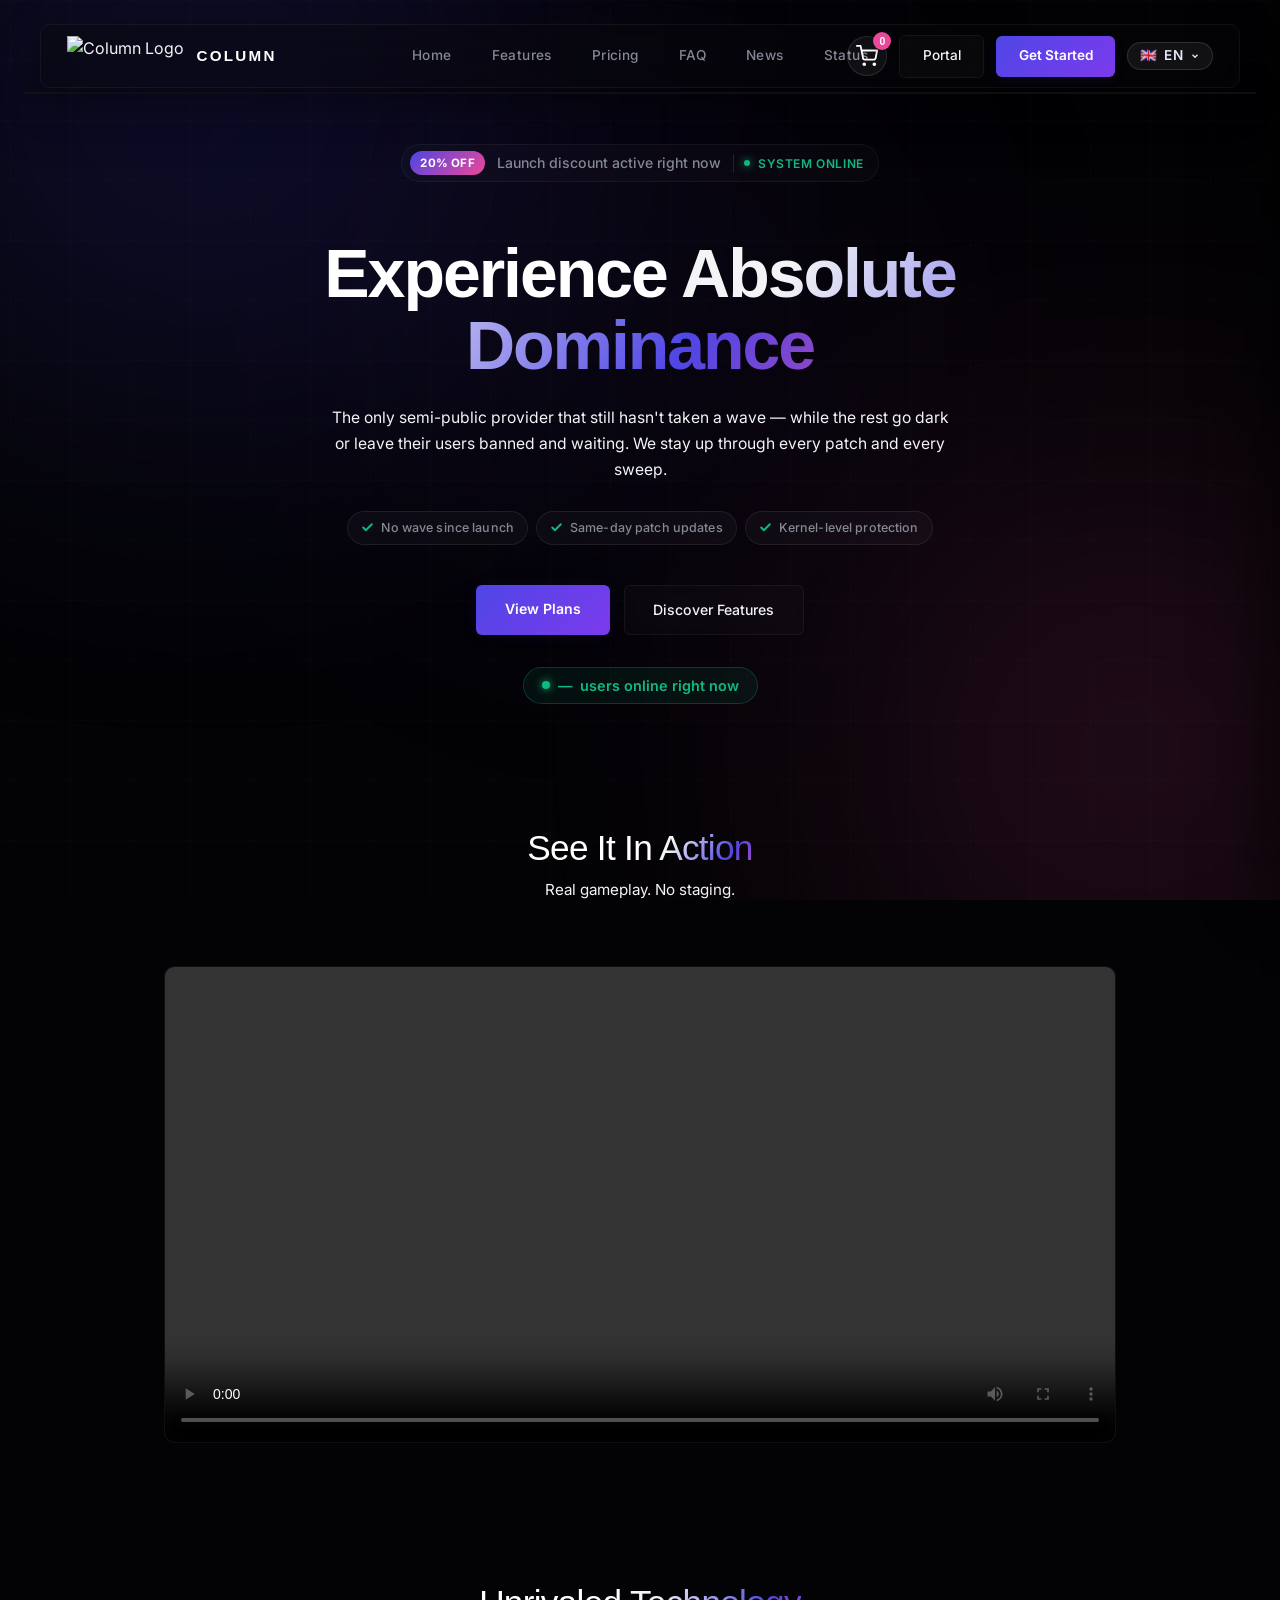
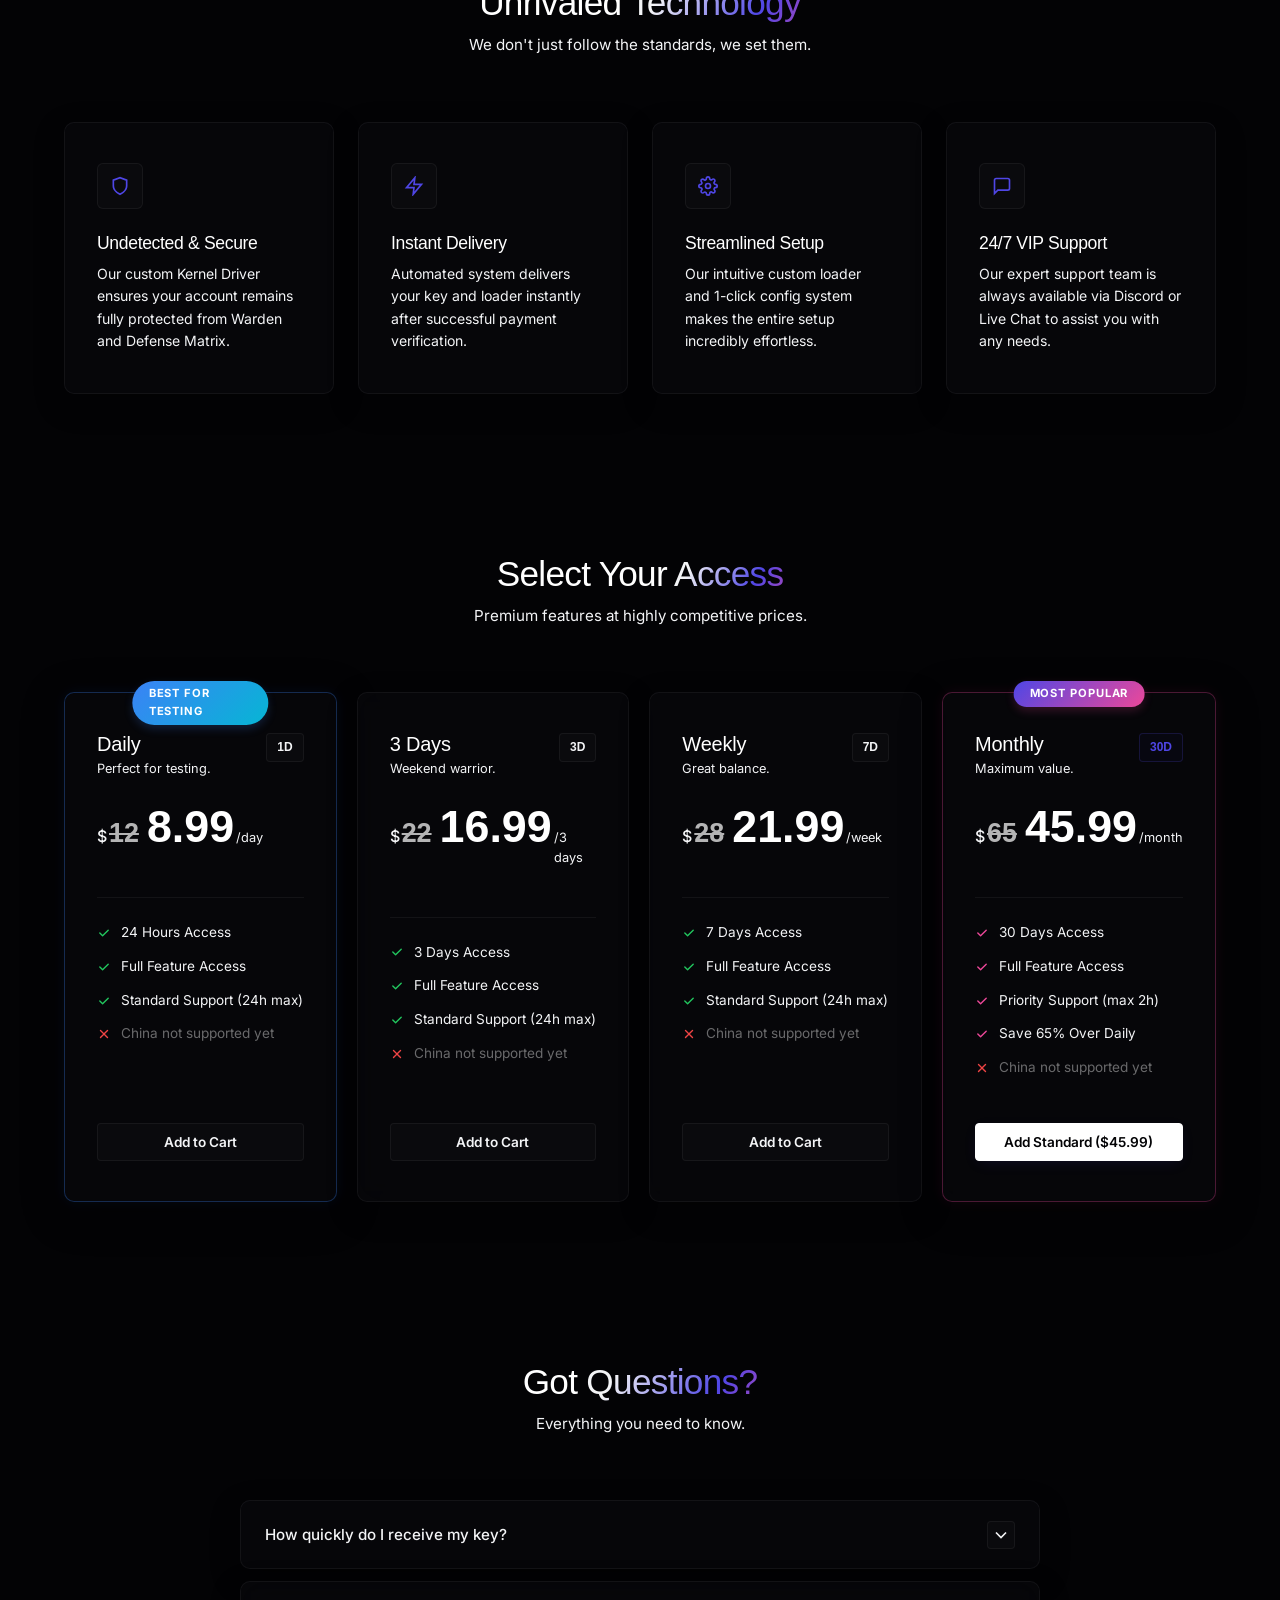
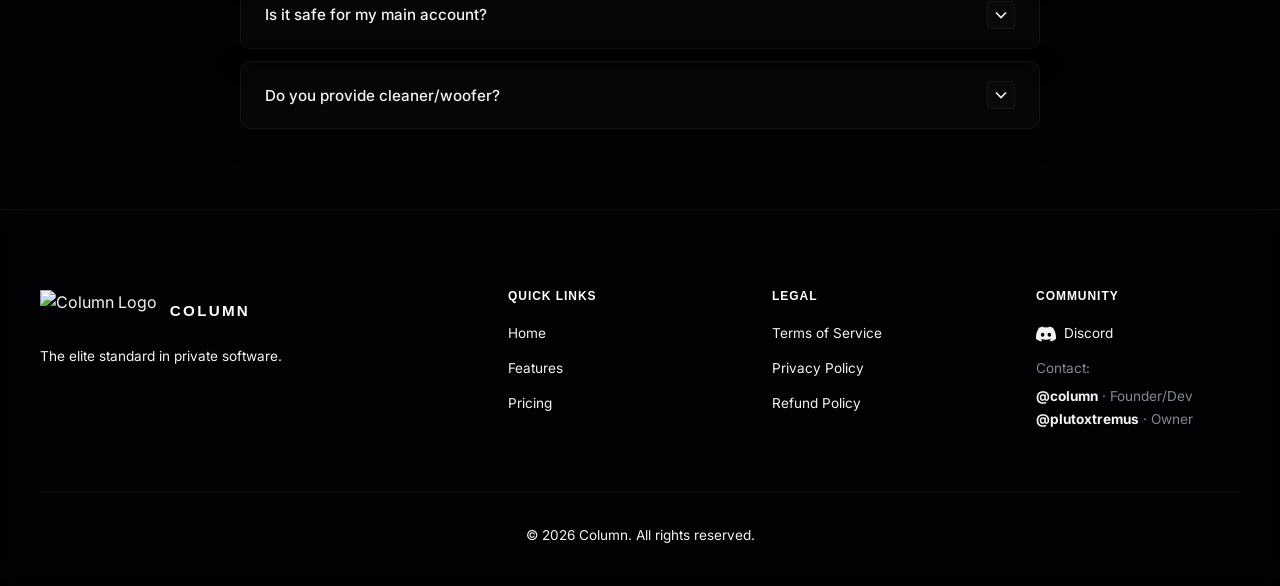
==== commit c29db0d6: "Hero: bust the CSS cache and tighten the copy block The proof chips shipped unstyled because index.h" ====
--- a/index.html
+++ b/index.html
@@ -19,7 +19,7 @@
     <link href="https://fonts.googleapis.com/css2?family=DM+Sans:ital,opsz,wght@0,9..40,300;0,9..40,400;0,9..40,500;0,9..40,600;0,9..40,700;0,9..40,800&family=Inter:wght@300;400;500;600;700&display=swap" rel="stylesheet">
     
     <link href="https://unpkg.com/aos@2.3.1/dist/aos.css" rel="stylesheet">
-    <link rel="stylesheet" href="style.css?v=6">
+    <link rel="stylesheet" href="style.css?v=7">
     <script src="security.js"></script>
 </head>
 <body>
@@ -131,18 +131,18 @@
                     </span>
                 </div>
                 <h1 class="hero-title" data-aos="fade-up" data-aos-duration="1000">Experience <span class="text-gradient">Absolute Dominance</span></h1>
-                <p class="hero-subtitle" data-aos="fade-up" data-aos-duration="1000" data-aos-delay="200">Column is currently the only semi-public provider that still hasn't taken a wave — while the rest go dark, roll back builds, or leave their users banned and waiting. We stay up through every patch and every ban sweep, backed by flawless predictive aiming and kernel-level security that holds.</p>
+                <p class="hero-subtitle" data-aos="fade-up" data-aos-duration="1000" data-aos-delay="200">The only semi-public provider that still hasn't taken a wave — while the rest go dark or leave their users banned and waiting. We stay up through every patch and every sweep.</p>
                 <div class="hero-proof" data-aos="fade-up" data-aos-duration="1000" data-aos-delay="300">
                     <span class="proof-chip">
-                        <svg viewBox="0 0 24 24" width="14" height="14" fill="none" stroke="currentColor" stroke-width="3" stroke-linecap="round" stroke-linejoin="round"><polyline points="20 6 9 17 4 12"></polyline></svg>
-                        No ban wave since launch
+                        <svg viewBox="0 0 24 24" width="13" height="13" fill="none" stroke="currentColor" stroke-width="3.5" stroke-linecap="round" stroke-linejoin="round"><polyline points="20 6 9 17 4 12"></polyline></svg>
+                        No wave since launch
                     </span>
                     <span class="proof-chip">
-                        <svg viewBox="0 0 24 24" width="14" height="14" fill="none" stroke="currentColor" stroke-width="3" stroke-linecap="round" stroke-linejoin="round"><polyline points="20 6 9 17 4 12"></polyline></svg>
-                        Same-day updates after every patch
+                        <svg viewBox="0 0 24 24" width="13" height="13" fill="none" stroke="currentColor" stroke-width="3.5" stroke-linecap="round" stroke-linejoin="round"><polyline points="20 6 9 17 4 12"></polyline></svg>
+                        Same-day patch updates
                     </span>
                     <span class="proof-chip">
-                        <svg viewBox="0 0 24 24" width="14" height="14" fill="none" stroke="currentColor" stroke-width="3" stroke-linecap="round" stroke-linejoin="round"><polyline points="20 6 9 17 4 12"></polyline></svg>
+                        <svg viewBox="0 0 24 24" width="13" height="13" fill="none" stroke="currentColor" stroke-width="3.5" stroke-linecap="round" stroke-linejoin="round"><polyline points="20 6 9 17 4 12"></polyline></svg>
                         Kernel-level protection
                     </span>
                 </div>
--- a/style.css
+++ b/style.css
@@ -531,33 +531,34 @@
 }
 
 .hero-subtitle {
-    font-size: 1.05rem;
+    font-size: 0.98rem;
     color: var(--text-secondary);
     margin-bottom: 1.75rem;
-    max-width: 560px;
-    line-height: 1.7;
+    max-width: 620px;
+    line-height: 1.65;
 }
 
 .hero-proof {
     display: flex;
     flex-wrap: wrap;
     justify-content: center;
-    gap: 10px;
-    max-width: 620px;
+    gap: 8px;
+    max-width: 660px;
     margin-bottom: 2.5rem;
 }
 
 .proof-chip {
     display: inline-flex;
     align-items: center;
-    gap: 8px;
-    padding: 6px 14px;
-    background: rgba(255, 255, 255, 0.02);
-    border: 1px solid rgba(255, 255, 255, 0.06);
+    gap: 7px;
+    padding: 6px 13px;
+    background: rgba(255, 255, 255, 0.03);
+    border: 1px solid rgba(255, 255, 255, 0.08);
     border-radius: 99px;
-    font-size: 0.82rem;
+    font-size: 0.78rem;
     font-weight: 500;
-    color: var(--text-secondary);
+    letter-spacing: 0.01em;
+    color: var(--text-muted);
     backdrop-filter: blur(10px);
     white-space: nowrap;
 }
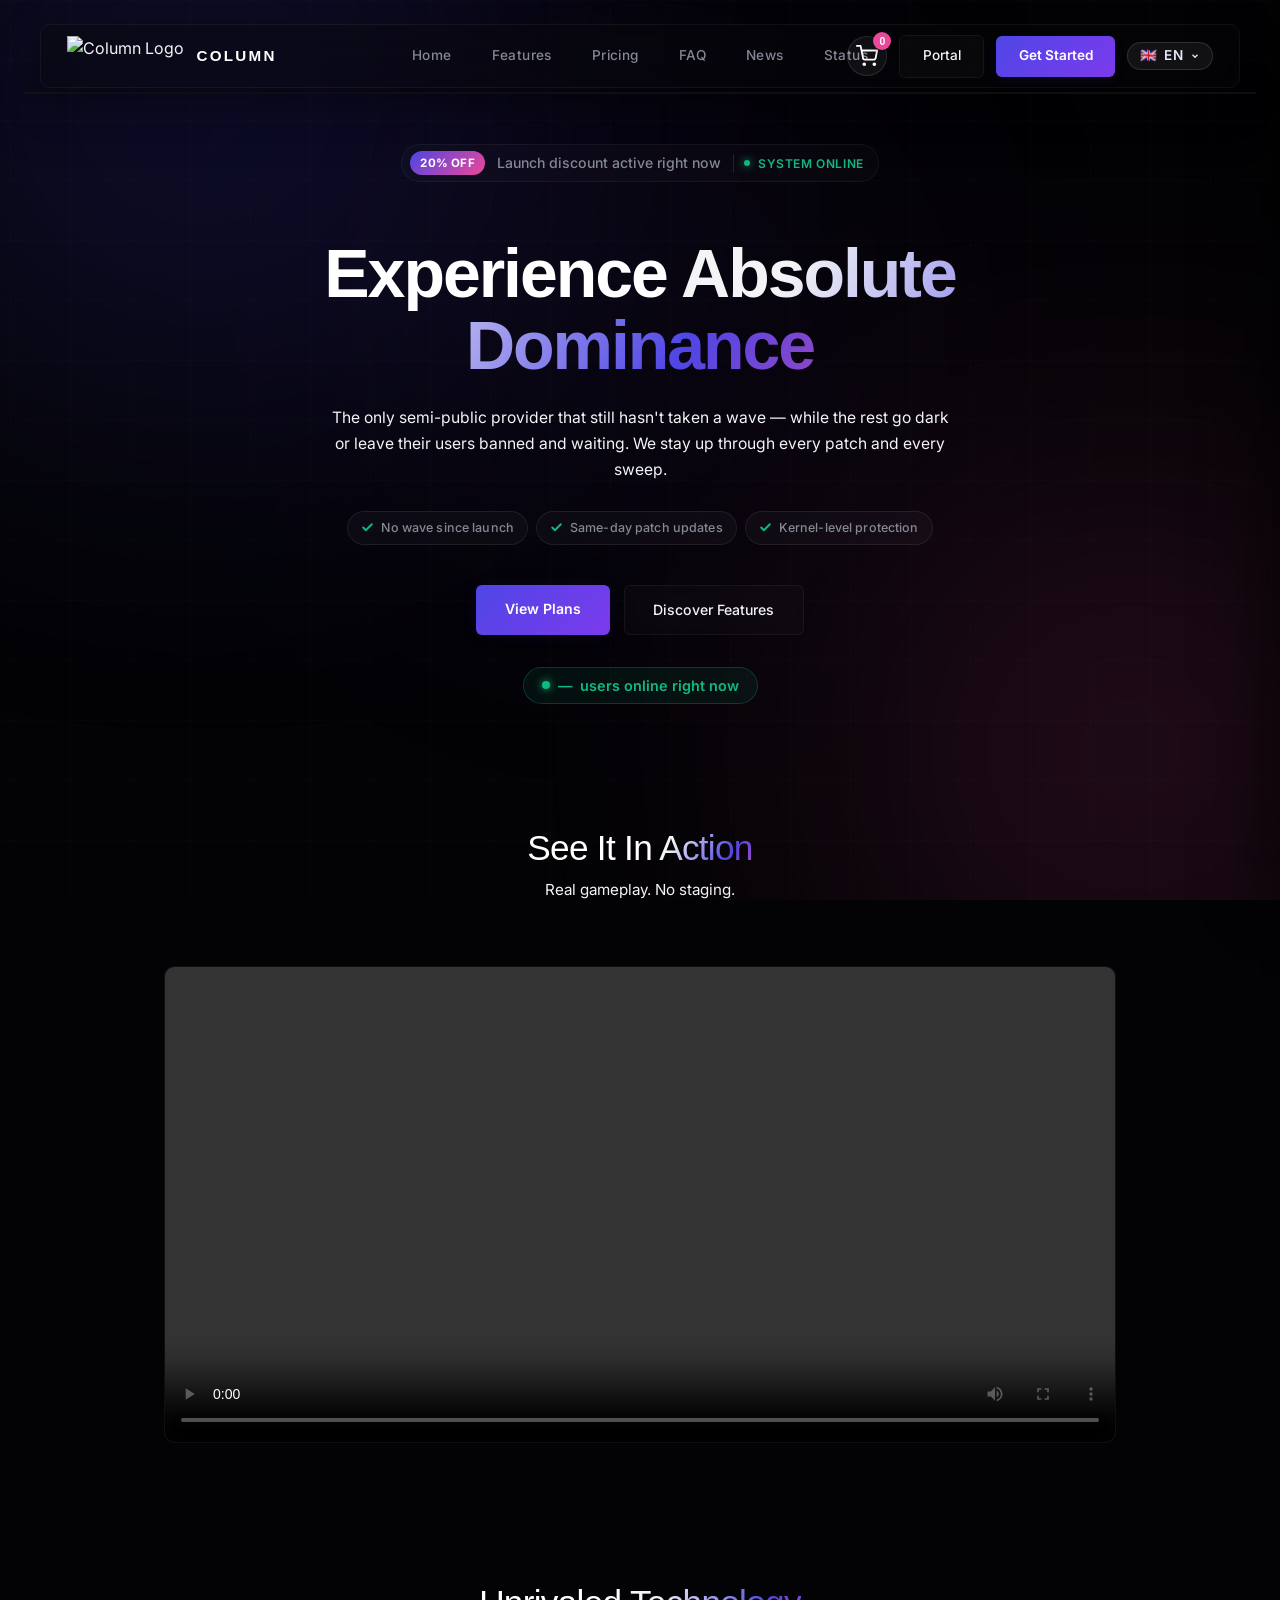
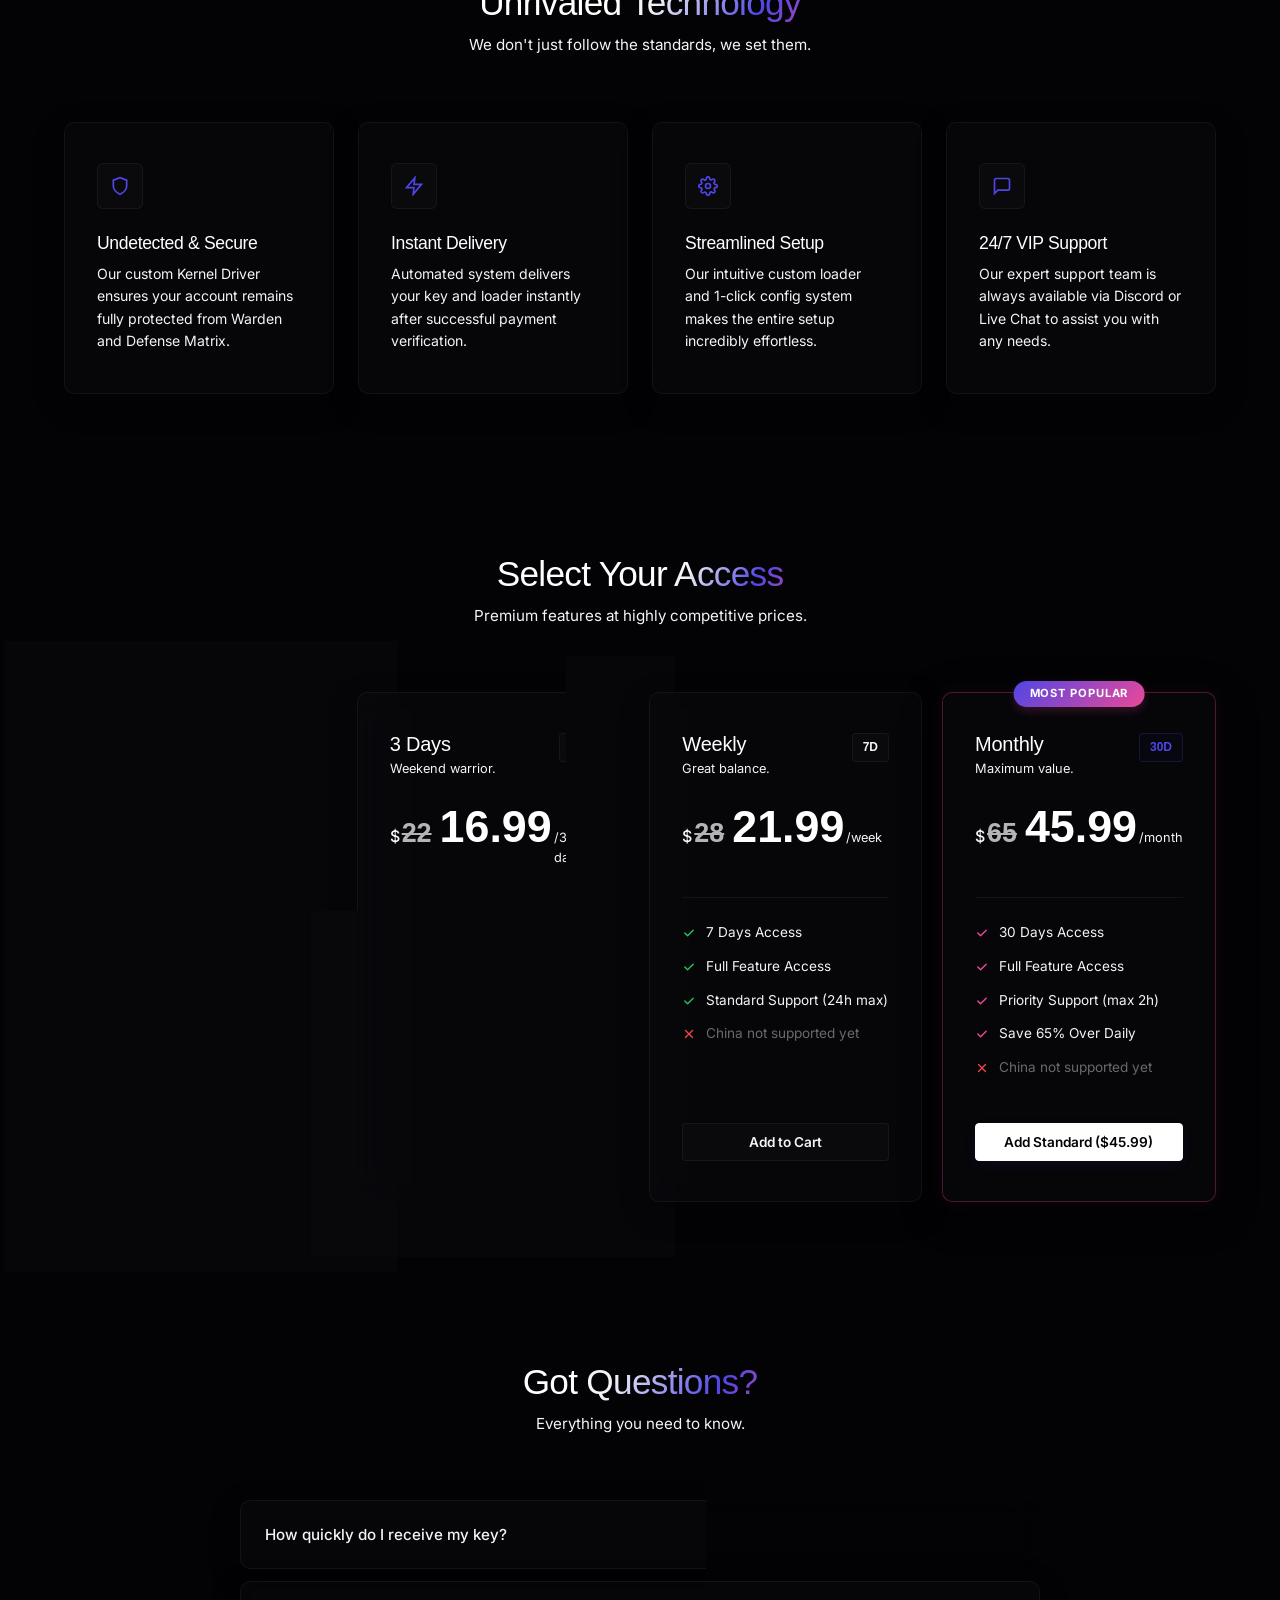
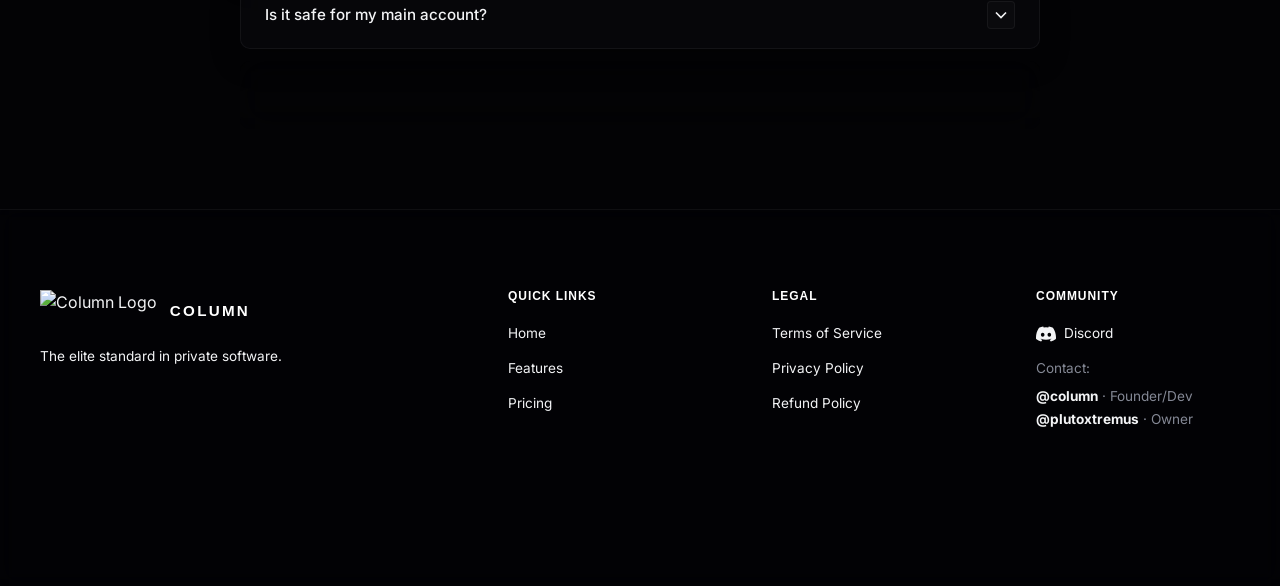
==== commit 4d7cff32: "Hide KeyAuth credentials: proxy online counter through worker Removed OWNER_ID and APP_NAME from the" ====
--- a/index.html
+++ b/index.html
@@ -159,24 +159,11 @@
                 </div>
                 <script>
                 (function() {
-                    const OWNER_ID = "msmJ8x5So5";
-                    const APP_NAME = "column ow";
-                    const API_URL = "https://keyauth.win/api/1.2/";
                     async function loadOnline() {
                         try {
-                            const r1 = await fetch(`${API_URL}?type=init&ver=1.0&name=${encodeURIComponent(APP_NAME)}&ownerid=${OWNER_ID}`);
-                            const d1 = await r1.json();
-                            if (!d1.success) return;
-                            const r2 = await fetch(`${API_URL}?type=fetchOnline&sessionid=${d1.sessionid}&name=${encodeURIComponent(APP_NAME)}&ownerid=${OWNER_ID}`);
-                            const d2 = await r2.json();
+                            const d = await fetch('https://api.column.wtf/online').then(r => r.json());
                             const el = document.getElementById('hero-online-count');
-                            if (el && d2.success) {
-                                if (Array.isArray(d2.users)) {
-                                    el.textContent = d2.users.length;
-                                } else if (d2.count !== undefined) {
-                                    el.textContent = d2.count;
-                                }
-                            }
+                            if (el && d.count !== null && d.count !== undefined) el.textContent = d.count;
                         } catch(e) {}
                     }
                     loadOnline();
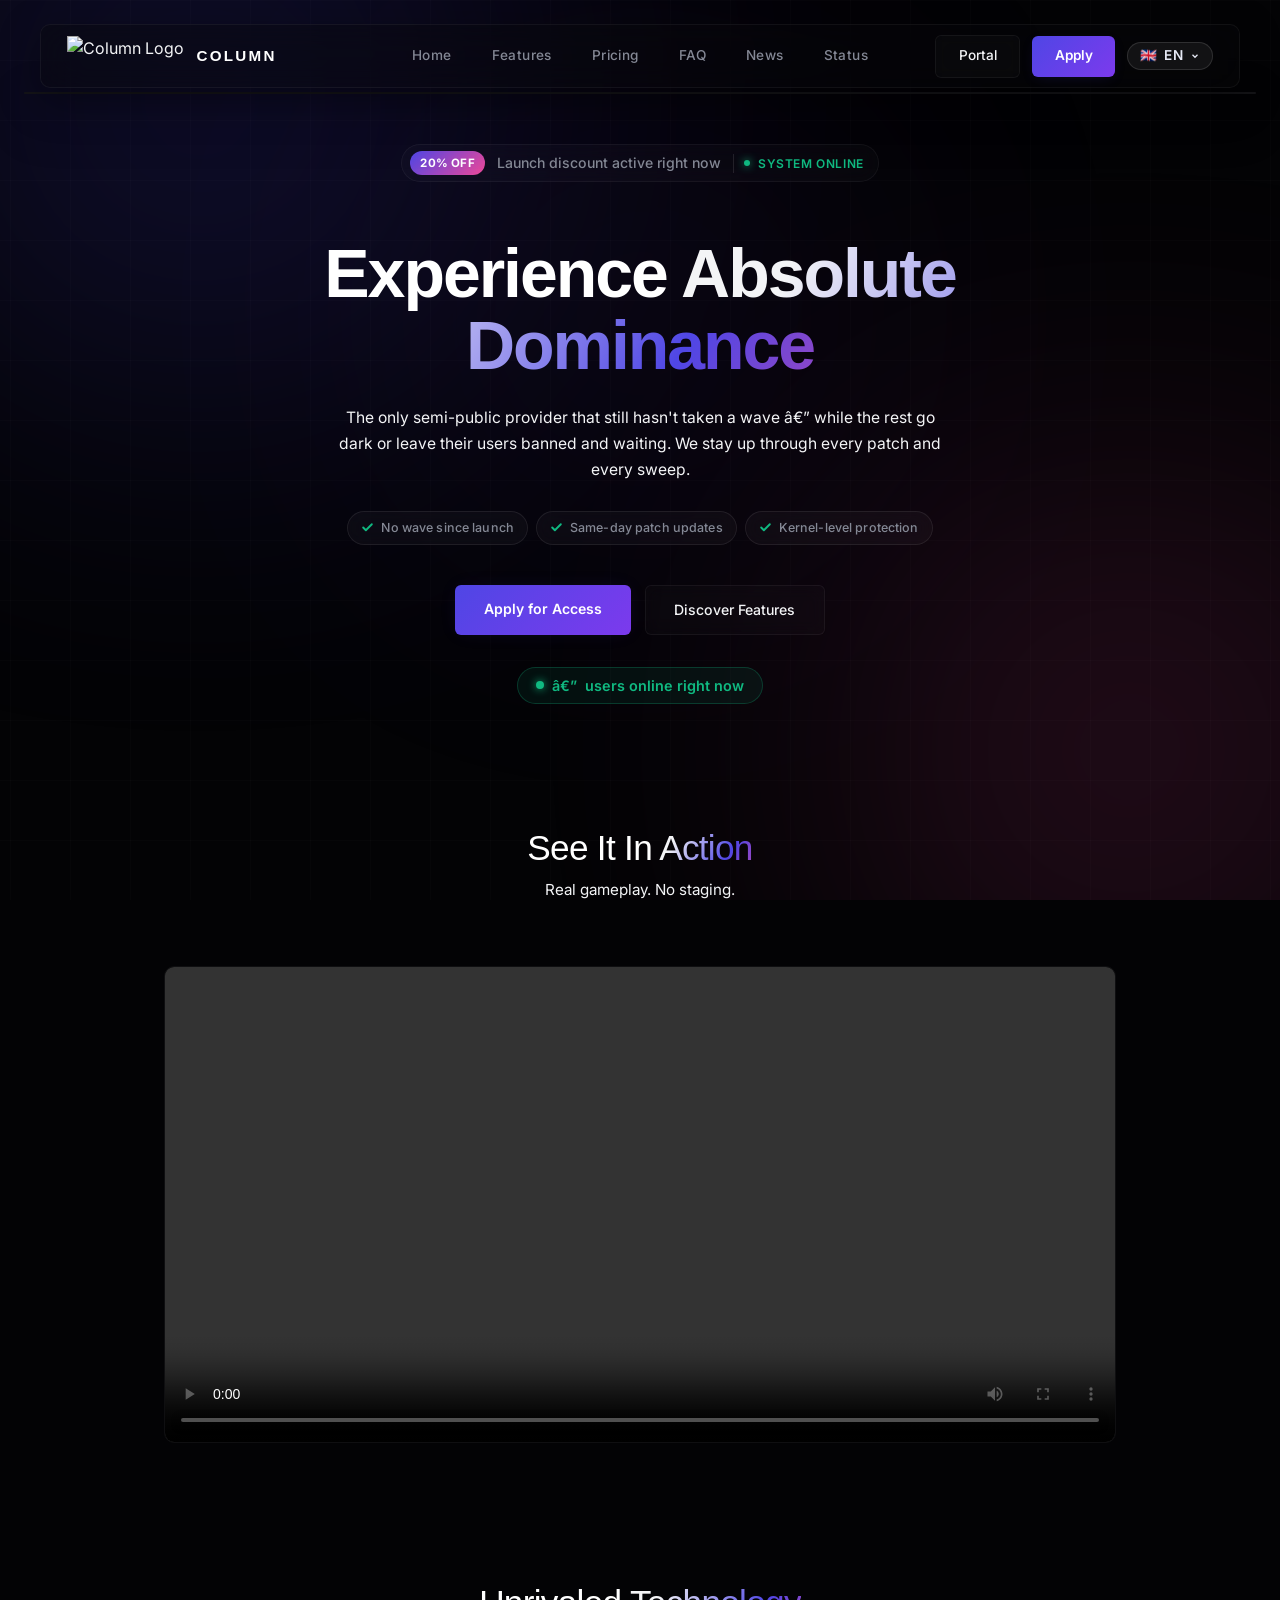
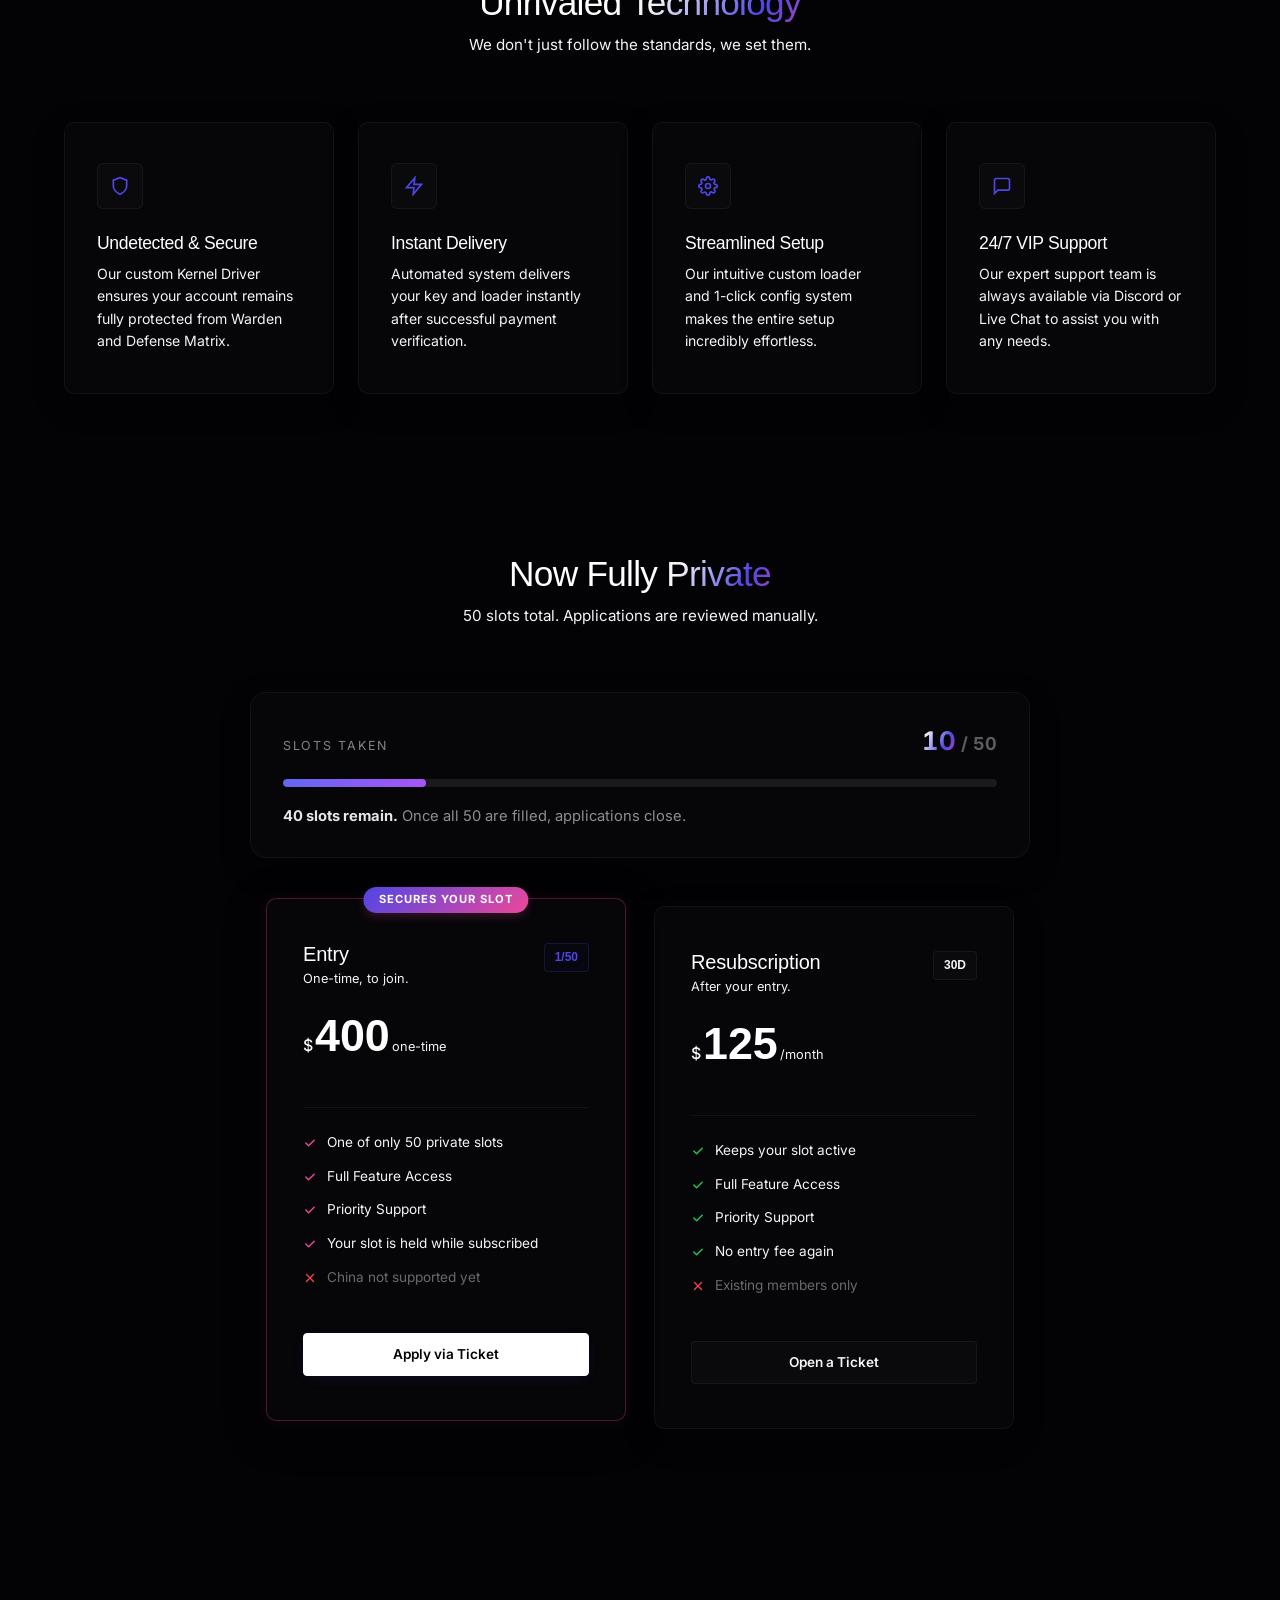
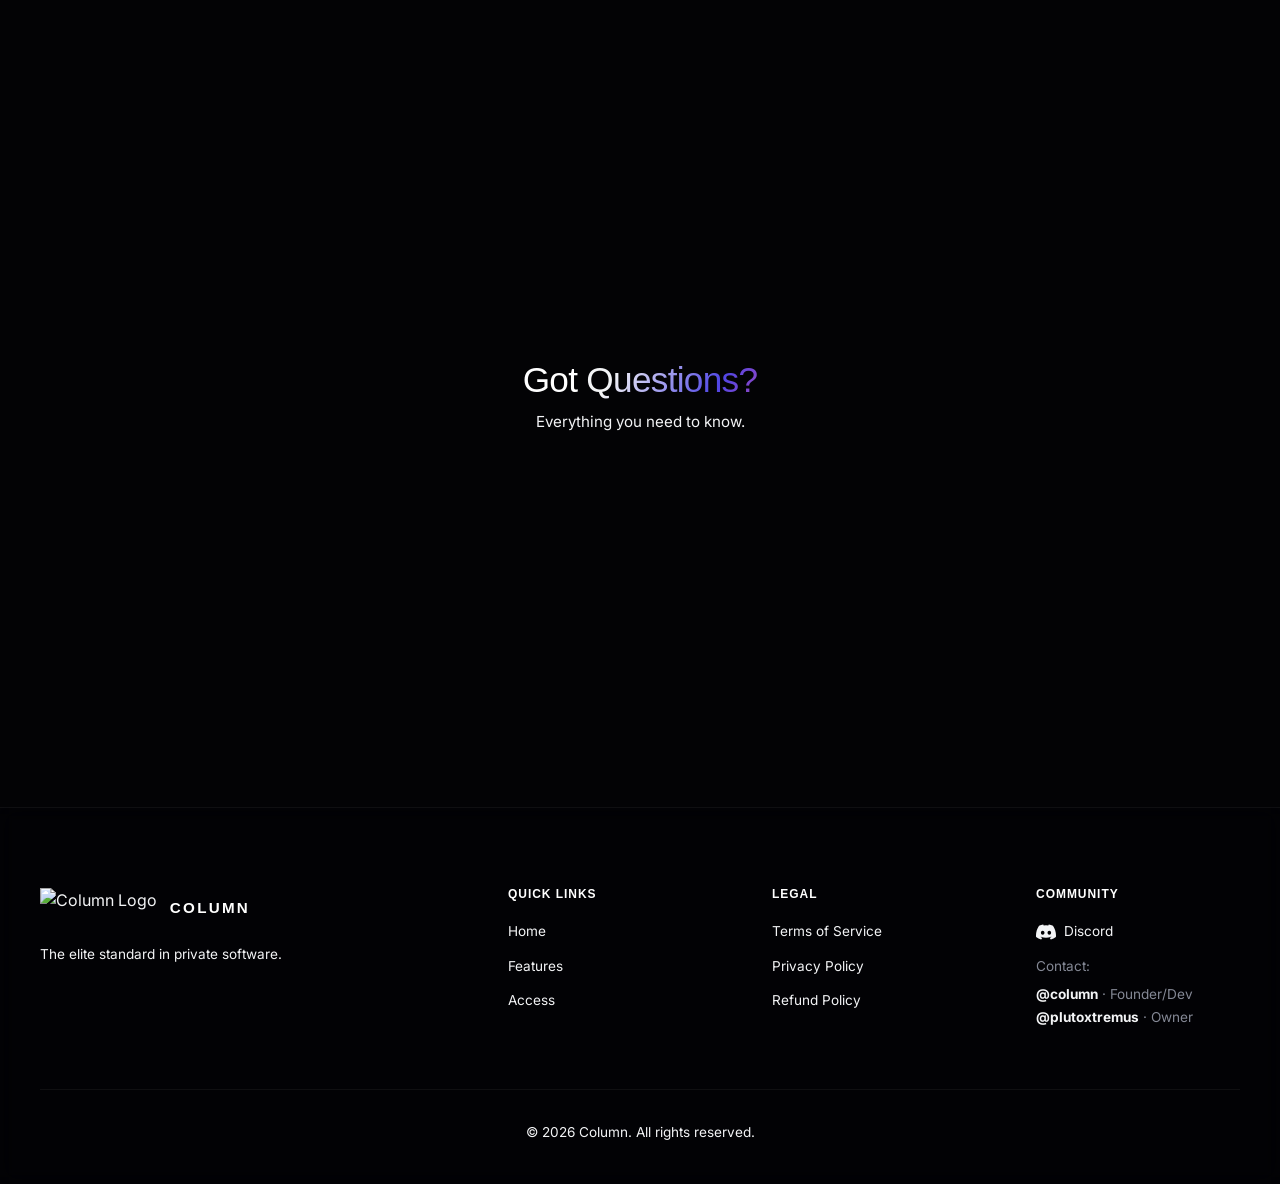
==== commit 3bee4776: "Switch to fully private access model Replace the open Daily/3-Day/Weekly/Monthly plans with a privat" ====
--- a/index.html
+++ b/index.html
@@ -1,4 +1,4 @@
-<!DOCTYPE html>
+﻿<!DOCTYPE html>
 <html lang="en">
 <head>
     <meta charset="UTF-8">
@@ -11,7 +11,7 @@
     <meta property="og:image" content="https://raw.githubusercontent.com/columnndev/column/main/logo.png">
     <meta property="og:url" content="https://columnndev.github.io/column/">
     <meta name="theme-color" content="#4f46e5">
-    <meta name="description" content="Column - Elevate your gameplay. Get the best pricing for Daily, Weekly, and Monthly access.">
+    <meta name="description" content="Column - Fully private Overwatch 2 enhancement. 50 slots total, applications reviewed manually.">
     
     <!-- Premium Fonts -->
     <link rel="preconnect" href="https://fonts.googleapis.com">
@@ -70,12 +70,12 @@
                 <a href="status.html">Status</a>
             </nav>
             <div class="nav-actions">
-                <button id="cart-toggle" class="btn-icon" aria-label="Cart">
+                <button id="cart-toggle" class="btn-icon" aria-label="Cart" style="display:none">
                     <svg viewBox="0 0 24 24" width="22" height="22" stroke="currentColor" stroke-width="2" fill="none" stroke-linecap="round" stroke-linejoin="round"><circle cx="9" cy="21" r="1"></circle><circle cx="20" cy="21" r="1"></circle><path d="M1 1h4l2.68 13.39a2 2 0 0 0 2 1.61h9.72a2 2 0 0 0 2-1.61L23 6H6"></path></svg>
                     <span id="cart-badge" class="badge-count">0</span>
                 </button>
                 <a href="login.html" class="btn-secondary desktop-only">Portal</a>
-                <a href="#pricing" class="btn-primary desktop-only">Get Started</a>
+                <a href="#pricing" class="btn-primary desktop-only">Apply</a>
                 <button id="mobile-menu-toggle" class="btn-icon mobile-only" aria-label="Menu">
                     <svg viewBox="0 0 24 24" width="24" height="24" stroke="currentColor" stroke-width="2" fill="none"><line x1="3" y1="12" x2="21" y2="12"></line><line x1="3" y1="6" x2="21" y2="6"></line><line x1="3" y1="18" x2="21" y2="18"></line></svg>
                 </button>
@@ -87,7 +87,7 @@
     <div id="mobile-menu" class="mobile-menu">
         <a href="#home" class="mobile-link">Home</a>
         <a href="#features" class="mobile-link">Features</a>
-        <a href="#pricing" class="mobile-link">Pricing</a>
+        <a href="#pricing" class="mobile-link">Access</a>
         <a href="#faq" class="mobile-link">FAQ</a>
         <a href="news.html" class="mobile-link">News</a>
         <a href="status.html" class="mobile-link">Status</a>
@@ -95,7 +95,7 @@
     </div>
 
     <!-- Cart Sidebar -->
-    <div id="cart-sidebar" class="cart-sidebar">
+    <div id="cart-sidebar" class="cart-sidebar" style="display:none">
         <div class="cart-header">
             <h2>Your Cart</h2>
             <button id="close-cart" class="btn-icon" aria-label="Close Cart">
@@ -113,7 +113,7 @@
             <button id="checkout-btn" class="btn-primary btn-block btn-checkout" disabled>Checkout</button>
         </div>
     </div>
-    <div id="cart-overlay" class="cart-overlay"></div>
+    <div id="cart-overlay" class="cart-overlay" style="display:none"></div>
 
     <!-- Toast Notifications -->
     <div id="toast-container" class="toast-container"></div>
@@ -131,7 +131,7 @@
                     </span>
                 </div>
                 <h1 class="hero-title" data-aos="fade-up" data-aos-duration="1000">Experience <span class="text-gradient">Absolute Dominance</span></h1>
-                <p class="hero-subtitle" data-aos="fade-up" data-aos-duration="1000" data-aos-delay="200">The only semi-public provider that still hasn't taken a wave — while the rest go dark or leave their users banned and waiting. We stay up through every patch and every sweep.</p>
+                <p class="hero-subtitle" data-aos="fade-up" data-aos-duration="1000" data-aos-delay="200">The only semi-public provider that still hasn't taken a wave â€” while the rest go dark or leave their users banned and waiting. We stay up through every patch and every sweep.</p>
                 <div class="hero-proof" data-aos="fade-up" data-aos-duration="1000" data-aos-delay="300">
                     <span class="proof-chip">
                         <svg viewBox="0 0 24 24" width="13" height="13" fill="none" stroke="currentColor" stroke-width="3.5" stroke-linecap="round" stroke-linejoin="round"><polyline points="20 6 9 17 4 12"></polyline></svg>
@@ -147,14 +147,14 @@
                     </span>
                 </div>
                 <div class="hero-cta" data-aos="fade-up" data-aos-duration="1000" data-aos-delay="400">
-                    <a href="#pricing" class="btn-primary btn-large btn-glow">View Plans</a>
+                    <a href="#pricing" class="btn-primary btn-large btn-glow">Apply for Access</a>
                     <a href="#features" class="btn-secondary btn-large">Discover Features</a>
                 </div>
                 <!-- Live online counter -->
                 <div data-aos="fade-up" data-aos-duration="1000" data-aos-delay="600" style="margin-top: 2rem; display: flex; align-items: center; gap: 10px; justify-content: center;">
                     <span style="display:inline-flex;align-items:center;gap:8px;background:rgba(16,185,129,0.08);border:1px solid rgba(16,185,129,0.25);border-radius:999px;padding:6px 18px;font-size:0.9rem;color:#10b981;font-weight:600;">
                         <span id="hero-online-dot" style="width:8px;height:8px;border-radius:50%;background:#10b981;box-shadow:0 0 8px #10b981;display:inline-block;animation:pulse-dot 2s infinite;"></span>
-                        <span id="hero-online-count">—</span> users online right now
+                        <span id="hero-online-count">â€”</span> users online right now
                     </span>
                 </div>
                 <script>
@@ -234,119 +234,100 @@
             </div>
         </section>
 
-        <!-- Pricing Section -->
+        <!-- Private Access Section -->
         <section id="pricing" class="pricing-section">
             <div class="section-header">
-                <h2 class="section-title">Select Your <span class="text-gradient">Access</span></h2>
-                <p class="section-subtitle">Premium features at highly competitive prices.</p>
-            </div>
-            
-            <div class="pricing-container">
-                <!-- Daily Plan -->
-                <div class="pricing-card trial glass-panel" id="card-daily" data-aos="fade-up" data-aos-delay="100">
-                    <div class="trial-tag">BEST FOR TESTING</div>
+                <h2 class="section-title">Now Fully <span class="text-gradient">Private</span></h2>
+                <p class="section-subtitle">50 slots total. Applications are reviewed manually.</p>
+            </div>
+
+            <!-- Slot counter -->
+            <div class="glass-panel" style="max-width: 780px; margin: 0 auto 3rem; padding: 1.75rem 2rem; border-radius: 16px;" data-aos="fade-up" data-aos-duration="800">
+                <div style="display: flex; align-items: baseline; justify-content: space-between; gap: 1rem; flex-wrap: wrap; margin-bottom: 1.1rem;">
+                    <span style="font-size: 0.78rem; letter-spacing: 0.14em; text-transform: uppercase; color: rgba(255,255,255,0.5);">Slots taken</span>
+                    <span style="font-size: 1.6rem; font-weight: 700; font-variant-numeric: tabular-nums;"><span class="text-gradient">10</span><span style="color: rgba(255,255,255,0.35); font-size: 0.7em;"> / 50</span></span>
+                </div>
+                <div style="height: 8px; border-radius: 99px; background: rgba(255,255,255,0.08); overflow: hidden;">
+                    <div style="height: 100%; width: 20%; border-radius: 99px; background: linear-gradient(90deg, #6366f1, #a855f7);"></div>
+                </div>
+                <p style="margin: 1.1rem 0 0; font-size: 0.92rem; color: rgba(255,255,255,0.55);">
+                    <strong style="color: rgba(255,255,255,0.9);">40 slots remain.</strong>
+                    Once all 50 are filled, applications close.
+                </p>
+            </div>
+
+            <div class="pricing-container pricing-private">
+                <!-- Entry -->
+                <div class="pricing-card popular glass-panel" id="card-entry" data-aos="fade-up" data-aos-delay="100">
+                    <div class="popular-tag">SECURES YOUR SLOT</div>
                     <div class="card-glow"></div>
                     <div class="card-content">
                         <div class="plan-header">
                             <div>
-                                <h3 class="plan-name">Daily</h3>
-                                <p class="plan-desc">Perfect for testing.</p>
+                                <h3 class="plan-name">Entry</h3>
+                                <p class="plan-desc">One-time, to join.</p>
                             </div>
-                            <div class="plan-icon-badge">1D</div>
+                            <div class="plan-icon-badge accent">1/50</div>
                         </div>
                         <div class="plan-price">
-                            <span class="currency">$</span><span class="amount"><s style="font-size: 0.6em; opacity: 0.7; margin-right: 8px;">12</s>8.99</span><span class="period">/day</span>
+                            <span class="currency">$</span><span class="amount">400</span><span class="period">one-time</span>
                         </div>
                         <div class="divider"></div>
                         <ul class="plan-features">
-                            <li><svg viewBox="0 0 20 20"><path d="M16.707 5.293a1 1 0 010 1.414l-8 8a1 1 0 01-1.414 0l-4-4a1 1 0 011.414-1.414L8 12.586l7.293-7.293a1 1 0 011.414 0z"/></svg> 24 Hours Access</li>
-                            <li><svg viewBox="0 0 20 20"><path d="M16.707 5.293a1 1 0 010 1.414l-8 8a1 1 0 01-1.414 0l-4-4a1 1 0 011.414-1.414L8 12.586l7.293-7.293a1 1 0 011.414 0z"/></svg> Full Feature Access</li>
-                            <li><svg viewBox="0 0 20 20"><path d="M16.707 5.293a1 1 0 010 1.414l-8 8a1 1 0 01-1.414 0l-4-4a1 1 0 011.414-1.414L8 12.586l7.293-7.293a1 1 0 011.414 0z"/></svg> Standard Support (24h max)</li>
+                            <li><svg viewBox="0 0 20 20" class="accent-svg"><path d="M16.707 5.293a1 1 0 010 1.414l-8 8a1 1 0 01-1.414 0l-4-4a1 1 0 011.414-1.414L8 12.586l7.293-7.293a1 1 0 011.414 0z"/></svg> One of only 50 private slots</li>
+                            <li><svg viewBox="0 0 20 20" class="accent-svg"><path d="M16.707 5.293a1 1 0 010 1.414l-8 8a1 1 0 01-1.414 0l-4-4a1 1 0 011.414-1.414L8 12.586l7.293-7.293a1 1 0 011.414 0z"/></svg> Full Feature Access</li>
+                            <li><svg viewBox="0 0 20 20" class="accent-svg"><path d="M16.707 5.293a1 1 0 010 1.414l-8 8a1 1 0 01-1.414 0l-4-4a1 1 0 011.414-1.414L8 12.586l7.293-7.293a1 1 0 011.414 0z"/></svg> Priority Support</li>
+                            <li><svg viewBox="0 0 20 20" class="accent-svg"><path d="M16.707 5.293a1 1 0 010 1.414l-8 8a1 1 0 01-1.414 0l-4-4a1 1 0 011.414-1.414L8 12.586l7.293-7.293a1 1 0 011.414 0z"/></svg> Your slot is held while subscribed</li>
                             <li style="color: rgba(255,255,255,0.4);"><svg viewBox="0 0 20 20" style="fill: #ef4444;"><path d="M4.293 4.293a1 1 0 011.414 0L10 8.586l4.293-4.293a1 1 0 111.414 1.414L11.414 10l4.293 4.293a1 1 0 01-1.414 1.414L10 11.414l-4.293 4.293a1 1 0 01-1.414-1.414L8.586 10 4.293 5.707a1 1 0 010-1.414z"/></svg> China not supported yet</li>
                         </ul>
-                        <button class="btn-purchase add-to-cart" data-id="daily" data-name="Daily Plan" data-price="8.99">Add to Cart</button>
-                    </div>
-                </div>
-
-                <!-- 3-Day Plan -->
-                <div class="pricing-card glass-panel" id="card-3day" data-aos="fade-up" data-aos-delay="150">
+                        <a href="https://discord.gg/ybzqWHPaFH" target="_blank" rel="noopener" class="btn-primary btn-purchase" style="display: block; text-align: center; text-decoration: none;">Apply via Ticket</a>
+                    </div>
+                </div>
+
+                <!-- Resubscription -->
+                <div class="pricing-card glass-panel" id="card-resub" data-aos="fade-up" data-aos-delay="200">
                     <div class="card-glow"></div>
                     <div class="card-content">
                         <div class="plan-header">
                             <div>
-                                <h3 class="plan-name">3 Days</h3>
-                                <p class="plan-desc">Weekend warrior.</p>
+                                <h3 class="plan-name">Resubscription</h3>
+                                <p class="plan-desc">After your entry.</p>
                             </div>
-                            <div class="plan-icon-badge">3D</div>
+                            <div class="plan-icon-badge">30D</div>
                         </div>
                         <div class="plan-price">
-                            <span class="currency">$</span><span class="amount"><s style="font-size: 0.6em; opacity: 0.7; margin-right: 8px;">22</s>16.99</span><span class="period">/3 days</span>
+                            <span class="currency">$</span><span class="amount">125</span><span class="period">/month</span>
                         </div>
                         <div class="divider"></div>
                         <ul class="plan-features">
-                            <li><svg viewBox="0 0 20 20"><path d="M16.707 5.293a1 1 0 010 1.414l-8 8a1 1 0 01-1.414 0l-4-4a1 1 0 011.414-1.414L8 12.586l7.293-7.293a1 1 0 011.414 0z"/></svg> 3 Days Access</li>
+                            <li><svg viewBox="0 0 20 20"><path d="M16.707 5.293a1 1 0 010 1.414l-8 8a1 1 0 01-1.414 0l-4-4a1 1 0 011.414-1.414L8 12.586l7.293-7.293a1 1 0 011.414 0z"/></svg> Keeps your slot active</li>
                             <li><svg viewBox="0 0 20 20"><path d="M16.707 5.293a1 1 0 010 1.414l-8 8a1 1 0 01-1.414 0l-4-4a1 1 0 011.414-1.414L8 12.586l7.293-7.293a1 1 0 011.414 0z"/></svg> Full Feature Access</li>
-                            <li><svg viewBox="0 0 20 20"><path d="M16.707 5.293a1 1 0 010 1.414l-8 8a1 1 0 01-1.414 0l-4-4a1 1 0 011.414-1.414L8 12.586l7.293-7.293a1 1 0 011.414 0z"/></svg> Standard Support (24h max)</li>
-                            <li style="color: rgba(255,255,255,0.4);"><svg viewBox="0 0 20 20" style="fill: #ef4444;"><path d="M4.293 4.293a1 1 0 011.414 0L10 8.586l4.293-4.293a1 1 0 111.414 1.414L11.414 10l4.293 4.293a1 1 0 01-1.414 1.414L10 11.414l-4.293 4.293a1 1 0 01-1.414-1.414L8.586 10 4.293 5.707a1 1 0 010-1.414z"/></svg> China not supported yet</li>
+                            <li><svg viewBox="0 0 20 20"><path d="M16.707 5.293a1 1 0 010 1.414l-8 8a1 1 0 01-1.414 0l-4-4a1 1 0 011.414-1.414L8 12.586l7.293-7.293a1 1 0 011.414 0z"/></svg> Priority Support</li>
+                            <li><svg viewBox="0 0 20 20"><path d="M16.707 5.293a1 1 0 010 1.414l-8 8a1 1 0 01-1.414 0l-4-4a1 1 0 011.414-1.414L8 12.586l7.293-7.293a1 1 0 011.414 0z"/></svg> No entry fee again</li>
+                            <li style="color: rgba(255,255,255,0.4);"><svg viewBox="0 0 20 20" style="fill: #ef4444;"><path d="M4.293 4.293a1 1 0 011.414 0L10 8.586l4.293-4.293a1 1 0 111.414 1.414L11.414 10l4.293 4.293a1 1 0 01-1.414 1.414L10 11.414l-4.293 4.293a1 1 0 01-1.414-1.414L8.586 10 4.293 5.707a1 1 0 010-1.414z"/></svg> Existing members only</li>
                         </ul>
-                        <button class="btn-purchase add-to-cart" data-id="3day" data-name="3 Days Plan" data-price="16.99">Add to Cart</button>
-                    </div>
-                </div>
-
-                <!-- Weekly Plan -->
-                <div class="pricing-card glass-panel" id="card-weekly" data-aos="fade-up" data-aos-delay="200">
-                    <div class="card-glow"></div>
-                    <div class="card-content">
-                        <div class="plan-header">
-                            <div>
-                                <h3 class="plan-name">Weekly</h3>
-                                <p class="plan-desc">Great balance.</p>
-                            </div>
-                            <div class="plan-icon-badge">7D</div>
-                        </div>
-                        <div class="plan-price">
-                            <span class="currency">$</span><span class="amount"><s style="font-size: 0.6em; opacity: 0.7; margin-right: 8px;">28</s>21.99</span><span class="period">/week</span>
-                        </div>
-                        <div class="divider"></div>
-                        <ul class="plan-features">
-                            <li><svg viewBox="0 0 20 20"><path d="M16.707 5.293a1 1 0 010 1.414l-8 8a1 1 0 01-1.414 0l-4-4a1 1 0 011.414-1.414L8 12.586l7.293-7.293a1 1 0 011.414 0z"/></svg> 7 Days Access</li>
-                            <li><svg viewBox="0 0 20 20"><path d="M16.707 5.293a1 1 0 010 1.414l-8 8a1 1 0 01-1.414 0l-4-4a1 1 0 011.414-1.414L8 12.586l7.293-7.293a1 1 0 011.414 0z"/></svg> Full Feature Access</li>
-                            <li><svg viewBox="0 0 20 20"><path d="M16.707 5.293a1 1 0 010 1.414l-8 8a1 1 0 01-1.414 0l-4-4a1 1 0 011.414-1.414L8 12.586l7.293-7.293a1 1 0 011.414 0z"/></svg> Standard Support (24h max)</li>
-                            <li style="color: rgba(255,255,255,0.4);"><svg viewBox="0 0 20 20" style="fill: #ef4444;"><path d="M4.293 4.293a1 1 0 011.414 0L10 8.586l4.293-4.293a1 1 0 111.414 1.414L11.414 10l4.293 4.293a1 1 0 01-1.414 1.414L10 11.414l-4.293 4.293a1 1 0 01-1.414-1.414L8.586 10 4.293 5.707a1 1 0 010-1.414z"/></svg> China not supported yet</li>
-                        </ul>
-                        <button class="btn-purchase add-to-cart" data-id="weekly" data-name="Weekly Plan" data-price="21.99">Add to Cart</button>
-                    </div>
-                </div>
-
-                <!-- Monthly Plan -->
-                <div class="pricing-card popular glass-panel" id="card-monthly" data-aos="fade-up" data-aos-delay="300">
-                    <div class="popular-tag">MOST POPULAR</div>
-                    <div class="card-glow"></div>
-                    <div class="card-content">
-                        <div class="plan-header">
-                            <div>
-                                <h3 class="plan-name">Monthly</h3>
-                                <p class="plan-desc">Maximum value.</p>
-                            </div>
-                            <div class="plan-icon-badge accent">30D</div>
-                        </div>
-                        <div class="plan-price">
-                            <span class="currency">$</span><span class="amount"><s style="font-size: 0.6em; opacity: 0.7; margin-right: 8px;">65</s>45.99</span><span class="period">/month</span>
-                        </div>
-                        <div class="divider"></div>
-                        <ul class="plan-features">
-                            <li><svg viewBox="0 0 20 20" class="accent-svg"><path d="M16.707 5.293a1 1 0 010 1.414l-8 8a1 1 0 01-1.414 0l-4-4a1 1 0 011.414-1.414L8 12.586l7.293-7.293a1 1 0 011.414 0z"/></svg> 30 Days Access</li>
-                            <li><svg viewBox="0 0 20 20" class="accent-svg"><path d="M16.707 5.293a1 1 0 010 1.414l-8 8a1 1 0 01-1.414 0l-4-4a1 1 0 011.414-1.414L8 12.586l7.293-7.293a1 1 0 011.414 0z"/></svg> Full Feature Access</li>
-                            <li><svg viewBox="0 0 20 20" class="accent-svg"><path d="M16.707 5.293a1 1 0 010 1.414l-8 8a1 1 0 01-1.414 0l-4-4a1 1 0 011.414-1.414L8 12.586l7.293-7.293a1 1 0 011.414 0z"/></svg> Priority Support (max 2h)</li>
-                            <li><svg viewBox="0 0 20 20" class="accent-svg"><path d="M16.707 5.293a1 1 0 010 1.414l-8 8a1 1 0 01-1.414 0l-4-4a1 1 0 011.414-1.414L8 12.586l7.293-7.293a1 1 0 011.414 0z"/></svg> Save 65% Over Daily</li>
-                            <li style="color: rgba(255,255,255,0.4);"><svg viewBox="0 0 20 20" style="fill: #ef4444;"><path d="M4.293 4.293a1 1 0 011.414 0L10 8.586l4.293-4.293a1 1 0 111.414 1.414L11.414 10l4.293 4.293a1 1 0 01-1.414 1.414L10 11.414l-4.293 4.293a1 1 0 01-1.414-1.414L8.586 10 4.293 5.707a1 1 0 010-1.414z"/></svg> China not supported yet</li>
-                        </ul>
-                        
-
-                        <button class="btn-primary btn-purchase add-to-cart" data-id="monthly" data-name="Monthly Plan" data-price="45.99">Add Standard ($45.99)</button>
-                    </div>
-                </div>
-
+                        <a href="https://discord.gg/ybzqWHPaFH" target="_blank" rel="noopener" class="btn-purchase" style="display: block; text-align: center; text-decoration: none;">Open a Ticket</a>
+                    </div>
+                </div>
+            </div>
+
+            <!-- Application process -->
+            <div class="glass-panel" style="max-width: 780px; margin: 3.5rem auto 0; padding: 2rem 2.25rem; border-radius: 16px;" data-aos="fade-up" data-aos-delay="300">
+                <h3 style="margin: 0 0 1.5rem; font-size: 1.25rem;">How to apply</h3>
+                <div style="display: grid; grid-template-columns: repeat(auto-fit, minmax(220px, 1fr)); gap: 1.75rem;">
+                    <div>
+                        <div style="font-size: 0.72rem; letter-spacing: 0.16em; color: rgba(255,255,255,0.4); margin-bottom: 0.5rem;">STEP 1</div>
+                        <p style="margin: 0; font-size: 0.94rem; color: rgba(255,255,255,0.72); line-height: 1.6;">Open a ticket in our Discord and tell us you want to apply.</p>
+                    </div>
+                    <div>
+                        <div style="font-size: 0.72rem; letter-spacing: 0.16em; color: rgba(255,255,255,0.4); margin-bottom: 0.5rem;">STEP 2</div>
+                        <p style="margin: 0; font-size: 0.94rem; color: rgba(255,255,255,0.72); line-height: 1.6;">Every application is reviewed manually. ID verification may be required before approval.</p>
+                    </div>
+                    <div>
+                        <div style="font-size: 0.72rem; letter-spacing: 0.16em; color: rgba(255,255,255,0.4); margin-bottom: 0.5rem;">STEP 3</div>
+                        <p style="margin: 0; font-size: 0.94rem; color: rgba(255,255,255,0.72); line-height: 1.6;">Once approved, the $400 entry fee secures your slot and you receive your key and loader access.</p>
+                    </div>
+                </div>
             </div>
         </section>
 
@@ -360,14 +341,14 @@
             <div class="faq-container">
                 <div class="faq-item glass-panel" data-aos="fade-up" data-aos-delay="100">
                     <button class="faq-question">
-                        <span>How quickly do I receive my key?</span>
+                        <span>How do I get access?</span>
                         <div class="faq-icon">
                             <svg class="chevron" viewBox="0 0 24 24" width="20" height="20" stroke="currentColor" stroke-width="2" fill="none"><polyline points="6 9 12 15 18 9"></polyline></svg>
                         </div>
                     </button>
                     <div class="faq-answer">
                         <div class="faq-answer-inner">
-                            <p>All purchases are currently handled through our Discord. Open a ticket and a staff member will take care of your order and hand over your key and loader access as fast as we can — usually within minutes.</p>
+                            <p>Column is fully private, so access starts with an application rather than a purchase. Open a ticket in our Discord to apply. Every application is reviewed manually and ID verification may be required. Once you are approved and the entry fee is settled, a staff member hands over your key and loader access.</p>
                         </div>
                     </div>
                 </div>
@@ -415,7 +396,7 @@
                     <h4>Quick Links</h4>
                     <a href="#home">Home</a>
                     <a href="#features">Features</a>
-                    <a href="#pricing">Pricing</a>
+                    <a href="#pricing">Access</a>
                 </div>
                 <div class="footer-links">
                     <h4>Legal</h4>
--- a/style.css
+++ b/style.css
@@ -1369,3 +1369,47 @@
         max-width: 1400px;
     }
 }
+
+
+/* ── Private access layout ──────────────────────────────────────────────────
+   The base .pricing-container is a 4-up grid built for the old Daily/3-Day/
+   Weekly/Monthly plans. There are only two cards now, so that grid left them
+   at quarter width hugging the left edge. Scoped to .pricing-private so the
+   base rule is untouched.
+
+   These sit after the existing media queries AND carry two classes, so they
+   beat the responsive .pricing-container overrides on specificity rather than
+   relying on source order. That is why the mobile case is repeated here — the
+   old mobile rule can no longer reach these cards. */
+.pricing-container.pricing-private {
+    grid-template-columns: repeat(2, minmax(0, 360px));
+    justify-content: center;
+    max-width: 780px;
+    margin: 0 auto;
+    gap: 28px;
+}
+
+.pricing-container.pricing-private .pricing-card {
+    padding: 2.75rem 2.25rem;
+}
+
+/* The entry card is the one we want people to land on. */
+.pricing-container.pricing-private .pricing-card.popular {
+    transform: translateY(-8px);
+}
+
+.pricing-container.pricing-private .pricing-card.popular:hover {
+    transform: translateY(-12px);
+}
+
+@media (max-width: 900px) {
+    .pricing-container.pricing-private {
+        grid-template-columns: minmax(0, 420px);
+        max-width: 420px;
+        gap: 22px;
+    }
+    .pricing-container.pricing-private .pricing-card.popular,
+    .pricing-container.pricing-private .pricing-card.popular:hover {
+        transform: none;
+    }
+}
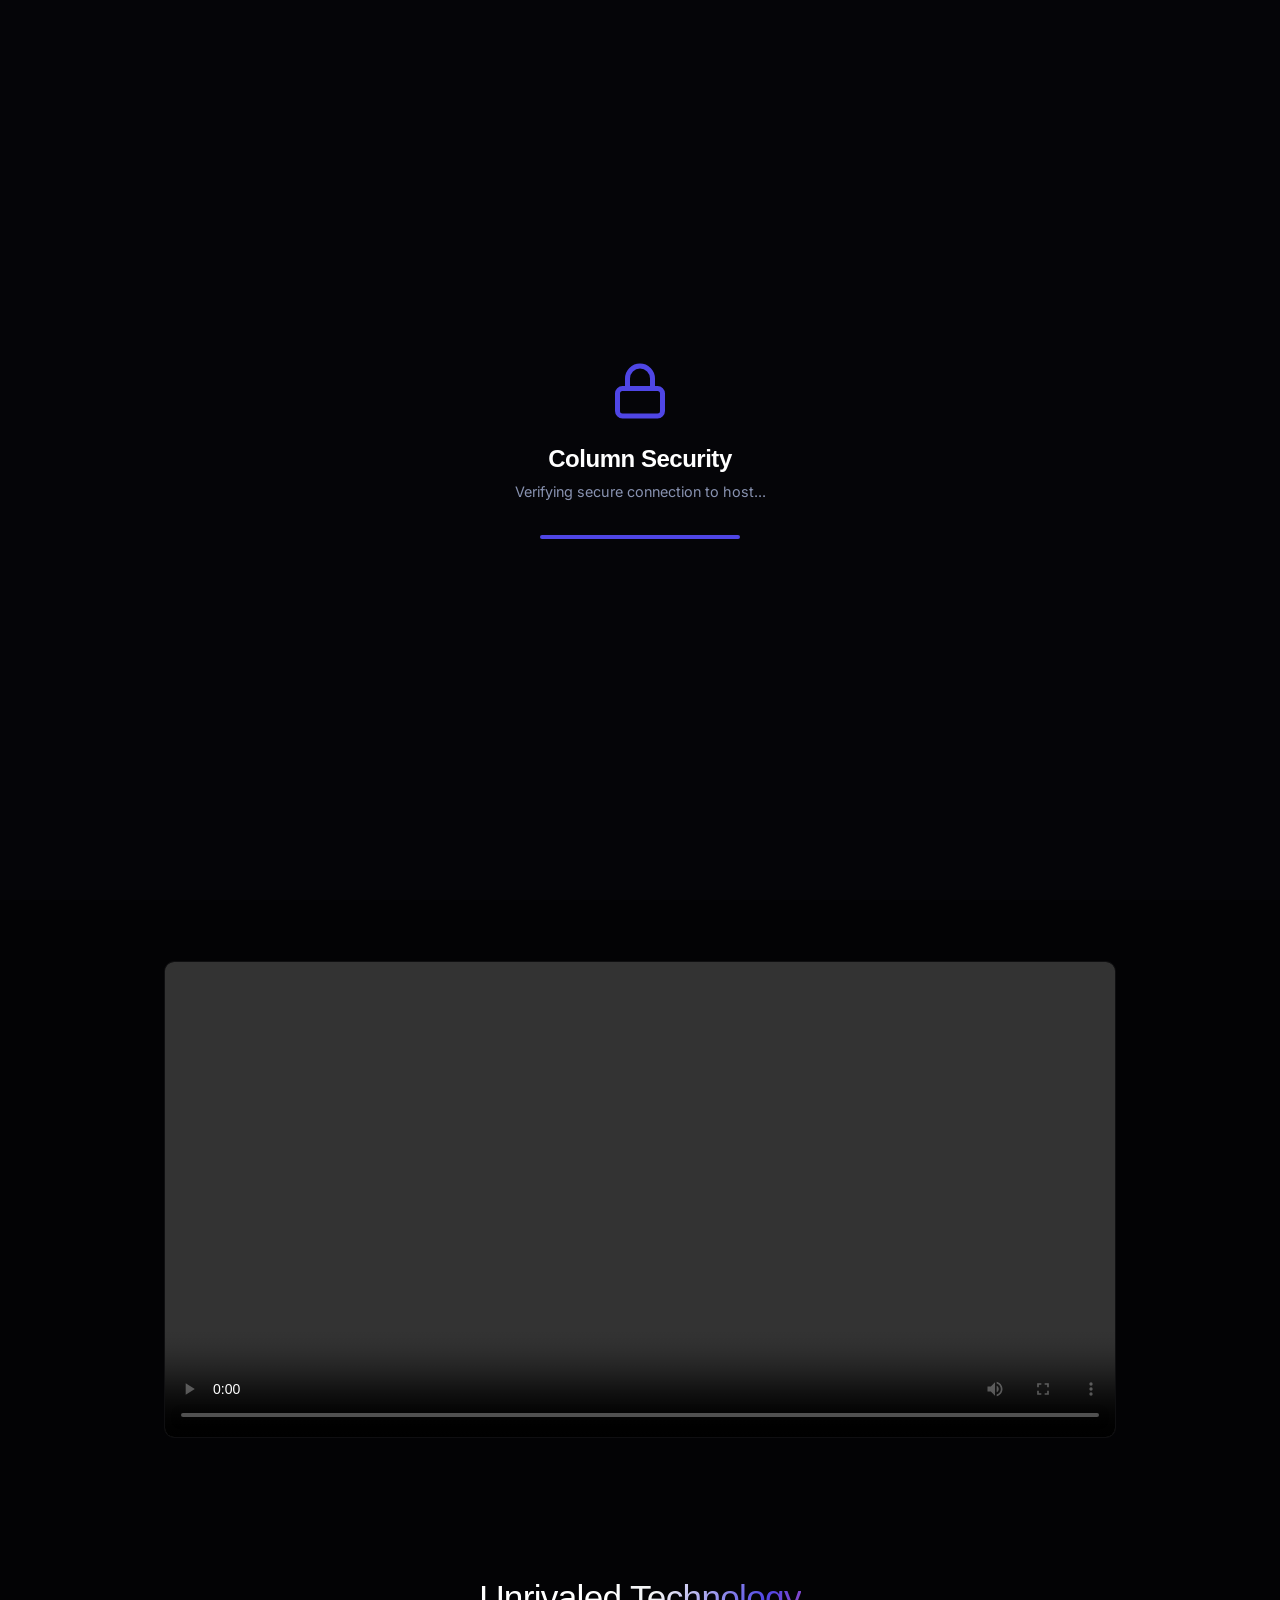
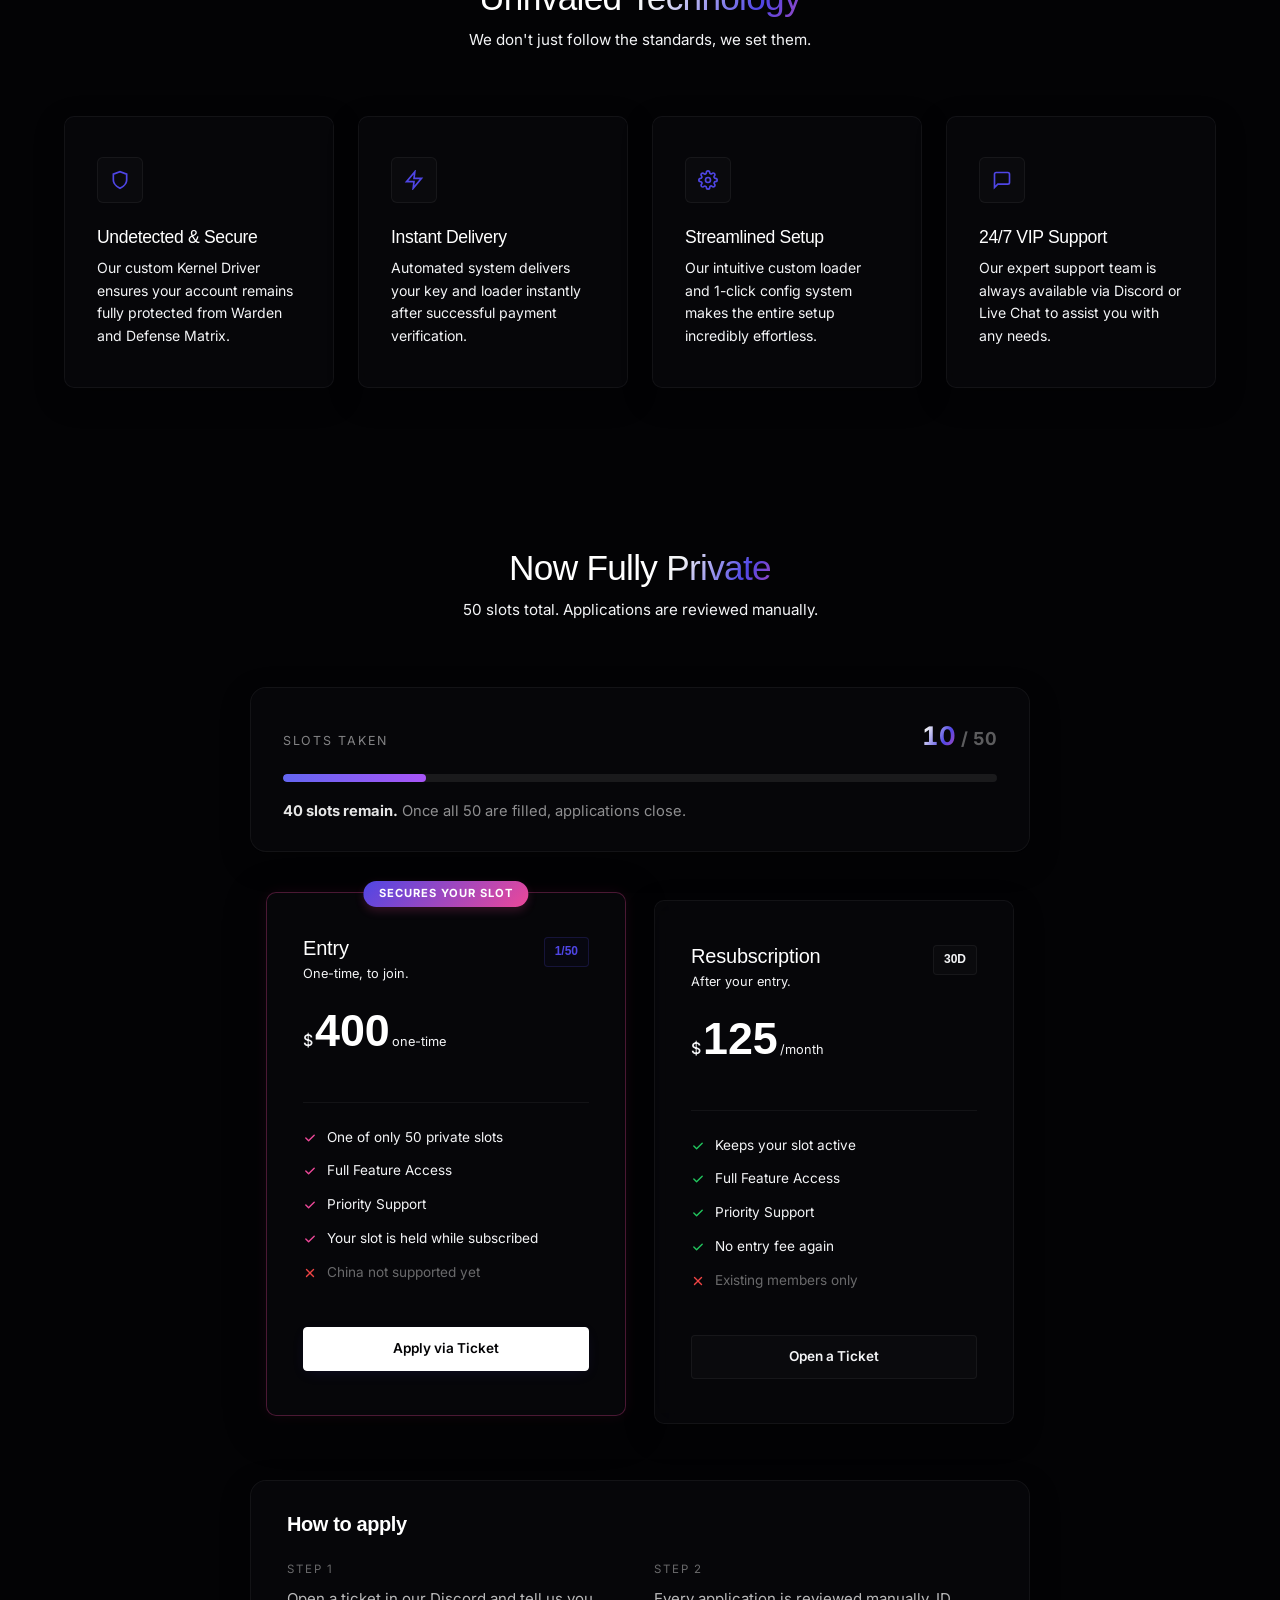
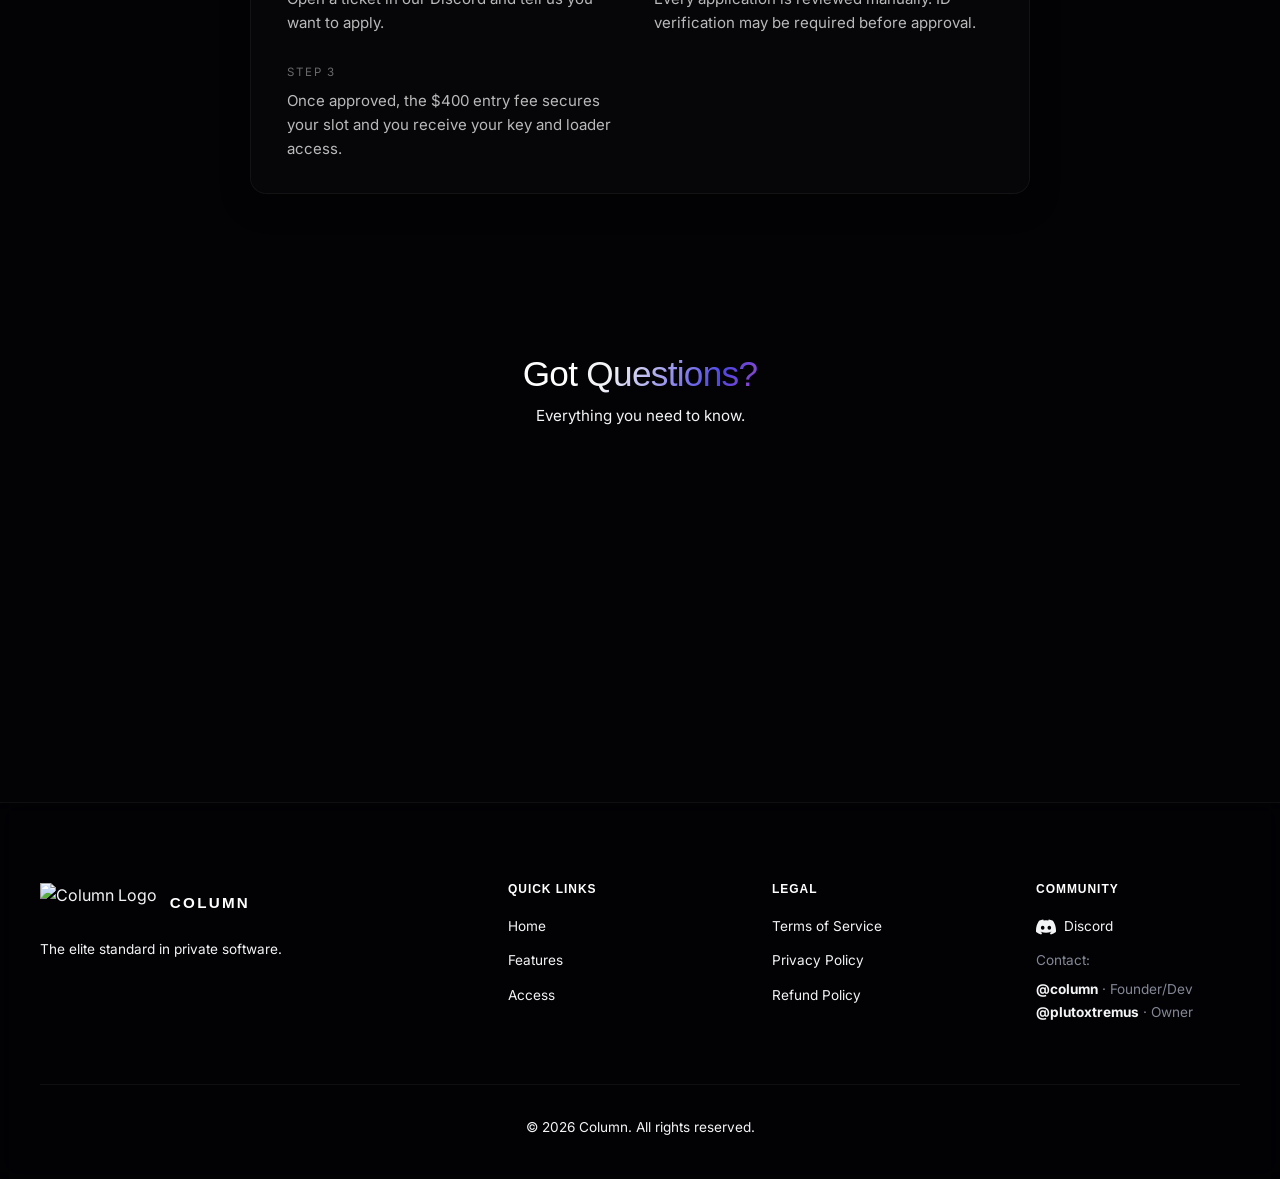
==== commit 338f8884: "﻿Remove the launch discount badge There is no discount on a 400 dollar entry fee, so a 20 percent of" ====
--- a/index.html
+++ b/index.html
@@ -122,9 +122,11 @@
         <!-- Hero Section -->
         <section id="home" class="hero">
             <div class="hero-content">
+                <!-- The "20% OFF / launch discount" tag lived here. Removed with the
+                     switch to private access: there is no discount on a $400 entry
+                     fee, and advertising one contradicts the pricing below it. The
+                     badge is kept as the status pill. -->
                 <div class="discount-badge" data-aos="fade-up" data-aos-duration="1000">
-                    <span class="discount-tag">20% OFF</span>
-                    <span class="discount-text">Launch discount active right now</span>
                     <span class="discount-status">
                         <span class="pulse-dot"></span>
                         SYSTEM ONLINE
